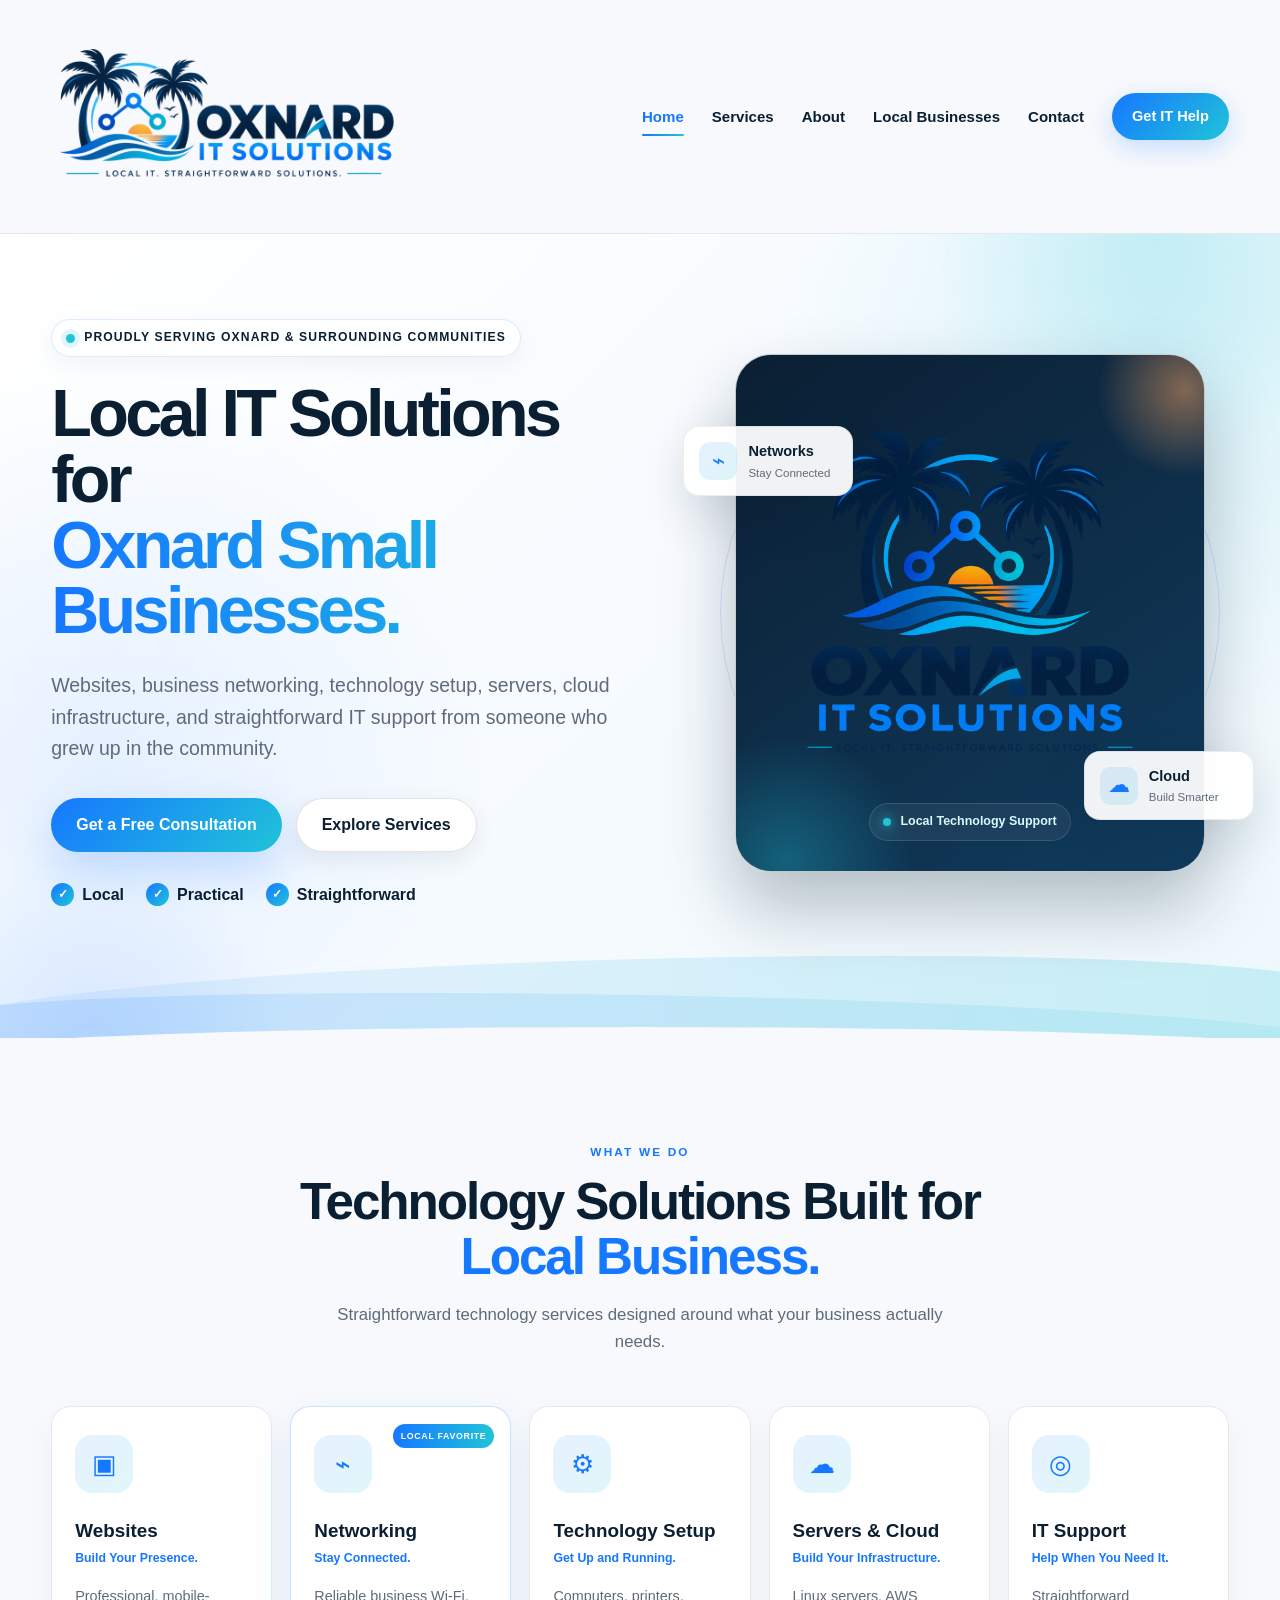
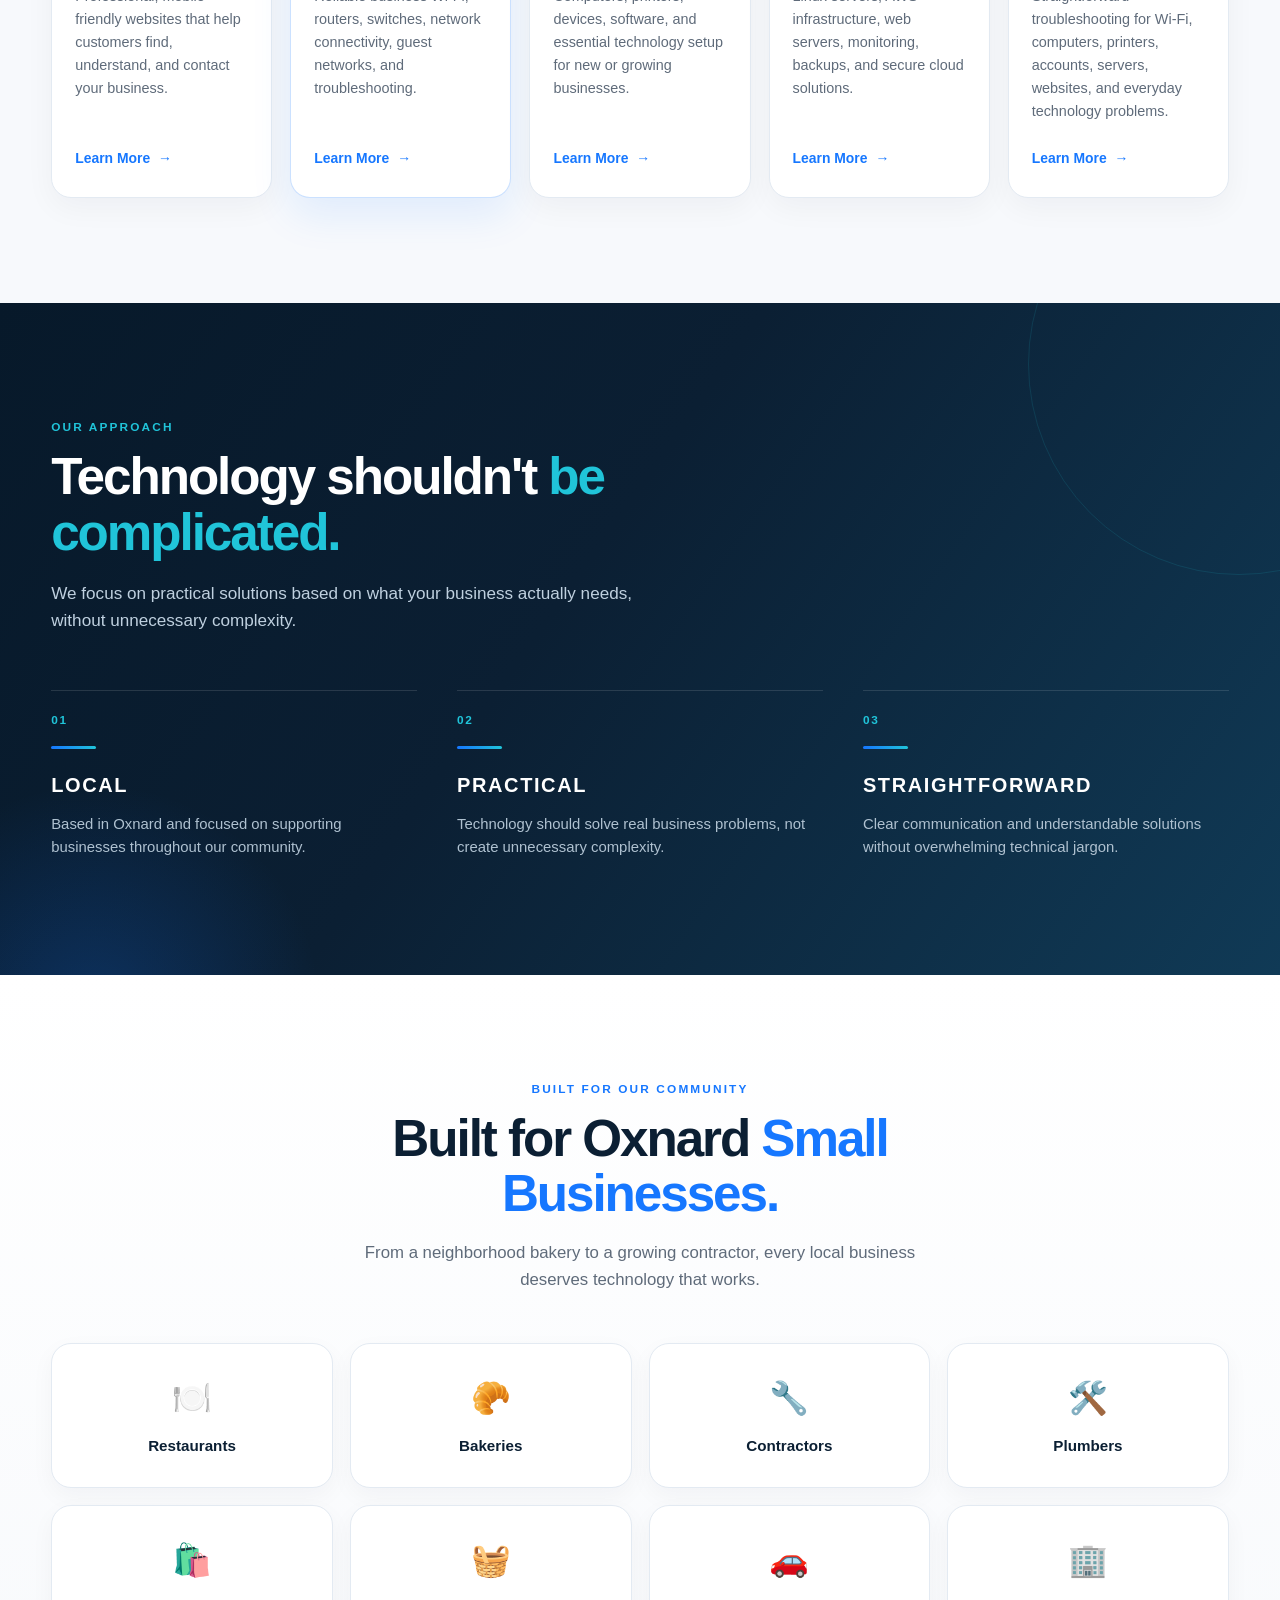
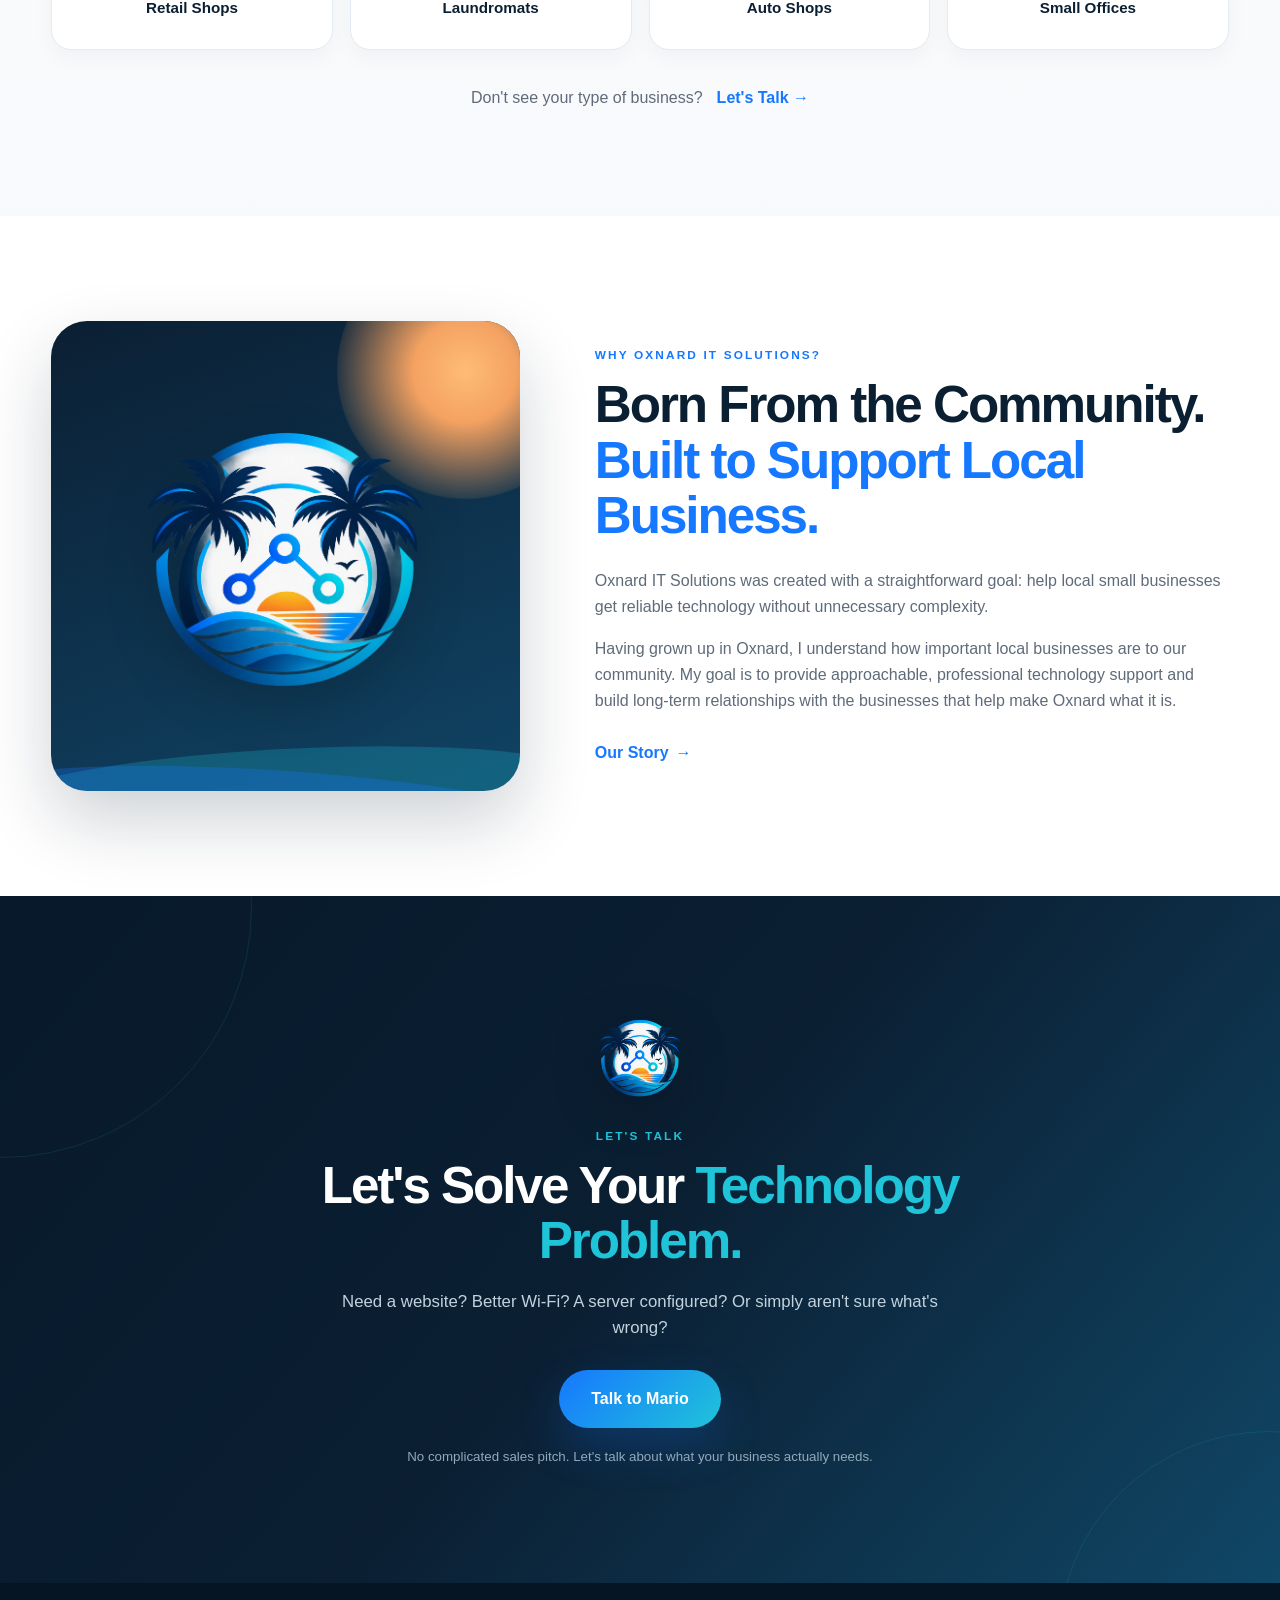
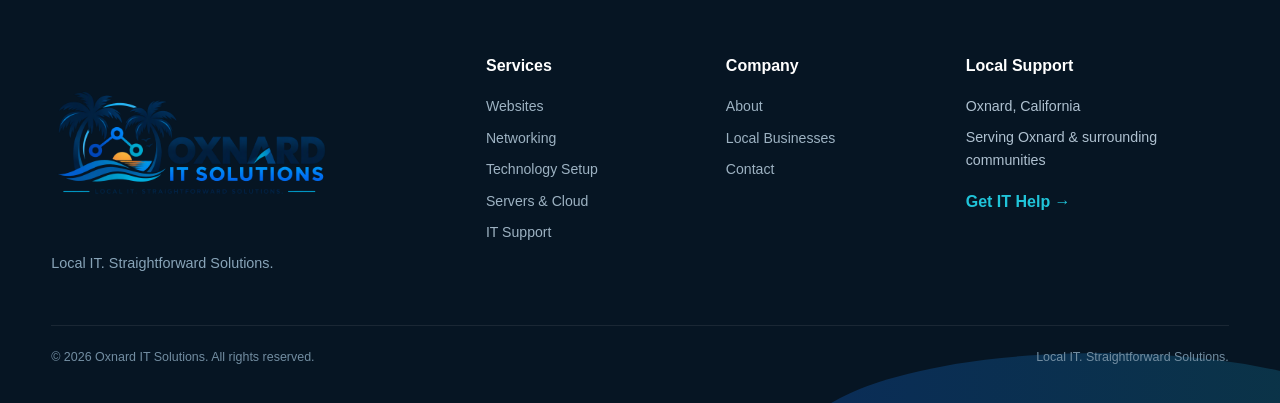
==== index.html @ f18c4129 "Prepare static site for Nginx deployment" ====
<!DOCTYPE html>
<html lang="en">
<head>
    <meta charset="UTF-8">
    <meta name="viewport" content="width=device-width, initial-scale=1.0">

    <title>Oxnard IT Solutions | Local IT for Oxnard Small Businesses</title>

    <meta
        name="description"
        content="Local IT solutions for Oxnard small businesses. Websites, business networking, technology setup, servers, cloud, and IT support."
    >

    <link rel="icon" type="image/png" href="/images/logo-icon.png">
    <link rel="stylesheet" href="css/style.css">
</head>

<body>

    <!-- =========================
         HEADER
    ========================== -->
    <header class="site-header">

        <div class="container nav-container">

            <a href="index.html" class="brand">
                <img
                    src="/images/logo-horizontal.png"
                    alt="Oxnard IT Solutions"
                    class="nav-logo"
                >
            </a>

            <button
                class="menu-toggle"
                id="menuToggle"
                type="button"
                aria-label="Open navigation menu"
                aria-expanded="false"
                aria-controls="mainNav"
            >
                <span></span>
                <span></span>
                <span></span>
            </button>

            <nav class="main-nav" id="mainNav">

                <a href="index.html" class="active">Home</a>
                <a href="services.html">Services</a>
                <a href="about.html">About</a>
                <a href="#local-businesses">Local Businesses</a>
                <a href="contact.html">Contact</a>

                <a href="contact.html" class="nav-cta">
                    Get IT Help
                </a>

            </nav>

        </div>

    </header>


    <main>

        <!-- =========================
             HERO
        ========================== -->
        <section class="hero">

            <div class="hero-glow hero-glow-one"></div>
            <div class="hero-glow hero-glow-two"></div>

            <div class="container hero-grid">

                <div class="hero-content">

                    <div class="eyebrow">
                        <span class="eyebrow-dot"></span>
                        Proudly serving Oxnard & surrounding communities
                    </div>

                    <h1>
                        Local IT Solutions for
                        <span>Oxnard Small Businesses.</span>
                    </h1>

                    <p class="hero-description">
                        Websites, business networking, technology setup,
                        servers, cloud infrastructure, and straightforward
                        IT support from someone who grew up in the community.
                    </p>

                    <div class="hero-buttons">

                        <a href="contact.html" class="btn btn-primary">
                            Get a Free Consultation
                        </a>

                        <a href="#services" class="btn btn-secondary">
                            Explore Services
                        </a>

                    </div>

                    <div class="hero-trust">

                        <div class="trust-item">
                            <span class="trust-check">✓</span>
                            Local
                        </div>

                        <div class="trust-item">
                            <span class="trust-check">✓</span>
                            Practical
                        </div>

                        <div class="trust-item">
                            <span class="trust-check">✓</span>
                            Straightforward
                        </div>

                    </div>

                </div>


                <!-- LOGO VISUAL -->
                <div class="hero-visual">

                    <div class="visual-ring visual-ring-one"></div>
                    <div class="visual-ring visual-ring-two"></div>

                    <div class="hero-logo-card">

                        <div class="logo-card-glow"></div>

                        <img
                            src="/images/logo-stacked.png"
                            alt="Oxnard IT Solutions connected palms logo"
                        >

                        <div class="visual-status">
                            <span class="status-dot"></span>
                            Local Technology Support
                        </div>

                    </div>

                    <div class="floating-card floating-card-network">

                        <div class="floating-icon">⌁</div>

                        <div>
                            <strong>Networks</strong>
                            <span>Stay Connected</span>
                        </div>

                    </div>


                    <div class="floating-card floating-card-cloud">

                        <div class="floating-icon">☁</div>

                        <div>
                            <strong>Cloud</strong>
                            <span>Build Smarter</span>
                        </div>

                    </div>

                </div>

            </div>


            <!-- Decorative waves -->
            <div class="hero-waves" aria-hidden="true">
                <div class="wave wave-back"></div>
                <div class="wave wave-middle"></div>
                <div class="wave wave-front"></div>
            </div>

        </section>


        <!-- =========================
             SERVICES
        ========================== -->
        <section class="services-section" id="services">

            <div class="container">

                <div class="section-heading">

                    <span class="section-label">
                        WHAT WE DO
                    </span>

                    <h2>
                        Technology Solutions Built for
                        <span>Local Business.</span>
                    </h2>

                    <p>
                        Straightforward technology services designed around
                        what your business actually needs.
                    </p>

                </div>


                <div class="services-grid">

                    <!-- WEBSITE -->
                    <article class="service-card">

                        <div class="service-icon">▣</div>

                        <h3>Websites</h3>

                        <span class="service-tagline">
                            Build Your Presence.
                        </span>

                        <p>
                            Professional, mobile-friendly websites that help
                            customers find, understand, and contact your business.
                        </p>

                        <a href="services.html">
                            Learn More <span>→</span>
                        </a>

                    </article>


                    <!-- NETWORKING -->
                    <article class="service-card featured-service">

                        <div class="popular-label">
                            LOCAL FAVORITE
                        </div>

                        <div class="service-icon">⌁</div>

                        <h3>Networking</h3>

                        <span class="service-tagline">
                            Stay Connected.
                        </span>

                        <p>
                            Reliable business Wi-Fi, routers, switches,
                            network connectivity, guest networks, and
                            troubleshooting.
                        </p>

                        <a href="services.html">
                            Learn More <span>→</span>
                        </a>

                    </article>


                    <!-- TECHNOLOGY SETUP -->
                    <article class="service-card">

                        <div class="service-icon">⚙</div>

                        <h3>Technology Setup</h3>

                        <span class="service-tagline">
                            Get Up and Running.
                        </span>

                        <p>
                            Computers, printers, devices, software, and
                            essential technology setup for new or growing
                            businesses.
                        </p>

                        <a href="services.html">
                            Learn More <span>→</span>
                        </a>

                    </article>


                    <!-- SERVERS -->
                    <article class="service-card">

                        <div class="service-icon">☁</div>

                        <h3>Servers & Cloud</h3>

                        <span class="service-tagline">
                            Build Your Infrastructure.
                        </span>

                        <p>
                            Linux servers, AWS infrastructure, web servers,
                            monitoring, backups, and secure cloud solutions.
                        </p>

                        <a href="services.html">
                            Learn More <span>→</span>
                        </a>

                    </article>


                    <!-- SUPPORT -->
                    <article class="service-card">

                        <div class="service-icon">◎</div>

                        <h3>IT Support</h3>

                        <span class="service-tagline">
                            Help When You Need It.
                        </span>

                        <p>
                            Straightforward troubleshooting for Wi-Fi,
                            computers, printers, accounts, servers,
                            websites, and everyday technology problems.
                        </p>

                        <a href="services.html">
                            Learn More <span>→</span>
                        </a>

                    </article>

                </div>

            </div>

        </section>


        <!-- =========================
             PHILOSOPHY
        ========================== -->
        <section class="philosophy-section">

            <div class="philosophy-glow"></div>

            <div class="container">

                <div class="philosophy-heading">

                    <span class="section-label light-label">
                        OUR APPROACH
                    </span>

                    <h2>
                        Technology shouldn't
                        <span>be complicated.</span>
                    </h2>

                    <p>
                        We focus on practical solutions based on what your
                        business actually needs, without unnecessary complexity.
                    </p>

                </div>


                <div class="principles-grid">

                    <div class="principle">

                        <div class="principle-number">01</div>
                        <div class="principle-line"></div>

                        <h3>LOCAL</h3>

                        <p>
                            Based in Oxnard and focused on supporting businesses
                            throughout our community.
                        </p>

                    </div>


                    <div class="principle">

                        <div class="principle-number">02</div>
                        <div class="principle-line"></div>

                        <h3>PRACTICAL</h3>

                        <p>
                            Technology should solve real business problems,
                            not create unnecessary complexity.
                        </p>

                    </div>


                    <div class="principle">

                        <div class="principle-number">03</div>
                        <div class="principle-line"></div>

                        <h3>STRAIGHTFORWARD</h3>

                        <p>
                            Clear communication and understandable solutions
                            without overwhelming technical jargon.
                        </p>

                    </div>

                </div>

            </div>

        </section>


        <!-- =========================
             LOCAL BUSINESSES
        ========================== -->
        <section class="business-section" id="local-businesses">

            <div class="container">

                <div class="section-heading">

                    <span class="section-label">
                        BUILT FOR OUR COMMUNITY
                    </span>

                    <h2>
                        Built for Oxnard
                        <span>Small Businesses.</span>
                    </h2>

                    <p>
                        From a neighborhood bakery to a growing contractor,
                        every local business deserves technology that works.
                    </p>

                </div>


                <div class="business-grid">

                    <div class="business-card">
                        <span>🍽️</span>
                        <h3>Restaurants</h3>
                    </div>

                    <div class="business-card">
                        <span>🥐</span>
                        <h3>Bakeries</h3>
                    </div>

                    <div class="business-card">
                        <span>🔧</span>
                        <h3>Contractors</h3>
                    </div>

                    <div class="business-card">
                        <span>🛠️</span>
                        <h3>Plumbers</h3>
                    </div>

                    <div class="business-card">
                        <span>🛍️</span>
                        <h3>Retail Shops</h3>
                    </div>

                    <div class="business-card">
                        <span>🧺</span>
                        <h3>Laundromats</h3>
                    </div>

                    <div class="business-card">
                        <span>🚗</span>
                        <h3>Auto Shops</h3>
                    </div>

                    <div class="business-card">
                        <span>🏢</span>
                        <h3>Small Offices</h3>
                    </div>

                </div>


                <div class="business-cta">

                    <p>
                        Don't see your type of business?
                    </p>

                    <a href="contact.html">
                        Let's Talk <span>→</span>
                    </a>

                </div>

            </div>

        </section>


        <!-- =========================
             LOCAL STORY
        ========================== -->
        <section class="story-section">

            <div class="container story-grid">

                <div class="story-visual">

                    <div class="sunset-circle"></div>

                    <div class="story-logo-wrap">

                        <img
                            src="/images/logo-icon.png"
                            alt="Oxnard IT Solutions"
                        >

                    </div>

                    <div class="story-wave story-wave-one"></div>
                    <div class="story-wave story-wave-two"></div>

                </div>


                <div class="story-content">

                    <span class="section-label">
                        WHY OXNARD IT SOLUTIONS?
                    </span>

                    <h2>
                        Born From the Community.
                        <span>Built to Support Local Business.</span>
                    </h2>

                    <p>
                        Oxnard IT Solutions was created with a straightforward
                        goal: help local small businesses get reliable
                        technology without unnecessary complexity.
                    </p>

                    <p>
                        Having grown up in Oxnard, I understand how important
                        local businesses are to our community. My goal is to
                        provide approachable, professional technology support
                        and build long-term relationships with the businesses
                        that help make Oxnard what it is.
                    </p>

                    <a href="about.html" class="text-link">
                        Our Story <span>→</span>
                    </a>

                </div>

            </div>

        </section>


        <!-- =========================
             FINAL CTA
        ========================== -->
        <section class="final-cta">

            <div class="container final-cta-content">

                <img
                    src="/images/logo-icon.png"
                    alt=""
                    class="cta-icon"
                >

                <span class="section-label light-label">
                    LET'S TALK
                </span>

                <h2>
                    Let's Solve Your
                    <span>Technology Problem.</span>
                </h2>

                <p>
                    Need a website? Better Wi-Fi? A server configured?
                    Or simply aren't sure what's wrong?
                </p>

                <a href="contact.html" class="btn btn-primary btn-large">
                    Talk to Mario
                </a>

                <small>
                    No complicated sales pitch. Let's talk about what your
                    business actually needs.
                </small>

            </div>

        </section>

    </main>


    <!-- =========================
         FOOTER
    ========================== -->
    <footer class="site-footer">

        <div class="container footer-grid">

            <div class="footer-brand">

                <img
                    src="/images/logo-horizontal.png"
                    alt="Oxnard IT Solutions"
                    class="footer-logo"
                >

                <p>
                    Local IT. Straightforward Solutions.
                </p>

            </div>


            <div class="footer-links">

                <h4>Services</h4>

                <a href="services.html">Websites</a>
                <a href="services.html">Networking</a>
                <a href="services.html">Technology Setup</a>
                <a href="services.html">Servers & Cloud</a>
                <a href="services.html">IT Support</a>

            </div>


            <div class="footer-links">

                <h4>Company</h4>

                <a href="about.html">About</a>
                <a href="#local-businesses">Local Businesses</a>
                <a href="contact.html">Contact</a>

            </div>


            <div class="footer-contact">

                <h4>Local Support</h4>

                <p>Oxnard, California</p>

                <p>
                    Serving Oxnard & surrounding communities
                </p>

                <a href="contact.html">
                    Get IT Help →
                </a>

            </div>

        </div>


        <div class="container footer-bottom">

            <p>
                © <span id="currentYear">2026</span>
                Oxnard IT Solutions. All rights reserved.
            </p>

            <span>
                Local IT. Straightforward Solutions.
            </span>

        </div>

        <div class="footer-wave"></div>

    </footer>


    <script src="/js/main.js"></script>

</body>
</html>
---- css/style.css ----
/* =========================================================
   OXNARD IT SOLUTIONS
   Homepage Styles
   ========================================================= */


/* =========================================================
   1. BRAND VARIABLES
   ========================================================= */

:root {
    --navy: #0B1F33;
    --navy-light: #113552;
    --navy-soft: #163E5C;

    --blue: #1677FF;
    --blue-deep: #075CD8;

    --cyan: #20C4D9;
    --cyan-soft: #73E4EF;

    --orange: #F4A261;
    --orange-light: #FFBC77;

    --off-white: #F7F9FC;
    --white: #FFFFFF;

    --text: #1F2937;
    --text-soft: #5F6B7A;
    --border: #E3EAF2;

    --shadow-sm:
        0 8px 25px rgba(11, 31, 51, 0.08);

    --shadow-md:
        0 18px 50px rgba(11, 31, 51, 0.12);

    --shadow-blue:
        0 18px 45px rgba(22, 119, 255, 0.22);

    --radius-sm: 12px;
    --radius-md: 20px;
    --radius-lg: 32px;

    --transition: 0.25s ease;

    --max-width: 1200px;
}


/* =========================================================
   2. RESET / BASE
   ========================================================= */

* {
    box-sizing: border-box;
    margin: 0;
    padding: 0;
}

html {
    scroll-behavior: smooth;
}

body {
    font-family:
        Inter,
        "Segoe UI",
        Roboto,
        Arial,
        sans-serif;

    background: var(--off-white);
    color: var(--text);

    line-height: 1.6;

    overflow-x: hidden;
}

img {
    max-width: 100%;
    display: block;
}

a {
    color: inherit;
    text-decoration: none;
}

button,
input,
textarea,
select {
    font: inherit;
}

.container {
    width: min(92%, var(--max-width));
    margin-inline: auto;
}


/* =========================================================
   3. HEADER / NAVIGATION
   ========================================================= */

.site-header {
    position: sticky;

    top: 0;

    z-index: 1000;

    background:
        rgba(247, 249, 252, 0.94);

    border-bottom:
        1px solid rgba(11, 31, 51, 0.08);

    backdrop-filter: blur(16px);
    -webkit-backdrop-filter: blur(16px);
}

.nav-container {
    min-height: 88px;

    display: flex;
    align-items: center;
    justify-content: space-between;

    gap: 30px;
}

.brand {
    display: flex;
    align-items: center;

    flex-shrink: 0;
}

.nav-logo {
    width: 350px;
    height: auto;
}

.main-nav {
    display: flex;
    align-items: center;

    gap: 28px;
}

.main-nav > a:not(.nav-cta) {
    position: relative;

    color: var(--navy);

    font-size: 0.94rem;
    font-weight: 700;

    transition:
        color var(--transition),
        transform var(--transition);
}

.main-nav > a:not(.nav-cta)::after {
    content: "";

    position: absolute;

    left: 0;
    bottom: -7px;

    width: 0;
    height: 2px;

    border-radius: 10px;

    background:
        linear-gradient(
            90deg,
            var(--blue),
            var(--cyan)
        );

    transition: width var(--transition);
}

.main-nav > a:not(.nav-cta):hover,
.main-nav > a.active {
    color: var(--blue);
}

.main-nav > a:not(.nav-cta):hover::after,
.main-nav > a.active::after {
    width: 100%;
}


/* GET IT HELP BUTTON */

.nav-cta {
    padding: 12px 20px;

    border-radius: 50px;

    color: var(--white);

    font-size: 0.91rem;
    font-weight: 800;

    background:
        linear-gradient(
            135deg,
            var(--blue),
            var(--cyan)
        );

    box-shadow:
        0 8px 25px rgba(22, 119, 255, 0.22);

    transition:
        transform var(--transition),
        box-shadow var(--transition);
}

.nav-cta:hover {
    transform: translateY(-2px);

    box-shadow:
        0 12px 30px rgba(22, 119, 255, 0.32);
}


/* MOBILE MENU BUTTON */

.menu-toggle {
    display: none;

    border: 0;
    background: transparent;

    cursor: pointer;

    padding: 8px;
}

.menu-toggle span {
    display: block;

    width: 27px;
    height: 3px;

    margin: 5px 0;

    border-radius: 10px;

    background: var(--navy);
}


/* =========================================================
   4. HERO
   ========================================================= */

.hero {
    min-height: 720px;

    position: relative;

    display: flex;
    align-items: center;

    overflow: hidden;

    padding:
        85px 0
        130px;

    background:
        radial-gradient(
            circle at 90% 15%,
            rgba(32, 196, 217, 0.13),
            transparent 28%
        ),

        radial-gradient(
            circle at 8% 65%,
            rgba(22, 119, 255, 0.09),
            transparent 30%
        ),

        linear-gradient(
            135deg,
            #FFFFFF 0%,
            #F7FBFF 48%,
            #EEF8FC 100%
        );
}


/* Background glow */

.hero-glow {
    position: absolute;

    pointer-events: none;

    border-radius: 50%;

    filter: blur(10px);
}

.hero-glow-one {
    width: 450px;
    height: 450px;

    top: -220px;
    right: -100px;

    background:
        radial-gradient(
            circle,
            rgba(32, 196, 217, 0.16),
            transparent 70%
        );
}

.hero-glow-two {
    width: 420px;
    height: 420px;

    bottom: -240px;
    left: -120px;

    background:
        radial-gradient(
            circle,
            rgba(22, 119, 255, 0.14),
            transparent 70%
        );
}


.hero-grid {
    position: relative;

    z-index: 10;

    display: grid;

    grid-template-columns:
        minmax(0, 1.07fr)
        minmax(390px, 0.93fr);

    align-items: center;

    gap: 65px;
}

.hero-content {
    position: relative;

    z-index: 5;
}


/* LOCATION LABEL */

.eyebrow {
    display: inline-flex;
    align-items: center;

    gap: 9px;

    padding: 8px 14px;

    margin-bottom: 24px;

    border:
        1px solid rgba(22, 119, 255, 0.15);

    border-radius: 50px;

    color: var(--navy);

    font-size: 0.76rem;
    font-weight: 800;

    letter-spacing: 0.09em;

    text-transform: uppercase;

    background:
        rgba(255, 255, 255, 0.72);

    box-shadow:
        0 8px 25px rgba(11, 31, 51, 0.05);
}

.eyebrow-dot {
    width: 9px;
    height: 9px;

    border-radius: 50%;

    background: var(--cyan);

    box-shadow:
        0 0 0 5px rgba(32, 196, 217, 0.14);
}


/* HERO TITLE */

.hero h1 {
    max-width: 720px;

    color: var(--navy);

    font-size:
        clamp(2.9rem, 5.2vw, 5.15rem);

    line-height: 0.99;

    letter-spacing: -0.055em;

    margin-bottom: 26px;
}

.hero h1 span {
    display: block;

    color: transparent;

    background:
        linear-gradient(
            90deg,
            var(--blue),
            var(--cyan)
        );

    background-clip: text;

    -webkit-background-clip: text;
}

.hero-description {
    max-width: 650px;

    color: var(--text-soft);

    font-size:
        clamp(1.04rem, 1.6vw, 1.22rem);

    margin-bottom: 34px;
}


/* HERO BUTTONS */

.hero-buttons {
    display: flex;
    flex-wrap: wrap;

    gap: 14px;

    margin-bottom: 30px;
}

.btn {
    min-height: 54px;

    display: inline-flex;
    justify-content: center;
    align-items: center;

    padding: 0 25px;

    border-radius: 50px;

    font-weight: 800;

    transition:
        transform var(--transition),
        box-shadow var(--transition),
        border-color var(--transition);
}

.btn:hover {
    transform: translateY(-3px);
}

.btn-primary {
    color: var(--white);

    background:
        linear-gradient(
            135deg,
            var(--blue),
            var(--cyan)
        );

    box-shadow: var(--shadow-blue);
}

.btn-primary:hover {
    box-shadow:
        0 22px 45px rgba(22, 119, 255, 0.30);
}

.btn-secondary {
    color: var(--navy);

    background: var(--white);

    border:
        1px solid rgba(11, 31, 51, 0.12);

    box-shadow: var(--shadow-sm);
}

.btn-secondary:hover {
    border-color: var(--cyan);
}


/* HERO TRUST POINTS */

.hero-trust {
    display: flex;
    flex-wrap: wrap;

    gap: 22px;

    color: var(--navy);

    font-weight: 700;
}

.trust-item {
    display: flex;
    align-items: center;

    gap: 8px;
}

.trust-check {
    width: 23px;
    height: 23px;

    display: inline-flex;
    align-items: center;
    justify-content: center;

    border-radius: 50%;

    color: var(--white);

    font-size: 0.73rem;

    background:
        linear-gradient(
            135deg,
            var(--blue),
            var(--cyan)
        );
}


/* =========================================================
   5. HERO LOGO VISUAL
   ========================================================= */

.hero-visual {
    min-height: 510px;

    position: relative;

    display: flex;
    align-items: center;
    justify-content: center;
}


/* MAIN NAVY LOGO CARD */

.hero-logo-card {
    width: min(100%, 470px);

    position: relative;

    z-index: 4;

    padding: 30px;

    border:
        1px solid rgba(255, 255, 255, 0.75);

    border-radius: 36px;

    background:
        linear-gradient(
            145deg,
            #0B1F33,
            #103B5D
        );

    box-shadow:
        0 35px 70px rgba(11, 31, 51, 0.28);

    overflow: hidden;
}


/* ORANGE SUNSET GLOW */

.hero-logo-card::before {
    content: "";

    position: absolute;

    width: 180px;
    height: 180px;

    right: -70px;
    top: -55px;

    border-radius: 50%;

    background:
        radial-gradient(
            circle,
            rgba(244, 162, 97, 0.50),
            transparent 68%
        );
}


/* CYAN GLOW */

.logo-card-glow {
    position: absolute;

    width: 260px;
    height: 260px;

    left: -80px;
    bottom: -120px;

    border-radius: 50%;

    background:
        radial-gradient(
            circle,
            rgba(32, 196, 217, 0.32),
            transparent 68%
        );
}

.hero-logo-card img {
    position: relative;

    z-index: 3;

    width: 100%;
}


/* STATUS PILL */

.visual-status {
    width: fit-content;

    position: relative;

    z-index: 4;

    display: flex;
    align-items: center;

    gap: 9px;

    margin:
        10px auto
        0;

    padding: 8px 13px;

    border:
        1px solid rgba(255, 255, 255, 0.12);

    border-radius: 50px;

    color: #D9F9FD;

    font-size: 0.78rem;
    font-weight: 700;

    background:
        rgba(255, 255, 255, 0.06);
}

.status-dot {
    width: 8px;
    height: 8px;

    border-radius: 50%;

    background: var(--cyan);

    box-shadow:
        0 0 12px var(--cyan);
}


/* NETWORK-LIKE RINGS */

.visual-ring {
    position: absolute;

    border-radius: 50%;

    border:
        1px solid rgba(22, 119, 255, 0.16);
}

.visual-ring-one {
    width: 500px;
    height: 500px;
}

.visual-ring-two {
    width: 390px;
    height: 390px;

    border-color:
        rgba(32, 196, 217, 0.18);
}


/* FLOATING SERVICE CARDS */

.floating-card {
    position: absolute;

    z-index: 8;

    min-width: 170px;

    display: flex;
    align-items: center;

    gap: 11px;

    padding: 13px 15px;

    border:
        1px solid rgba(11, 31, 51, 0.08);

    border-radius: 16px;

    background:
        rgba(255, 255, 255, 0.94);

    box-shadow: var(--shadow-md);
}

.floating-card strong,
.floating-card span {
    display: block;
}

.floating-card strong {
    color: var(--navy);

    font-size: 0.91rem;
}

.floating-card span {
    color: var(--text-soft);

    font-size: 0.72rem;
}

.floating-icon {
    width: 38px;
    height: 38px;

    display: flex;
    align-items: center;
    justify-content: center;

    border-radius: 11px;

    color: var(--blue);

    background:
        linear-gradient(
            135deg,
            rgba(22, 119, 255, 0.10),
            rgba(32, 196, 217, 0.15)
        );

    font-size: 1.35rem;
}

.floating-card-network {
    left: -28px;
    top: 72px;
}

.floating-card-cloud {
    right: -25px;
    bottom: 52px;
}


/* =========================================================
   6. HERO COASTAL WAVES
   ========================================================= */

.hero-waves {
    height: 100px;

    position: absolute;

    left: 0;
    right: 0;
    bottom: -35px;

    pointer-events: none;
}

.wave {
    position: absolute;

    left: -5%;

    width: 110%;

    border-radius:
        50% 50% 0 0;
}

.wave-back {
    height: 100px;

    bottom: 14px;

    background:
        linear-gradient(
            90deg,
            rgba(22, 119, 255, 0.07),
            rgba(32, 196, 217, 0.20)
        );

    transform: rotate(-1.5deg);
}

.wave-middle {
    height: 73px;

    bottom: 5px;

    background:
        linear-gradient(
            90deg,
            rgba(22, 119, 255, 0.13),
            rgba(32, 196, 217, 0.10)
        );

    transform: rotate(1deg);
}

.wave-front {
    height: 54px;

    bottom: -8px;

    background: var(--off-white);
}


/* =========================================================
   7. SHARED SECTION STYLES
   ========================================================= */

.services-section,
.business-section,
.story-section {
    padding: 105px 0;
}

.section-heading {
    max-width: 730px;

    margin:
        0 auto
        50px;

    text-align: center;
}

.section-label {
    display: block;

    margin-bottom: 12px;

    color: var(--blue);

    font-size: 0.74rem;
    font-weight: 900;

    letter-spacing: 0.18em;
}

.section-heading h2,
.story-content h2,
.philosophy-heading h2,
.final-cta h2 {
    color: var(--navy);

    font-size:
        clamp(2rem, 4vw, 3.5rem);

    line-height: 1.08;

    letter-spacing: -0.04em;
}

.section-heading h2 span,
.story-content h2 span,
.philosophy-heading h2 span,
.final-cta h2 span {
    color: var(--blue);
}

.section-heading p {
    max-width: 610px;

    margin:
        18px auto
        0;

    color: var(--text-soft);

    font-size: 1.05rem;
}


/* =========================================================
   8. SERVICES
   ========================================================= */

.services-section {
    position: relative;

    background: var(--off-white);
}

.services-grid {
    display: grid;

    grid-template-columns:
        repeat(5, 1fr);

    gap: 18px;
}

.service-card {
    min-height: 355px;

    position: relative;

    display: flex;
    flex-direction: column;

    padding: 28px 23px;

    border:
        1px solid var(--border);

    border-radius: var(--radius-md);

    background: var(--white);

    box-shadow:
        0 10px 30px rgba(11, 31, 51, 0.045);

    transition:
        transform var(--transition),
        box-shadow var(--transition),
        border-color var(--transition);
}

.service-card:hover {
    transform: translateY(-8px);

    border-color:
        rgba(32, 196, 217, 0.48);

    box-shadow: var(--shadow-md);
}

.service-icon {
    width: 58px;
    height: 58px;

    display: flex;
    align-items: center;
    justify-content: center;

    margin-bottom: 23px;

    border-radius: 17px;

    color: var(--blue);

    font-size: 1.65rem;

    background:
        linear-gradient(
            135deg,
            rgba(22, 119, 255, 0.10),
            rgba(32, 196, 217, 0.14)
        );
}

.service-card h3 {
    color: var(--navy);

    font-size: 1.18rem;

    margin-bottom: 3px;
}

.service-tagline {
    color: var(--blue);

    font-size: 0.77rem;
    font-weight: 800;

    margin-bottom: 16px;
}

.service-card p {
    color: var(--text-soft);

    font-size: 0.90rem;

    margin-bottom: 24px;
}

.service-card a {
    margin-top: auto;

    color: var(--blue);

    font-size: 0.87rem;
    font-weight: 800;
}

.service-card a span {
    display: inline-block;

    margin-left: 4px;

    transition:
        transform var(--transition);
}

.service-card a:hover span {
    transform: translateX(5px);
}


/* FEATURED NETWORKING CARD */

.featured-service {
    border-color:
        rgba(22, 119, 255, 0.22);

    box-shadow:
        0 17px 40px rgba(22, 119, 255, 0.10);
}

.popular-label {
    position: absolute;

    right: 16px;
    top: 17px;

    padding: 5px 8px;

    border-radius: 50px;

    color: var(--white);

    font-size: 0.55rem;
    font-weight: 900;

    letter-spacing: 0.08em;

    background:
        linear-gradient(
            90deg,
            var(--blue),
            var(--cyan)
        );
}


/* =========================================================
   9. PHILOSOPHY SECTION
   ========================================================= */

.philosophy-section {
    position: relative;

    padding: 115px 0;

    color: var(--white);

    overflow: hidden;

    background:
        linear-gradient(
            125deg,
            #07192A,
            #0B1F33 44%,
            #103A56
        );
}

.philosophy-section::before {
    content: "";

    position: absolute;

    width: 420px;
    height: 420px;

    right: -170px;
    top: -150px;

    border-radius: 50%;

    border:
        1px solid rgba(32, 196, 217, 0.13);
}

.philosophy-glow {
    width: 470px;
    height: 470px;

    position: absolute;

    left: -140px;
    bottom: -270px;

    border-radius: 50%;

    background:
        radial-gradient(
            circle,
            rgba(22, 119, 255, 0.22),
            transparent 68%
        );
}

.philosophy-heading {
    max-width: 700px;

    margin-bottom: 55px;
}

.light-label {
    color: var(--cyan);
}

.philosophy-heading h2 {
    color: var(--white);
}

.philosophy-heading h2 span {
    color: var(--cyan);
}

.philosophy-heading p {
    max-width: 600px;

    margin-top: 20px;

    color: #BFD0DF;

    font-size: 1.07rem;
}

.principles-grid {
    position: relative;

    z-index: 3;

    display: grid;

    grid-template-columns:
        repeat(3, 1fr);

    gap: 40px;
}

.principle {
    padding-top: 20px;

    border-top:
        1px solid rgba(255, 255, 255, 0.12);
}

.principle-number {
    color: var(--cyan);

    font-size: 0.74rem;
    font-weight: 900;

    letter-spacing: 0.14em;
}

.principle-line {
    width: 45px;
    height: 3px;

    margin:
        16px 0
        20px;

    border-radius: 10px;

    background:
        linear-gradient(
            90deg,
            var(--blue),
            var(--cyan)
        );
}

.principle h3 {
    margin-bottom: 12px;

    font-size: 1.25rem;

    letter-spacing: 0.08em;
}

.principle p {
    color: #AFC1D0;

    font-size: 0.93rem;
}


/* =========================================================
   10. LOCAL BUSINESSES
   ========================================================= */

.business-section {
    background:
        linear-gradient(
            180deg,
            #FFFFFF,
            var(--off-white)
        );
}

.business-grid {
    display: grid;

    grid-template-columns:
        repeat(4, 1fr);

    gap: 17px;
}

.business-card {
    min-height: 145px;

    display: flex;
    flex-direction: column;

    align-items: center;
    justify-content: center;

    padding: 22px;

    border:
        1px solid var(--border);

    border-radius: var(--radius-md);

    background: var(--white);

    box-shadow:
        0 8px 23px rgba(11, 31, 51, 0.04);

    transition:
        transform var(--transition),
        border-color var(--transition),
        box-shadow var(--transition);
}

.business-card:hover {
    transform: translateY(-5px);

    border-color:
        rgba(22, 119, 255, 0.30);

    box-shadow: var(--shadow-sm);
}

.business-card span {
    font-size: 2rem;

    margin-bottom: 10px;
}

.business-card h3 {
    color: var(--navy);

    font-size: 0.95rem;
}

.business-cta {
    display: flex;
    justify-content: center;
    align-items: center;

    gap: 14px;

    margin-top: 35px;

    color: var(--text-soft);
}

.business-cta a {
    color: var(--blue);

    font-weight: 800;
}


/* =========================================================
   11. COMMUNITY STORY
   ========================================================= */

.story-section {
    background: var(--white);
}

.story-grid {
    display: grid;

    grid-template-columns:
        minmax(330px, 0.85fr)
        minmax(0, 1.15fr);

    align-items: center;

    gap: 75px;
}


/* VISUAL CARD */

.story-visual {
    min-height: 470px;

    position: relative;

    display: flex;
    align-items: center;
    justify-content: center;

    border-radius: 36px;

    background:
        linear-gradient(
            160deg,
            #0B1F33,
            #104364
        );

    overflow: hidden;

    box-shadow:
        0 30px 70px rgba(11, 31, 51, 0.20);
}


/* OXNARD SUNSET ACCENT */

.sunset-circle {
    width: 260px;
    height: 260px;

    position: absolute;

    right: -75px;
    top: -80px;

    border-radius: 50%;

    background:
        radial-gradient(
            circle,
            var(--orange-light) 0%,
            var(--orange) 28%,
            rgba(244, 162, 97, 0.12) 69%,
            transparent 70%
        );
}

.story-logo-wrap {
    position: relative;

    z-index: 5;

    width: 65%;
}

.story-logo-wrap img {
    width: 100%;

    filter:
        drop-shadow(
            0 20px 25px rgba(0, 0, 0, 0.19)
        );
}


/* STORY WAVES */

.story-wave {
    position: absolute;

    left: -15%;

    width: 130%;

    border-radius: 50%;
}

.story-wave-one {
    height: 90px;

    bottom: -48px;

    background:
        rgba(32, 196, 217, 0.24);

    transform: rotate(-3deg);
}

.story-wave-two {
    height: 80px;

    bottom: -60px;

    background:
        rgba(22, 119, 255, 0.28);

    transform: rotate(4deg);
}


.story-content h2 {
    margin-bottom: 25px;
}

.story-content h2 span {
    display: block;
}

.story-content p {
    color: var(--text-soft);

    margin-bottom: 17px;

    font-size: 1rem;
}

.text-link {
    display: inline-flex;

    margin-top: 10px;

    color: var(--blue);

    font-weight: 900;
}

.text-link span {
    margin-left: 7px;

    transition:
        transform var(--transition);
}

.text-link:hover span {
    transform: translateX(5px);
}


/* =========================================================
   12. FINAL CTA
   ========================================================= */

.final-cta {
    position: relative;

    padding: 115px 0;

    color: var(--white);

    text-align: center;

    overflow: hidden;

    background:
        linear-gradient(
            130deg,
            #07192A,
            var(--navy),
            #104766
        );
}

.final-cta::before,
.final-cta::after {
    content: "";

    position: absolute;

    border-radius: 50%;

    border:
        1px solid rgba(32, 196, 217, 0.12);
}

.final-cta::before {
    width: 500px;
    height: 500px;

    left: -250px;
    top: -240px;
}

.final-cta::after {
    width: 420px;
    height: 420px;

    right: -200px;
    bottom: -270px;
}

.final-cta-content {
    position: relative;

    z-index: 5;

    max-width: 780px;
}

.cta-icon {
    width: 92px;
    height: 92px;

    object-fit: contain;

    margin:
        0 auto
        24px;

    filter:
        drop-shadow(
            0 12px 24px rgba(0, 0, 0, 0.25)
        );
}

.final-cta h2 {
    color: var(--white);

    margin-bottom: 20px;
}

.final-cta h2 span {
    color: var(--cyan);
}

.final-cta p {
    max-width: 610px;

    margin:
        0 auto
        28px;

    color: #C2D2DE;

    font-size: 1.05rem;
}

.btn-large {
    min-height: 58px;

    padding: 0 32px;
}

.final-cta small {
    display: block;

    margin-top: 18px;

    color: #91A9BA;
}


/* =========================================================
   13. FOOTER
   ========================================================= */

.site-footer {
    position: relative;

    padding:
        70px 0
        35px;

    overflow: hidden;

    color: #AFC1D0;

    background: #061523;
}

.footer-grid {
    position: relative;

    z-index: 4;

    display: grid;

    grid-template-columns:
        2fr 1fr 1fr 1.35fr;

    gap: 45px;
}

.footer-logo {
    width: 280px;

    margin-bottom: 13px;
}

.footer-brand p {
    color: #88A4B8;

    font-size: 0.90rem;
}

.footer-grid h4 {
    color: var(--white);

    margin-bottom: 17px;
}

.footer-links {
    display: flex;
    flex-direction: column;

    align-items: flex-start;
}

.footer-links a {
    margin-bottom: 9px;

    color: #9DB2C2;

    font-size: 0.88rem;

    transition:
        color var(--transition);
}

.footer-links a:hover,
.footer-contact a:hover {
    color: var(--cyan);
}

.footer-contact p {
    margin-bottom: 8px;

    font-size: 0.89rem;
}

.footer-contact a {
    display: inline-block;

    margin-top: 10px;

    color: var(--cyan);

    font-weight: 800;
}


/* FOOTER BOTTOM */

.footer-bottom {
    position: relative;

    z-index: 4;

    display: flex;
    justify-content: space-between;

    gap: 25px;

    margin-top: 50px;

    padding-top: 22px;

    border-top:
        1px solid rgba(255, 255, 255, 0.08);

    color: #728DA1;

    font-size: 0.78rem;
}


/* SUBTLE WAVE IN FOOTER */

.footer-wave {
    position: absolute;

    width: 600px;
    height: 180px;

    right: -120px;
    bottom: -130px;

    border-radius: 50%;

    background:
        linear-gradient(
            90deg,
            rgba(22, 119, 255, 0.24),
            rgba(32, 196, 217, 0.18)
        );
}


/* =========================================================
   14. RESPONSIVE - SMALL LAPTOP / TABLET
   ========================================================= */

@media (max-width: 1100px) {

    .nav-logo {
        width: 230px;
    }

    .main-nav {
        gap: 18px;
    }

    .hero-grid {
        grid-template-columns:
            1fr 0.9fr;

        gap: 35px;
    }

    .services-grid {
        grid-template-columns:
            repeat(3, 1fr);
    }

}


/* =========================================================
   15. RESPONSIVE - TABLET
   ========================================================= */

@media (max-width: 900px) {

    .nav-container {
        min-height: 78px;
    }


    /* MOBILE NAV */

    .menu-toggle {
        display: block;
    }

    .main-nav {
        position: absolute;

        top: 78px;
        left: 4%;
        right: 4%;

        display: none;

        flex-direction: column;
        align-items: stretch;

        padding: 24px;

        border:
            1px solid var(--border);

        border-radius: 20px;

        background:
            rgba(255, 255, 255, 0.98);

        box-shadow: var(--shadow-md);
    }

    .main-nav.open {
        display: flex;
    }

    .nav-cta {
        text-align: center;
    }


    /* HERO */

    .hero {
        padding-top: 65px;
    }

    .hero-grid {
        grid-template-columns: 1fr;

        text-align: center;
    }

    .hero-description {
        margin-inline: auto;
    }

    .hero-buttons,
    .hero-trust {
        justify-content: center;
    }

    .hero-visual {
        min-height: 480px;

        max-width: 600px;

        width: 100%;

        margin-inline: auto;
    }


    /* SERVICES */

    .services-grid {
        grid-template-columns:
            repeat(2, 1fr);
    }


    /* BUSINESSES */

    .business-grid {
        grid-template-columns:
            repeat(2, 1fr);
    }


    /* STORY */

    .story-grid {
        grid-template-columns: 1fr;
    }

    .story-visual {
        max-width: 620px;

        width: 100%;

        margin-inline: auto;
    }

    .story-content {
        text-align: center;
    }


    /* FOOTER */

    .footer-grid {
        grid-template-columns:
            repeat(2, 1fr);
    }

}


/* =========================================================
   16. RESPONSIVE - MOBILE
   ========================================================= */

@media (max-width: 680px) {

    .container {
        width: min(90%, var(--max-width));
    }

    .nav-logo {
        width: 195px;
    }


    /* HERO */

    .hero {
        min-height: auto;

        padding:
            58px 0
            110px;
    }

    .eyebrow {
        font-size: 0.66rem;
    }

    .hero h1 {
        font-size:
            clamp(2.65rem, 13vw, 4rem);
    }

    .hero-description {
        font-size: 0.98rem;
    }

    .hero-buttons {
        flex-direction: column;
    }

    .btn {
        width: 100%;
    }

    .hero-trust {
        gap: 13px;
    }

    .hero-visual {
        min-height: 390px;
    }

    .hero-logo-card {
        width: 90%;

        padding: 20px;

        border-radius: 27px;
    }


    /* NETWORK RINGS */

    .visual-ring-one {
        width: 360px;
        height: 360px;
    }

    .visual-ring-two {
        width: 290px;
        height: 290px;
    }


    /* FLOATING CARDS */

    .floating-card {
        min-width: 145px;

        padding: 10px 12px;
    }

    .floating-card-network {
        left: 0;
        top: 20px;
    }

    .floating-card-cloud {
        right: 0;
        bottom: 16px;
    }


    /* SECTIONS */

    .services-section,
    .business-section,
    .story-section {
        padding: 78px 0;
    }


    /* SERVICES */

    .services-grid {
        grid-template-columns: 1fr;
    }

    .service-card {
        min-height: auto;
    }


    /* PHILOSOPHY */

    .philosophy-section {
        padding: 85px 0;
    }

    .principles-grid {
        grid-template-columns: 1fr;
    }


    /* BUSINESSES */

    .business-grid {
        grid-template-columns:
            repeat(2, 1fr);
    }

    .business-cta {
        flex-direction: column;
    }


    /* STORY */

    .story-grid {
        gap: 50px;
    }

    .story-visual {
        min-height: 350px;
    }


    /* CTA */

    .final-cta {
        padding: 85px 0;
    }


    /* FOOTER */

    .footer-grid {
        grid-template-columns: 1fr;

        text-align: center;
    }

    .footer-logo {
        margin-inline: auto;
    }

    .footer-links {
        align-items: center;
    }

    .footer-bottom {
        flex-direction: column;

        text-align: center;
    }

}


/* =========================================================
   17. RESPONSIVE - SMALL PHONE
   ========================================================= */

@media (max-width: 420px) {

    .business-grid {
        grid-template-columns: 1fr;
    }

    .nav-logo {
        width: 175px;
    }

    .floating-card {
        display: none;
    }

}





/* =========================================================
   SERVICES PAGE
   Add below existing homepage styles
   ========================================================= */


/* =========================================================
   18. SERVICES HERO
   ========================================================= */

.services-hero {
    min-height: 690px;
    position: relative;
    display: flex;
    align-items: center;
    overflow: hidden;

    padding: 90px 0 140px;

    background:
        radial-gradient(
            circle at 88% 18%,
            rgba(32, 196, 217, 0.15),
            transparent 27%
        ),
        radial-gradient(
            circle at 12% 82%,
            rgba(22, 119, 255, 0.10),
            transparent 30%
        ),
        linear-gradient(
            135deg,
            #FFFFFF 0%,
            #F7FBFF 48%,
            #EDF8FC 100%
        );
}

.services-hero-grid {
    position: relative;
    z-index: 5;

    display: grid;
    grid-template-columns: minmax(0, 1.05fr) minmax(380px, 0.95fr);
    align-items: center;
    gap: 70px;
}

.services-hero-content h1 {
    max-width: 730px;

    margin-bottom: 27px;

    color: var(--navy);

    font-size: clamp(3rem, 5vw, 5rem);
    line-height: 1;
    letter-spacing: -0.055em;
}

.services-hero-content h1 span {
    display: block;

    color: transparent;

    background:
        linear-gradient(
            90deg,
            var(--blue),
            var(--cyan)
        );

    background-clip: text;
    -webkit-background-clip: text;
}

.services-hero-content > p {
    max-width: 650px;

    margin-bottom: 34px;

    color: var(--text-soft);

    font-size: clamp(1.02rem, 1.5vw, 1.18rem);
}

.services-hero-note {
    display: flex;
    align-items: center;
    gap: 10px;

    margin-top: 5px;

    color: var(--navy);

    font-size: 0.88rem;
    font-weight: 700;
}

.services-hero-note > span {
    width: 25px;
    height: 25px;

    display: inline-flex;
    align-items: center;
    justify-content: center;

    flex-shrink: 0;

    border-radius: 50%;

    color: var(--white);
    font-size: 0.72rem;

    background:
        linear-gradient(
            135deg,
            var(--blue),
            var(--cyan)
        );
}


/* BACKGROUND GLOWS */

.services-hero-glow {
    position: absolute;

    border-radius: 50%;

    pointer-events: none;
}

.services-glow-one {
    width: 480px;
    height: 480px;

    right: -210px;
    top: -220px;

    background:
        radial-gradient(
            circle,
            rgba(32, 196, 217, 0.15),
            transparent 68%
        );
}

.services-glow-two {
    width: 420px;
    height: 420px;

    left: -200px;
    bottom: -260px;

    background:
        radial-gradient(
            circle,
            rgba(22, 119, 255, 0.13),
            transparent 68%
        );
}


/* =========================================================
   19. SERVICES HERO VISUAL
   ========================================================= */

.services-hero-visual {
    min-height: 500px;

    position: relative;

    display: flex;
    align-items: center;
    justify-content: center;
}

.services-logo-panel {
    width: min(100%, 460px);

    position: relative;
    z-index: 5;

    padding: 34px;

    overflow: hidden;

    border:
        1px solid rgba(255, 255, 255, 0.8);

    border-radius: 38px;

    background:
        linear-gradient(
            145deg,
            #0B1F33,
            #103B5D
        );

    box-shadow:
        0 35px 75px rgba(11, 31, 51, 0.26);
}

.services-logo-panel img {
    width: 100%;

    position: relative;
    z-index: 4;
}

.services-sunset {
    width: 190px;
    height: 190px;

    position: absolute;

    right: -65px;
    top: -70px;

    border-radius: 50%;

    background:
        radial-gradient(
            circle,
            rgba(255, 188, 119, 0.72),
            rgba(244, 162, 97, 0.32) 40%,
            transparent 70%
        );
}

.services-cyan-glow {
    width: 300px;
    height: 300px;

    position: absolute;

    left: -130px;
    bottom: -160px;

    border-radius: 50%;

    background:
        radial-gradient(
            circle,
            rgba(32, 196, 217, 0.32),
            transparent 68%
        );
}

.services-panel-label {
    width: fit-content;

    position: relative;
    z-index: 5;

    display: flex;
    align-items: center;
    gap: 8px;

    margin: 12px auto 0;

    padding: 8px 13px;

    border:
        1px solid rgba(255, 255, 255, 0.11);

    border-radius: 50px;

    color: #D7F7FB;

    font-size: 0.75rem;
    font-weight: 700;

    background:
        rgba(255, 255, 255, 0.06);
}

.services-panel-label span {
    width: 8px;
    height: 8px;

    border-radius: 50%;

    background: var(--cyan);

    box-shadow:
        0 0 12px var(--cyan);
}


/* NETWORK RINGS */

.services-visual-ring {
    position: absolute;

    border-radius: 50%;

    border:
        1px solid rgba(22, 119, 255, 0.18);
}

.services-ring-large {
    width: 510px;
    height: 510px;
}

.services-ring-small {
    width: 385px;
    height: 385px;

    border-color:
        rgba(32, 196, 217, 0.20);
}


/* FLOATING NETWORK NODES */

.services-floating-node {
    position: absolute;
    z-index: 8;

    border-radius: 50%;

    background:
        linear-gradient(
            135deg,
            var(--blue),
            var(--cyan)
        );

    box-shadow:
        0 0 0 8px rgba(32, 196, 217, 0.07),
        0 8px 20px rgba(22, 119, 255, 0.25);
}

.node-one {
    width: 18px;
    height: 18px;

    left: 10px;
    top: 88px;
}

.node-two {
    width: 12px;
    height: 12px;

    right: 6px;
    top: 125px;
}

.node-three {
    width: 15px;
    height: 15px;

    right: 65px;
    bottom: 32px;

    background: var(--orange);
}


/* SERVICES COASTAL WAVES */

.services-hero-wave {
    height: 110px;

    position: absolute;

    left: 0;
    right: 0;
    bottom: -35px;

    pointer-events: none;
}

.services-wave {
    position: absolute;

    left: -5%;

    width: 110%;

    border-radius: 50% 50% 0 0;
}

.services-wave-one {
    height: 100px;
    bottom: 20px;

    transform: rotate(-1deg);

    background:
        linear-gradient(
            90deg,
            rgba(22, 119, 255, 0.08),
            rgba(32, 196, 217, 0.21)
        );
}

.services-wave-two {
    height: 76px;
    bottom: 7px;

    transform: rotate(1.2deg);

    background:
        linear-gradient(
            90deg,
            rgba(32, 196, 217, 0.11),
            rgba(22, 119, 255, 0.12)
        );
}

.services-wave-three {
    height: 52px;
    bottom: -5px;

    background: var(--white);
}


/* =========================================================
   20. SERVICES INTRO
   ========================================================= */

.services-intro {
    padding: 90px 0 80px;

    background: var(--white);
}

.service-philosophy-strip {
    display: grid;

    grid-template-columns:
        1fr auto
        1fr auto
        1fr auto
        1fr;

    align-items: center;

    gap: 20px;

    padding: 28px 30px;

    border:
        1px solid var(--border);

    border-radius: 24px;

    background:
        linear-gradient(
            135deg,
            #FFFFFF,
            #F5FAFF
        );

    box-shadow: var(--shadow-sm);
}

.service-philosophy-strip > div:not(.strip-arrow) {
    display: flex;
    flex-direction: column;
    gap: 4px;
}

.service-philosophy-strip strong {
    color: var(--blue);

    font-size: 0.69rem;

    letter-spacing: 0.12em;
}

.service-philosophy-strip span {
    color: var(--navy);

    font-size: 0.89rem;
    font-weight: 800;
}

.strip-arrow {
    color: var(--cyan);

    font-size: 1.35rem;
}


/* =========================================================
   21. SERVICE DETAIL SECTIONS
   ========================================================= */

.service-detail-section {
    position: relative;

    padding: 110px 0;
}

.service-light {
    background: var(--white);
}

.service-blue-soft {
    background:
        linear-gradient(
            135deg,
            #EDF8FC,
            #F7FBFF 48%,
            #EFF7FF
        );
}

.service-detail-grid {
    display: grid;

    grid-template-columns:
        minmax(0, 1fr)
        minmax(380px, 0.9fr);

    align-items: center;

    gap: 80px;
}

.reverse-layout {
    grid-template-columns:
        minmax(380px, 0.9fr)
        minmax(0, 1fr);
}

.service-number {
    display: inline-block;

    margin-bottom: 19px;

    color: var(--blue);

    font-size: 0.69rem;
    font-weight: 900;

    letter-spacing: 0.16em;
}

.service-title-row {
    display: flex;
    align-items: center;

    gap: 17px;

    margin-bottom: 26px;
}

.detail-service-icon {
    width: 66px;
    height: 66px;

    display: flex;
    align-items: center;
    justify-content: center;

    flex-shrink: 0;

    border-radius: 19px;

    color: var(--blue);

    font-size: 1.85rem;

    background:
        linear-gradient(
            135deg,
            rgba(22, 119, 255, 0.10),
            rgba(32, 196, 217, 0.17)
        );
}

.service-title-row h2 {
    color: var(--navy);

    font-size:
        clamp(1.8rem, 3vw, 2.7rem);

    line-height: 1.06;

    letter-spacing: -0.035em;
}

.detail-tagline {
    margin-top: 4px;

    color: var(--blue);

    font-size: 0.88rem;
    font-weight: 800;
}

.service-lead {
    max-width: 650px;

    margin-bottom: 28px;

    color: var(--text-soft);

    font-size: 1.05rem;
}


/* FEATURE LIST */

.service-feature-list {
    display: grid;

    grid-template-columns:
        repeat(2, minmax(0, 1fr));

    gap: 13px 24px;

    margin-bottom: 35px;

    list-style: none;
}

.service-feature-list li {
    display: flex;
    align-items: flex-start;

    gap: 10px;

    color: var(--text);

    font-size: 0.92rem;
}

.service-feature-list li > span {
    width: 21px;
    height: 21px;

    display: inline-flex;
    align-items: center;
    justify-content: center;

    flex-shrink: 0;

    margin-top: 1px;

    border-radius: 50%;

    color: var(--white);

    font-size: 0.63rem;

    background:
        linear-gradient(
            135deg,
            var(--blue),
            var(--cyan)
        );
}


/* =========================================================
   22. SERVICE PRICING ROW
   ========================================================= */

.service-price-row {
    display: flex;
    align-items: center;
    justify-content: space-between;

    gap: 25px;

    padding-top: 27px;

    border-top:
        1px solid var(--border);
}

.service-price-row > div {
    display: flex;
    align-items: baseline;
    flex-wrap: wrap;

    gap: 7px;
}

.service-price-row > div > span {
    color: var(--text-soft);

    font-size: 0.78rem;
    font-weight: 700;
}

.service-price-row strong {
    color: var(--navy);

    font-size: 2rem;

    line-height: 1;
}

.service-price-row small {
    color: var(--text-soft);

    font-size: 0.78rem;
}

.service-quote-link {
    color: var(--blue);

    font-size: 0.88rem;
    font-weight: 900;

    transition:
        transform var(--transition),
        color var(--transition);
}

.service-quote-link:hover {
    color: var(--cyan);

    transform: translateX(3px);
}


/* =========================================================
   23. SERVICE VISUAL CONTAINERS
   ========================================================= */

.service-detail-visual {
    min-height: 430px;

    position: relative;

    display: flex;
    align-items: center;
    justify-content: center;

    padding: 35px;

    overflow: hidden;

    border-radius: 32px;

    background:
        linear-gradient(
            145deg,
            #0B1F33,
            #10405F
        );

    box-shadow:
        0 30px 65px rgba(11, 31, 51, 0.18);
}

.service-detail-visual::before {
    content: "";

    width: 220px;
    height: 220px;

    position: absolute;

    right: -80px;
    top: -90px;

    border-radius: 50%;

    background:
        radial-gradient(
            circle,
            rgba(244, 162, 97, 0.48),
            transparent 68%
        );
}

.service-detail-visual::after {
    content: "";

    width: 280px;
    height: 280px;

    position: absolute;

    left: -120px;
    bottom: -150px;

    border-radius: 50%;

    background:
        radial-gradient(
            circle,
            rgba(32, 196, 217, 0.28),
            transparent 70%
        );
}

.visual-caption {
    position: absolute;
    z-index: 10;

    bottom: 20px;

    padding: 7px 13px;

    border:
        1px solid rgba(255, 255, 255, 0.12);

    border-radius: 50px;

    color: #D4F6FA;

    background:
        rgba(255, 255, 255, 0.07);

    font-size: 0.70rem;
    font-weight: 700;

    letter-spacing: 0.04em;
}


/* =========================================================
   24. WEBSITE BROWSER VISUAL
   ========================================================= */

.browser-demo {
    width: 92%;

    position: relative;
    z-index: 5;

    overflow: hidden;

    border:
        1px solid rgba(255, 255, 255, 0.20);

    border-radius: 17px;

    background: #FFFFFF;

    box-shadow:
        0 22px 45px rgba(0, 0, 0, 0.22);
}

.browser-top {
    height: 43px;

    display: flex;
    align-items: center;

    gap: 15px;

    padding: 0 13px;

    background: #EAF0F5;
}

.browser-dots {
    display: flex;
    gap: 5px;
}

.browser-dots span {
    width: 8px;
    height: 8px;

    border-radius: 50%;
}

.browser-dots span:nth-child(1) {
    background: #F4A261;
}

.browser-dots span:nth-child(2) {
    background: #FFD166;
}

.browser-dots span:nth-child(3) {
    background: #20C4D9;
}

.browser-address {
    flex: 1;

    padding: 4px 10px;

    border-radius: 7px;

    color: #748394;

    background: #FFFFFF;

    font-size: 0.63rem;
}

.browser-content {
    min-height: 275px;

    padding: 32px 28px;

    background:
        linear-gradient(
            145deg,
            #FBFEFF,
            #EFF8FC
        );
}

.browser-brand-line {
    width: 32%;
    height: 7px;

    margin-bottom: 28px;

    border-radius: 20px;

    background:
        linear-gradient(
            90deg,
            var(--blue),
            var(--cyan)
        );
}

.browser-copy {
    width: 72%;
    height: 9px;

    margin-bottom: 9px;

    border-radius: 20px;

    background: #D7E2EC;
}

.browser-copy-large {
    width: 88%;
    height: 20px;

    background: var(--navy);
}

.browser-copy-short {
    width: 50%;
}

.browser-button {
    width: 100px;
    height: 28px;

    margin-top: 22px;

    border-radius: 40px;

    background:
        linear-gradient(
            90deg,
            var(--blue),
            var(--cyan)
        );
}

.browser-cards {
    display: grid;

    grid-template-columns:
        repeat(3, 1fr);

    gap: 9px;

    margin-top: 30px;
}

.browser-cards div {
    height: 55px;

    border:
        1px solid #E3EAF2;

    border-radius: 9px;

    background: #FFFFFF;
}


/* =========================================================
   25. NETWORK VISUAL
   ========================================================= */

.network-diagram {
    width: 330px;
    height: 330px;

    position: relative;
    z-index: 5;
}

.network-center {
    width: 92px;
    height: 92px;

    position: absolute;

    left: 50%;
    top: 50%;

    display: flex;
    align-items: center;
    justify-content: center;

    transform: translate(-50%, -50%);

    border:
        1px solid rgba(255, 255, 255, 0.18);

    border-radius: 50%;

    color: var(--white);

    font-weight: 900;

    background:
        linear-gradient(
            135deg,
            var(--blue),
            var(--cyan)
        );

    box-shadow:
        0 0 0 14px rgba(32, 196, 217, 0.07),
        0 15px 40px rgba(22, 119, 255, 0.32);
}

.network-device {
    width: 67px;
    height: 67px;

    position: absolute;
    z-index: 5;

    display: flex;
    align-items: center;
    justify-content: center;

    border:
        1px solid rgba(255, 255, 255, 0.16);

    border-radius: 18px;

    color: #D9F9FD;

    background:
        rgba(255, 255, 255, 0.09);

    box-shadow:
        0 12px 25px rgba(0, 0, 0, 0.15);

    font-size: 0.65rem;
    font-weight: 900;
}

.network-device-one {
    left: 10px;
    top: 29px;
}

.network-device-two {
    right: 8px;
    top: 40px;
}

.network-device-three {
    left: 20px;
    bottom: 21px;
}

.network-device-four {
    right: 5px;
    bottom: 28px;
}

.network-line {
    position: absolute;

    width: 110px;
    height: 2px;

    left: 50%;
    top: 50%;

    transform-origin: left center;

    background:
        linear-gradient(
            90deg,
            var(--cyan),
            rgba(32, 196, 217, 0.15)
        );
}

.line-one {
    transform:
        rotate(220deg);
}

.line-two {
    transform:
        rotate(320deg);
}

.line-three {
    transform:
        rotate(140deg);
}

.line-four {
    transform:
        rotate(40deg);
}


/* =========================================================
   26. TECHNOLOGY SETUP VISUAL
   ========================================================= */

.setup-workspace {
    width: 90%;
    height: 300px;

    position: relative;
    z-index: 5;
}

.setup-monitor {
    width: 220px;

    position: absolute;

    left: 50%;
    top: 45px;

    transform: translateX(-50%);
}

.setup-screen {
    height: 135px;

    display: flex;
    align-items: center;
    justify-content: center;

    padding: 20px;

    overflow: hidden;

    border:
        4px solid #DDE7EE;

    border-radius: 12px;

    background:
        linear-gradient(
            145deg,
            #081B2C,
            #10415D
        );

    box-shadow:
        0 20px 30px rgba(0, 0, 0, 0.24);
}

.setup-screen img {
    width: 82px;
    height: 82px;

    object-fit: contain;
}

.monitor-stand {
    width: 60px;
    height: 35px;

    position: relative;

    margin-inline: auto;

    border-bottom:
        7px solid #DDE7EE;
}

.monitor-stand::before {
    content: "";

    width: 6px;
    height: 29px;

    position: absolute;

    left: 50%;

    transform: translateX(-50%);

    background: #DDE7EE;
}

.setup-device {
    position: absolute;

    display: flex;
    align-items: center;
    justify-content: center;

    border:
        1px solid rgba(255, 255, 255, 0.14);

    color: #CFF8FC;

    background:
        rgba(255, 255, 255, 0.08);

    font-size: 0.58rem;
    font-weight: 900;
}

.setup-printer {
    width: 100px;
    height: 80px;

    left: 7px;
    bottom: 20px;

    border-radius: 15px;
}

.setup-router {
    width: 115px;
    height: 55px;

    right: 0;
    bottom: 35px;

    border-radius: 13px;
}

.setup-router i {
    width: 6px;
    height: 6px;

    margin-right: 5px;

    border-radius: 50%;

    background: var(--cyan);

    box-shadow:
        0 0 8px var(--cyan);
}

.setup-router span {
    margin-left: 8px;
}


/* =========================================================
   27. SERVERS & CLOUD DARK SECTION
   ========================================================= */

.cloud-service-section {
    position: relative;

    padding: 120px 0;

    overflow: hidden;

    color: var(--white);

    background:
        linear-gradient(
            125deg,
            #061725,
            #0B1F33 45%,
            #104762
        );
}

.cloud-service-grid {
    position: relative;
    z-index: 5;

    display: grid;

    grid-template-columns:
        minmax(0, 1.1fr)
        minmax(350px, 0.9fr);

    align-items: center;

    gap: 80px;
}

.cloud-service-glow {
    position: absolute;

    border-radius: 50%;
}

.cloud-glow-one {
    width: 500px;
    height: 500px;

    left: -250px;
    bottom: -280px;

    background:
        radial-gradient(
            circle,
            rgba(22, 119, 255, 0.24),
            transparent 68%
        );
}

.cloud-glow-two {
    width: 390px;
    height: 390px;

    right: -180px;
    top: -180px;

    background:
        radial-gradient(
            circle,
            rgba(32, 196, 217, 0.17),
            transparent 68%
        );
}

.service-number-dark {
    color: var(--cyan);
}

.dark-title-row h2 {
    color: var(--white);
}

.dark-service-icon {
    color: var(--cyan);

    border:
        1px solid rgba(255, 255, 255, 0.09);

    background:
        linear-gradient(
            135deg,
            rgba(22, 119, 255, 0.22),
            rgba(32, 196, 217, 0.14)
        );
}

.cyan-tagline {
    color: var(--cyan);
}

.cloud-lead {
    max-width: 650px;

    margin-bottom: 30px;

    color: #BFD0DE;

    font-size: 1.04rem;
}

.cloud-features {
    display: grid;

    grid-template-columns:
        repeat(2, minmax(0, 1fr));

    gap: 13px 22px;

    margin-bottom: 37px;
}

.cloud-features > div {
    display: flex;
    align-items: center;

    gap: 10px;

    color: #D2DEE7;

    font-size: 0.91rem;
}

.cloud-features > div > span {
    width: 21px;
    height: 21px;

    display: inline-flex;
    align-items: center;
    justify-content: center;

    flex-shrink: 0;

    border-radius: 50%;

    color: #062232;
    font-size: 0.63rem;
    font-weight: 900;

    background: var(--cyan);
}

.cloud-price-row {
    border-top-color:
        rgba(255, 255, 255, 0.12);
}

.cloud-price-row > div > span {
    color: #9CB3C4;
}

.cloud-price-row strong {
    color: var(--white);
}

.cloud-quote-link {
    color: var(--cyan);

    font-size: 0.88rem;
    font-weight: 900;
}

.cloud-quote-link:hover {
    color: var(--white);
}


/* =========================================================
   28. CLOUD SERVER VISUAL
   ========================================================= */

.cloud-visual {
    min-height: 460px;

    display: flex;
    align-items: center;
    justify-content: center;

    position: relative;
}

.cloud-network {
    width: 350px;
    height: 400px;

    position: relative;

    border:
        1px solid rgba(255, 255, 255, 0.09);

    border-radius: 34px;

    background:
        linear-gradient(
            145deg,
            rgba(255, 255, 255, 0.07),
            rgba(255, 255, 255, 0.025)
        );

    box-shadow:
        0 25px 70px rgba(0, 0, 0, 0.24);

    backdrop-filter: blur(10px);
}

.cloud-symbol {
    width: 92px;
    height: 92px;

    position: absolute;

    left: 50%;
    top: 37px;

    display: flex;
    align-items: center;
    justify-content: center;

    transform: translateX(-50%);

    border-radius: 50%;

    color: var(--white);

    font-size: 2.4rem;

    background:
        linear-gradient(
            135deg,
            var(--blue),
            var(--cyan)
        );

    box-shadow:
        0 0 0 14px rgba(32, 196, 217, 0.06),
        0 20px 40px rgba(22, 119, 255, 0.27);
}

.server-rack {
    width: 220px;

    position: absolute;

    left: 50%;
    top: 175px;

    transform: translateX(-50%);

    padding: 12px;

    border:
        1px solid rgba(255, 255, 255, 0.10);

    border-radius: 18px;

    background:
        rgba(4, 17, 28, 0.45);
}

.server-unit {
    height: 45px;

    display: flex;
    align-items: center;

    gap: 6px;

    margin-bottom: 8px;

    padding: 0 13px;

    border:
        1px solid rgba(255, 255, 255, 0.08);

    border-radius: 9px;

    background:
        rgba(255, 255, 255, 0.06);
}

.server-unit:last-child {
    margin-bottom: 0;
}

.server-unit span {
    width: 7px;
    height: 7px;

    border-radius: 50%;

    background: var(--cyan);

    box-shadow:
        0 0 7px var(--cyan);
}

.server-unit i {
    width: 70px;
    height: 5px;

    margin-left: auto;

    border-radius: 20px;

    background:
        rgba(255, 255, 255, 0.12);
}

.cloud-node {
    position: absolute;

    border-radius: 50%;

    background: var(--cyan);

    box-shadow:
        0 0 12px var(--cyan);
}

.cloud-node-one {
    width: 10px;
    height: 10px;

    left: 35px;
    top: 105px;
}

.cloud-node-two {
    width: 8px;
    height: 8px;

    right: 34px;
    top: 150px;

    background: var(--blue);
}

.cloud-node-three {
    width: 11px;
    height: 11px;

    right: 55px;
    bottom: 52px;

    background: var(--orange);

    box-shadow:
        0 0 12px rgba(244, 162, 97, 0.55);
}

.cloud-network-label {
    position: absolute;

    left: 50%;
    bottom: 17px;

    transform: translateX(-50%);

    color: #87A5B9;

    font-size: 0.68rem;
    font-weight: 800;

    letter-spacing: 0.08em;

    white-space: nowrap;
}


/* =========================================================
   29. IT SUPPORT SECTION
   ========================================================= */

.support-service-section {
    background:
        linear-gradient(
            180deg,
            #FFFFFF,
            #F7FBFF
        );
}

.support-pricing-card {
    overflow: hidden;

    border:
        1px solid rgba(22, 119, 255, 0.15);

    border-radius: 30px;

    background: var(--white);

    box-shadow:
        0 28px 65px rgba(11, 31, 51, 0.13);
}

.support-card-header {
    padding: 34px 35px 29px;

    text-align: center;

    color: var(--white);

    background:
        radial-gradient(
            circle at 85% 0%,
            rgba(244, 162, 97, 0.24),
            transparent 29%
        ),
        linear-gradient(
            140deg,
            #0B1F33,
            #104461
        );
}

.support-card-header img {
    width: 75px;
    height: 75px;

    margin:
        0 auto
        14px;

    object-fit: contain;
}

.support-card-header > span {
    display: block;

    margin-bottom: 5px;

    color: var(--cyan);

    font-size: 0.64rem;
    font-weight: 900;

    letter-spacing: 0.15em;
}

.support-card-header h3 {
    margin-bottom: 7px;

    font-size: 2rem;

    letter-spacing: -0.03em;
}

.support-card-header p {
    color: #BFD2DE;

    font-size: 0.88rem;
}

.support-rate {
    display: flex;
    align-items: center;
    justify-content: space-between;

    gap: 20px;

    padding: 22px 30px;

    border-bottom:
        1px solid var(--border);
}

.support-rate > span {
    color: var(--navy);

    font-size: 0.92rem;
    font-weight: 800;
}

.support-rate > div {
    display: flex;
    align-items: baseline;
}

.support-rate strong {
    color: var(--blue);

    font-size: 1.8rem;
}

.support-rate small {
    margin-left: 3px;

    color: var(--text-soft);

    font-size: 0.72rem;
}

.support-minimum {
    padding: 15px 30px;

    color: var(--text-soft);

    text-align: center;

    font-size: 0.73rem;

    background: #F8FAFC;
}

.support-pricing-card > .btn {
    width: calc(100% - 60px);

    margin: 25px 30px 30px;
}


/* =========================================================
   30. PRICING NOTE
   ========================================================= */

.pricing-note-section {
    padding: 45px 0 90px;

    background: #F7FBFF;
}

.pricing-note {
    display: grid;

    grid-template-columns: auto 1fr;

    gap: 22px;

    padding: 30px 34px;

    border:
        1px solid rgba(22, 119, 255, 0.14);

    border-radius: 22px;

    background:
        linear-gradient(
            135deg,
            rgba(22, 119, 255, 0.045),
            rgba(32, 196, 217, 0.07)
        );
}

.pricing-note-icon {
    width: 42px;
    height: 42px;

    display: flex;
    align-items: center;
    justify-content: center;

    border-radius: 50%;

    color: var(--white);

    font-family: Georgia, serif;
    font-size: 1.1rem;
    font-weight: 700;

    background:
        linear-gradient(
            135deg,
            var(--blue),
            var(--cyan)
        );
}

.pricing-note h3 {
    margin-bottom: 6px;

    color: var(--navy);
}

.pricing-note p {
    max-width: 900px;

    color: var(--text-soft);

    font-size: 0.91rem;
}

.pricing-note .pricing-small {
    margin-top: 10px;

    font-size: 0.78rem;

    color: #778493;
}


/* =========================================================
   31. SERVICES FINAL CTA
   ========================================================= */

.services-final-cta {
    background:
        radial-gradient(
            circle at 82% 12%,
            rgba(244, 162, 97, 0.13),
            transparent 26%
        ),
        linear-gradient(
            130deg,
            #061725,
            #0B1F33,
            #104660
        );
}


/* =========================================================
   32. SERVICES RESPONSIVE
   ========================================================= */

@media (max-width: 1050px) {

    .services-hero-grid {
        grid-template-columns:
            1fr 0.85fr;

        gap: 40px;
    }

    .service-detail-grid,
    .reverse-layout {
        grid-template-columns:
            1fr 0.85fr;

        gap: 50px;
    }

    .cloud-service-grid {
        gap: 45px;
    }

}


/* =========================================================
   33. SERVICES TABLET
   ========================================================= */

@media (max-width: 900px) {

    .services-hero {
        padding-top: 70px;
    }

    .services-hero-grid {
        grid-template-columns: 1fr;

        text-align: center;
    }

    .services-hero-content > p {
        margin-inline: auto;
    }

    .services-hero-content .hero-buttons {
        justify-content: center;
    }

    .services-hero-note {
        justify-content: center;
    }

    .services-hero-visual {
        width: 100%;
        max-width: 600px;

        min-height: 480px;

        margin-inline: auto;
    }


    /* PROCESS STRIP */

    .service-philosophy-strip {
        grid-template-columns:
            1fr 1fr;

        gap: 20px;
    }

    .strip-arrow {
        display: none;
    }

    .service-philosophy-strip > div:not(.strip-arrow) {
        padding: 10px;
    }


    /* SERVICE SECTIONS */

    .service-detail-grid,
    .reverse-layout {
        grid-template-columns: 1fr;

        gap: 50px;
    }

    .reverse-layout .service-detail-visual {
        order: 2;
    }

    .reverse-layout .service-detail-content {
        order: 1;
    }

    .service-detail-visual {
        width: 100%;
        max-width: 650px;

        margin-inline: auto;
    }


    /* CLOUD */

    .cloud-service-grid {
        grid-template-columns: 1fr;
    }

    .cloud-visual {
        min-height: 430px;
    }

}


/* =========================================================
   34. SERVICES MOBILE
   ========================================================= */

@media (max-width: 680px) {

    .services-hero {
        min-height: auto;

        padding:
            58px 0
            120px;
    }

    .services-hero-content h1 {
        font-size:
            clamp(2.6rem, 12vw, 3.8rem);
    }

    .services-hero-visual {
        min-height: 390px;
    }

    .services-logo-panel {
        width: 90%;

        padding: 22px;

        border-radius: 28px;
    }

    .services-ring-large {
        width: 360px;
        height: 360px;
    }

    .services-ring-small {
        width: 285px;
        height: 285px;
    }

    .services-floating-node {
        display: none;
    }


    /* INTRO */

    .services-intro {
        padding: 75px 0 65px;
    }

    .service-philosophy-strip {
        grid-template-columns: 1fr;

        text-align: center;

        padding: 22px;
    }


    /* SERVICE DETAILS */

    .service-detail-section {
        padding: 80px 0;
    }

    .service-title-row {
        align-items: flex-start;
    }

    .detail-service-icon {
        width: 55px;
        height: 55px;

        border-radius: 16px;

        font-size: 1.45rem;
    }

    .service-feature-list {
        grid-template-columns: 1fr;
    }

    .service-price-row {
        flex-direction: column;

        align-items: flex-start;
    }

    .service-detail-visual {
        min-height: 350px;

        padding: 22px;
    }


    /* WEBSITE VISUAL */

    .browser-demo {
        width: 100%;
    }

    .browser-content {
        min-height: 235px;

        padding: 25px 20px;
    }


    /* NETWORK VISUAL */

    .network-diagram {
        width: 280px;
        height: 280px;

        transform: scale(0.9);
    }


    /* SETUP VISUAL */

    .setup-workspace {
        width: 100%;
    }

    .setup-monitor {
        width: 190px;
    }

    .setup-screen {
        height: 120px;
    }

    .setup-printer {
        width: 78px;
        height: 68px;
    }

    .setup-router {
        width: 95px;
    }


    /* CLOUD */

    .cloud-service-section {
        padding: 85px 0;
    }

    .cloud-features {
        grid-template-columns: 1fr;
    }

    .cloud-price-row {
        align-items: flex-start;
    }

    .cloud-network {
        width: 300px;
        height: 380px;
    }


    /* SUPPORT */

    .support-rate {
        padding:
            20px
            22px;
    }

    .support-card-header {
        padding:
            30px
            24px;
    }


    /* PRICING NOTE */

    .pricing-note-section {
        padding-bottom: 70px;
    }

    .pricing-note {
        grid-template-columns: 1fr;

        text-align: center;

        padding: 25px;
    }

    .pricing-note-icon {
        margin-inline: auto;
    }

}


/* =========================================================
   35. SERVICES SMALL PHONE
   ========================================================= */

@media (max-width: 420px) {

    .services-hero-content h1 {
        font-size: 2.55rem;
    }

    .service-title-row h2 {
        font-size: 1.65rem;
    }

    .service-detail-visual {
        min-height: 315px;
    }

    .visual-caption {
        font-size: 0.61rem;
    }

    .network-diagram {
        transform: scale(0.78);
    }

    .cloud-network {
        width: 270px;
    }

    .server-rack {
        width: 195px;
    }

    .support-rate {
        flex-direction: column;

        align-items: flex-start;

        gap: 5px;
    }

}



/* =========================================================
   ABOUT PAGE
   Add below existing Homepage + Services styles
   ========================================================= */


/* =========================================================
   36. ABOUT HERO
   ========================================================= */

.about-hero {
    min-height: 700px;

    position: relative;

    display: flex;
    align-items: center;

    overflow: hidden;

    padding:
        90px 0
        140px;

    background:
        radial-gradient(
            circle at 88% 18%,
            rgba(32, 196, 217, 0.14),
            transparent 28%
        ),
        radial-gradient(
            circle at 10% 80%,
            rgba(22, 119, 255, 0.09),
            transparent 30%
        ),
        linear-gradient(
            135deg,
            #FFFFFF 0%,
            #F7FBFF 48%,
            #EDF8FC 100%
        );
}

.about-hero-grid {
    position: relative;
    z-index: 5;

    display: grid;

    grid-template-columns:
        minmax(0, 1.05fr)
        minmax(380px, 0.95fr);

    align-items: center;

    gap: 70px;
}


/* HERO COPY */

.about-hero-content h1 {
    max-width: 720px;

    margin-bottom: 27px;

    color: var(--navy);

    font-size:
        clamp(3rem, 5vw, 5rem);

    line-height: 1;

    letter-spacing: -0.055em;
}

.about-hero-content h1 span {
    display: block;

    color: transparent;

    background:
        linear-gradient(
            90deg,
            var(--blue),
            var(--cyan)
        );

    background-clip: text;
    -webkit-background-clip: text;
}

.about-hero-lead {
    max-width: 650px;

    margin-bottom: 34px;

    color: var(--text-soft);

    font-size:
        clamp(1.03rem, 1.5vw, 1.2rem);
}


/* HERO VALUES */

.about-hero-values {
    display: flex;
    align-items: center;
    flex-wrap: wrap;

    gap: 12px;

    margin-top: 5px;

    color: var(--navy);

    font-size: 0.82rem;
    font-weight: 800;

    letter-spacing: 0.04em;
}

.about-hero-values i {
    width: 6px;
    height: 6px;

    border-radius: 50%;

    background: var(--cyan);

    box-shadow:
        0 0 8px rgba(32, 196, 217, 0.6);
}


/* HERO GLOWS */

.about-hero-glow {
    position: absolute;

    border-radius: 50%;

    pointer-events: none;
}

.about-glow-one {
    width: 480px;
    height: 480px;

    right: -210px;
    top: -230px;

    background:
        radial-gradient(
            circle,
            rgba(32, 196, 217, 0.16),
            transparent 68%
        );
}

.about-glow-two {
    width: 400px;
    height: 400px;

    left: -180px;
    bottom: -230px;

    background:
        radial-gradient(
            circle,
            rgba(22, 119, 255, 0.14),
            transparent 68%
        );
}


/* =========================================================
   37. ABOUT HERO VISUAL
   ========================================================= */

.about-hero-visual {
    min-height: 510px;

    position: relative;

    display: flex;
    align-items: center;
    justify-content: center;
}

.about-logo-scene {
    width: min(100%, 460px);

    position: relative;
    z-index: 5;

    padding: 34px;

    overflow: hidden;

    border:
        1px solid rgba(255, 255, 255, 0.75);

    border-radius: 38px;

    background:
        linear-gradient(
            145deg,
            #0B1F33,
            #10415F
        );

    box-shadow:
        0 35px 75px rgba(11, 31, 51, 0.27);
}

.about-logo-scene img {
    width: 100%;

    position: relative;
    z-index: 4;
}


/* SUNSET */

.about-sunset {
    width: 210px;
    height: 210px;

    position: absolute;

    right: -76px;
    top: -80px;

    border-radius: 50%;

    background:
        radial-gradient(
            circle,
            rgba(255, 188, 119, 0.82) 0%,
            rgba(244, 162, 97, 0.42) 33%,
            rgba(244, 162, 97, 0.12) 59%,
            transparent 70%
        );
}


/* OCEAN GLOW */

.about-ocean-glow {
    width: 300px;
    height: 300px;

    position: absolute;

    left: -120px;
    bottom: -170px;

    border-radius: 50%;

    background:
        radial-gradient(
            circle,
            rgba(32, 196, 217, 0.35),
            transparent 68%
        );
}


/* PROUDLY LOCAL BADGE */

.community-badge {
    width: fit-content;

    position: relative;
    z-index: 5;

    display: flex;
    align-items: center;

    gap: 8px;

    margin:
        13px auto
        0;

    padding: 8px 14px;

    border:
        1px solid rgba(255, 255, 255, 0.12);

    border-radius: 50px;

    color: #D9F8FB;

    font-size: 0.76rem;
    font-weight: 800;

    background:
        rgba(255, 255, 255, 0.06);
}

.community-dot {
    width: 8px;
    height: 8px;

    border-radius: 50%;

    background: var(--orange);

    box-shadow:
        0 0 10px rgba(244, 162, 97, 0.7);
}


/* NETWORK RINGS */

.about-visual-ring {
    position: absolute;

    border-radius: 50%;

    border:
        1px solid rgba(22, 119, 255, 0.17);
}

.ring-outer {
    width: 510px;
    height: 510px;
}

.ring-inner {
    width: 390px;
    height: 390px;

    border-color:
        rgba(32, 196, 217, 0.20);
}


/* FLOATING NODES */

.about-node {
    position: absolute;

    z-index: 8;

    border-radius: 50%;

    background:
        linear-gradient(
            135deg,
            var(--blue),
            var(--cyan)
        );

    box-shadow:
        0 0 0 8px rgba(32, 196, 217, 0.07),
        0 9px 20px rgba(22, 119, 255, 0.24);
}

.node-local {
    width: 17px;
    height: 17px;

    left: 7px;
    top: 105px;
}

.node-tech {
    width: 12px;
    height: 12px;

    right: 5px;
    top: 145px;
}

.node-community {
    width: 15px;
    height: 15px;

    right: 62px;
    bottom: 36px;

    background: var(--orange);

    box-shadow:
        0 0 0 8px rgba(244, 162, 97, 0.06),
        0 8px 18px rgba(244, 162, 97, 0.28);
}


/* =========================================================
   38. ABOUT HERO WAVES
   ========================================================= */

.about-hero-waves {
    height: 110px;

    position: absolute;

    left: 0;
    right: 0;
    bottom: -35px;

    pointer-events: none;
}

.about-wave {
    position: absolute;

    left: -5%;

    width: 110%;

    border-radius:
        50% 50% 0 0;
}

.about-wave-back {
    height: 100px;

    bottom: 19px;

    transform: rotate(-1.1deg);

    background:
        linear-gradient(
            90deg,
            rgba(22, 119, 255, 0.08),
            rgba(32, 196, 217, 0.21)
        );
}

.about-wave-middle {
    height: 76px;

    bottom: 7px;

    transform: rotate(1deg);

    background:
        linear-gradient(
            90deg,
            rgba(32, 196, 217, 0.11),
            rgba(22, 119, 255, 0.12)
        );
}

.about-wave-front {
    height: 52px;

    bottom: -5px;

    background: var(--white);
}


/* =========================================================
   39. OUR STORY
   ========================================================= */

.about-story-section {
    padding: 115px 0;

    background: var(--white);
}

.about-story-grid {
    display: grid;

    grid-template-columns:
        minmax(350px, 0.9fr)
        minmax(0, 1.1fr);

    align-items: center;

    gap: 85px;
}

.about-story-copy h2 {
    margin-bottom: 27px;

    color: var(--navy);

    font-size:
        clamp(2.2rem, 4vw, 3.6rem);

    line-height: 1.06;

    letter-spacing: -0.045em;
}

.about-story-copy h2 span {
    display: block;

    color: var(--blue);
}

.about-story-copy p {
    margin-bottom: 17px;

    color: var(--text-soft);

    font-size: 1rem;
}

.about-story-copy .about-story-lead {
    color: var(--navy);

    font-size: 1.15rem;
    font-weight: 700;

    line-height: 1.55;
}


/* =========================================================
   40. STORY ART
   ========================================================= */

.about-story-art {
    min-height: 500px;

    position: relative;

    display: flex;
    align-items: center;
    justify-content: center;

    overflow: hidden;

    border-radius: 38px;

    background:
        linear-gradient(
            155deg,
            #091B2C,
            #0B1F33 43%,
            #104B67
        );

    box-shadow:
        0 32px 70px rgba(11, 31, 51, 0.22);
}

.story-art-sun {
    width: 270px;
    height: 270px;

    position: absolute;

    right: -90px;
    top: -95px;

    border-radius: 50%;

    background:
        radial-gradient(
            circle,
            rgba(255, 188, 119, 0.88),
            rgba(244, 162, 97, 0.40) 35%,
            rgba(244, 162, 97, 0.08) 63%,
            transparent 70%
        );
}

.story-art-logo {
    width: 210px;
    height: 210px;

    position: relative;
    z-index: 7;

    display: flex;
    align-items: center;
    justify-content: center;

    padding: 28px;

    border:
        1px solid rgba(255, 255, 255, 0.12);

    border-radius: 50%;

    background:
        rgba(255, 255, 255, 0.05);

    box-shadow:
        0 0 0 18px rgba(32, 196, 217, 0.025),
        0 22px 50px rgba(0, 0, 0, 0.2);
}

.story-art-logo img {
    width: 100%;
    height: 100%;

    object-fit: contain;

    filter:
        drop-shadow(
            0 15px 20px rgba(0, 0, 0, 0.2)
        );
}


/* NETWORK LINES */

.story-art-line {
    height: 2px;

    position: absolute;
    z-index: 2;

    transform-origin: left center;

    background:
        linear-gradient(
            90deg,
            rgba(32, 196, 217, 0.05),
            rgba(32, 196, 217, 0.55),
            rgba(22, 119, 255, 0.05)
        );
}

.line-a {
    width: 250px;

    left: 10%;
    top: 35%;

    transform: rotate(22deg);
}

.line-b {
    width: 285px;

    right: 2%;
    top: 52%;

    transform: rotate(-21deg);
}

.line-c {
    width: 250px;

    left: 15%;
    bottom: 25%;

    transform: rotate(-10deg);
}


/* ART NODES */

.story-art-node {
    position: absolute;
    z-index: 6;

    border-radius: 50%;

    background: var(--cyan);

    box-shadow:
        0 0 15px rgba(32, 196, 217, 0.8);
}

.art-node-one {
    width: 14px;
    height: 14px;

    left: 13%;
    top: 27%;
}

.art-node-two {
    width: 11px;
    height: 11px;

    right: 13%;
    top: 45%;

    background: var(--blue);
}

.art-node-three {
    width: 14px;
    height: 14px;

    right: 20%;
    bottom: 19%;

    background: var(--orange);

    box-shadow:
        0 0 15px rgba(244, 162, 97, 0.6);
}


/* ART WAVES */

.art-wave {
    position: absolute;

    left: -15%;

    width: 130%;

    border-radius: 50%;
}

.art-wave-one {
    height: 100px;

    bottom: -53px;

    transform: rotate(-3deg);

    background:
        rgba(32, 196, 217, 0.20);
}

.art-wave-two {
    height: 84px;

    bottom: -62px;

    transform: rotate(4deg);

    background:
        rgba(22, 119, 255, 0.25);
}


/* =========================================================
   41. ABOUT MISSION
   ========================================================= */

.about-mission {
    position: relative;

    padding: 120px 0;

    overflow: hidden;

    color: var(--white);

    background:
        linear-gradient(
            125deg,
            #061725,
            #0B1F33 45%,
            #10435F
        );
}

.about-mission::before {
    content: "";

    width: 450px;
    height: 450px;

    position: absolute;

    right: -210px;
    top: -220px;

    border:
        1px solid rgba(32, 196, 217, 0.12);

    border-radius: 50%;
}

.about-mission-glow {
    width: 540px;
    height: 540px;

    position: absolute;

    left: -250px;
    bottom: -310px;

    border-radius: 50%;

    background:
        radial-gradient(
            circle,
            rgba(22, 119, 255, 0.23),
            transparent 68%
        );
}

.about-mission-inner {
    position: relative;
    z-index: 5;
}

.about-mission-inner > h2 {
    max-width: 820px;

    color: var(--white);

    font-size:
        clamp(2.3rem, 4vw, 3.8rem);

    line-height: 1.07;

    letter-spacing: -0.045em;
}

.about-mission-inner > h2 span {
    display: block;

    color: var(--cyan);
}

.about-mission-inner > p {
    max-width: 720px;

    margin-top: 21px;

    color: #B9CDDA;

    font-size: 1.05rem;
}


/* MISSION CARDS */

.mission-pillars {
    display: grid;

    grid-template-columns:
        repeat(3, 1fr);

    gap: 22px;

    margin-top: 58px;
}

.mission-pillar {
    position: relative;

    padding: 33px 29px;

    overflow: hidden;

    border:
        1px solid rgba(255, 255, 255, 0.09);

    border-radius: 23px;

    background:
        linear-gradient(
            145deg,
            rgba(255, 255, 255, 0.065),
            rgba(255, 255, 255, 0.025)
        );

    transition:
        transform var(--transition),
        border-color var(--transition),
        background var(--transition);
}

.mission-pillar:hover {
    transform: translateY(-7px);

    border-color:
        rgba(32, 196, 217, 0.28);

    background:
        linear-gradient(
            145deg,
            rgba(22, 119, 255, 0.11),
            rgba(32, 196, 217, 0.045)
        );
}

.pillar-number {
    display: block;

    margin-bottom: 22px;

    color: var(--cyan);

    font-size: 0.68rem;
    font-weight: 900;

    letter-spacing: 0.15em;
}

.pillar-icon {
    width: 55px;
    height: 55px;

    display: flex;
    align-items: center;
    justify-content: center;

    margin-bottom: 20px;

    border-radius: 16px;

    color: var(--cyan);

    font-size: 1.4rem;

    background:
        rgba(32, 196, 217, 0.09);
}

.mission-pillar h3 {
    margin-bottom: 10px;

    color: var(--white);

    font-size: 1.1rem;

    letter-spacing: 0.07em;
}

.mission-pillar p {
    color: #AFC4D2;

    font-size: 0.91rem;
}


/* =========================================================
   42. PROJECT TO RELATIONSHIP
   ========================================================= */

.about-approach {
    padding: 115px 0;

    background:
        linear-gradient(
            180deg,
            #FFFFFF,
            #F7FBFF
        );
}

.relationship-path {
    display: grid;

    grid-template-columns:
        1fr auto
        1fr auto
        1fr auto
        1fr;

    align-items: center;

    gap: 15px;

    margin-top: 65px;
}

.relationship-step {
    min-height: 295px;

    position: relative;

    padding: 29px 24px;

    border:
        1px solid var(--border);

    border-radius: 22px;

    background: var(--white);

    box-shadow:
        0 10px 30px rgba(11, 31, 51, 0.05);

    transition:
        transform var(--transition),
        box-shadow var(--transition),
        border-color var(--transition);
}

.relationship-step:hover {
    transform: translateY(-7px);

    border-color:
        rgba(32, 196, 217, 0.4);

    box-shadow: var(--shadow-md);
}

.relationship-number {
    margin-bottom: 20px;

    color: var(--blue);

    font-size: 0.68rem;
    font-weight: 900;

    letter-spacing: 0.14em;
}

.relationship-icon {
    width: 56px;
    height: 56px;

    display: flex;
    align-items: center;
    justify-content: center;

    margin-bottom: 22px;

    border-radius: 17px;

    color: var(--blue);

    font-size: 1.45rem;
    font-weight: 800;

    background:
        linear-gradient(
            135deg,
            rgba(22, 119, 255, 0.10),
            rgba(32, 196, 217, 0.15)
        );
}

.relationship-step h3 {
    margin-bottom: 11px;

    color: var(--navy);

    font-size: 1.05rem;
}

.relationship-step p {
    color: var(--text-soft);

    font-size: 0.89rem;
}

.relationship-line {
    width: 40px;
    height: 2px;

    background:
        linear-gradient(
            90deg,
            rgba(22, 119, 255, 0.2),
            var(--cyan),
            rgba(22, 119, 255, 0.2)
        );
}


/* =========================================================
   43. TECHNICAL FOUNDATION
   ========================================================= */

.technical-foundation {
    position: relative;

    padding: 120px 0;

    overflow: hidden;

    color: var(--white);

    background:
        radial-gradient(
            circle at 85% 15%,
            rgba(244, 162, 97, 0.10),
            transparent 24%
        ),
        linear-gradient(
            130deg,
            #061522,
            #0A2034,
            #10435F
        );
}

.technical-grid {
    display: grid;

    grid-template-columns:
        minmax(0, 1.05fr)
        minmax(380px, 0.95fr);

    align-items: center;

    gap: 80px;
}

.technical-content h2 {
    max-width: 680px;

    color: var(--white);

    font-size:
        clamp(2.2rem, 4vw, 3.7rem);

    line-height: 1.07;

    letter-spacing: -0.045em;
}

.technical-content h2 span {
    display: block;

    color: var(--cyan);
}

.technical-content > p {
    max-width: 650px;

    margin:
        21px 0
        30px;

    color: #B8CBD8;

    font-size: 1.02rem;
}


/* TECH TAGS */

.technical-tags {
    display: flex;
    flex-wrap: wrap;

    gap: 9px;

    max-width: 650px;
}

.technical-tags span {
    padding: 8px 13px;

    border:
        1px solid rgba(255, 255, 255, 0.10);

    border-radius: 50px;

    color: #CDE0EA;

    font-size: 0.73rem;
    font-weight: 700;

    background:
        rgba(255, 255, 255, 0.04);

    transition:
        color var(--transition),
        border-color var(--transition),
        background var(--transition);
}

.technical-tags span:hover {
    color: var(--white);

    border-color:
        rgba(32, 196, 217, 0.35);

    background:
        rgba(32, 196, 217, 0.08);
}

.technical-link {
    display: inline-block;

    margin-top: 30px;

    color: var(--cyan);

    font-weight: 900;
}


/* =========================================================
   44. TECH ORBIT VISUAL
   ========================================================= */

.technical-visual {
    min-height: 470px;

    position: relative;

    display: flex;
    align-items: center;
    justify-content: center;
}

.tech-center {
    width: 145px;
    height: 145px;

    position: relative;
    z-index: 8;

    display: flex;
    align-items: center;
    justify-content: center;

    padding: 22px;

    border:
        1px solid rgba(255, 255, 255, 0.13);

    border-radius: 50%;

    background:
        linear-gradient(
            145deg,
            rgba(22, 119, 255, 0.18),
            rgba(32, 196, 217, 0.12)
        );

    box-shadow:
        0 0 0 17px rgba(32, 196, 217, 0.025),
        0 25px 55px rgba(0, 0, 0, 0.24);
}

.tech-center img {
    width: 100%;
    height: 100%;

    object-fit: contain;
}


/* ORBITS */

.tech-orbit {
    position: absolute;

    border-radius: 50%;

    border:
        1px solid rgba(32, 196, 217, 0.14);
}

.orbit-one {
    width: 240px;
    height: 240px;
}

.orbit-two {
    width: 350px;
    height: 350px;

    border-color:
        rgba(22, 119, 255, 0.16);
}

.orbit-three {
    width: 440px;
    height: 440px;

    border-color:
        rgba(255, 255, 255, 0.07);
}


/* TECH NODES */

.tech-node {
    position: absolute;
    z-index: 9;

    min-width: 94px;

    padding: 9px 14px;

    text-align: center;

    border:
        1px solid rgba(255, 255, 255, 0.11);

    border-radius: 50px;

    color: #D7F7FA;

    background:
        rgba(255, 255, 255, 0.06);

    box-shadow:
        0 10px 25px rgba(0, 0, 0, 0.13);

    font-size: 0.64rem;
    font-weight: 900;

    letter-spacing: 0.09em;
}

.tech-node::before {
    content: "";

    width: 7px;
    height: 7px;

    display: inline-block;

    margin-right: 7px;

    border-radius: 50%;

    vertical-align: 1px;

    background: var(--cyan);

    box-shadow:
        0 0 8px var(--cyan);
}

.tech-node-network {
    left: 10px;
    top: 80px;
}

.tech-node-linux {
    right: 3px;
    top: 125px;
}

.tech-node-cloud {
    left: 35px;
    bottom: 78px;
}

.tech-node-web {
    right: 40px;
    bottom: 45px;
}

.tech-node-web::before {
    background: var(--orange);

    box-shadow:
        0 0 8px rgba(244, 162, 97, 0.7);
}


/* =========================================================
   45. COMMUNITY / WHO WE HELP
   ========================================================= */

.about-community {
    padding: 115px 0;

    background:
        linear-gradient(
            180deg,
            #FFFFFF,
            var(--off-white)
        );
}

.about-community-grid {
    display: grid;

    grid-template-columns:
        repeat(4, 1fr);

    gap: 17px;
}

.about-community-grid article {
    min-height: 150px;

    display: flex;
    flex-direction: column;
    align-items: center;
    justify-content: center;

    padding: 22px;

    border:
        1px solid var(--border);

    border-radius: 20px;

    background: var(--white);

    box-shadow:
        0 8px 23px rgba(11, 31, 51, 0.04);

    transition:
        transform var(--transition),
        border-color var(--transition),
        box-shadow var(--transition);
}

.about-community-grid article:hover {
    transform: translateY(-6px);

    border-color:
        rgba(22, 119, 255, 0.3);

    box-shadow: var(--shadow-sm);
}

.about-community-grid article > span {
    margin-bottom: 10px;

    font-size: 2rem;
}

.about-community-grid h3 {
    color: var(--navy);

    font-size: 0.95rem;
}


/* =========================================================
   46. WHY LOCAL MATTERS
   ========================================================= */

.about-closing {
    padding: 105px 0;

    background: var(--white);
}

.about-closing-grid {
    display: grid;

    grid-template-columns:
        0.9fr 1.1fr;

    align-items: start;

    gap: 80px;
}

.about-closing h2 {
    color: var(--navy);

    font-size:
        clamp(2.1rem, 4vw, 3.4rem);

    line-height: 1.08;

    letter-spacing: -0.04em;
}

.about-closing h2 span {
    display: block;

    color: var(--blue);
}

.about-closing-copy {
    padding-left: 35px;

    border-left:
        3px solid var(--cyan);
}

.about-closing-copy p {
    margin-bottom: 15px;

    color: var(--text-soft);

    font-size: 1.02rem;
}

.about-closing-copy strong {
    display: block;

    margin-top: 25px;

    color: var(--navy);

    font-size:
        clamp(1.2rem, 2vw, 1.5rem);
}


/* =========================================================
   47. ABOUT FINAL CTA
   ========================================================= */

.about-final-cta {
    background:
        radial-gradient(
            circle at 84% 12%,
            rgba(244, 162, 97, 0.14),
            transparent 25%
        ),
        radial-gradient(
            circle at 10% 90%,
            rgba(32, 196, 217, 0.10),
            transparent 28%
        ),
        linear-gradient(
            130deg,
            #061725,
            #0B1F33,
            #104660
        );
}


/* =========================================================
   48. ABOUT RESPONSIVE - TABLET
   ========================================================= */

@media (max-width: 1050px) {

    .about-hero-grid {
        gap: 40px;
    }

    .about-story-grid {
        gap: 55px;
    }

    .technical-grid {
        gap: 45px;
    }

    .relationship-path {
        grid-template-columns:
            1fr 1fr;

        gap: 20px;
    }

    .relationship-line {
        display: none;
    }

}


/* =========================================================
   49. ABOUT RESPONSIVE - 900PX
   ========================================================= */

@media (max-width: 900px) {

    /* HERO */

    .about-hero {
        padding-top: 70px;
    }

    .about-hero-grid {
        grid-template-columns: 1fr;

        text-align: center;
    }

    .about-hero-lead {
        margin-inline: auto;
    }

    .about-hero-content .hero-buttons {
        justify-content: center;
    }

    .about-hero-values {
        justify-content: center;
    }

    .about-hero-visual {
        width: 100%;
        max-width: 600px;

        min-height: 480px;

        margin-inline: auto;
    }


    /* STORY */

    .about-story-grid {
        grid-template-columns: 1fr;
    }

    .about-story-art {
        width: 100%;
        max-width: 620px;

        margin-inline: auto;
    }

    .about-story-copy {
        text-align: center;
    }


    /* MISSION */

    .mission-pillars {
        grid-template-columns: 1fr;
    }


    /* TECH */

    .technical-grid {
        grid-template-columns: 1fr;
    }

    .technical-content {
        text-align: center;
    }

    .technical-content h2,
    .technical-content > p,
    .technical-tags {
        margin-left: auto;
        margin-right: auto;
    }

    .technical-tags {
        justify-content: center;
    }

    .technical-visual {
        width: 100%;
        max-width: 600px;

        margin-inline: auto;
    }


    /* COMMUNITY */

    .about-community-grid {
        grid-template-columns:
            repeat(2, 1fr);
    }


    /* CLOSING */

    .about-closing-grid {
        grid-template-columns: 1fr;

        gap: 40px;
    }

}


/* =========================================================
   50. ABOUT RESPONSIVE - MOBILE
   ========================================================= */

@media (max-width: 680px) {

    /* HERO */

    .about-hero {
        min-height: auto;

        padding:
            58px 0
            120px;
    }

    .about-hero-content h1 {
        font-size:
            clamp(2.6rem, 12vw, 3.8rem);
    }

    .about-hero-values {
        gap: 9px;

        font-size: 0.74rem;
    }

    .about-hero-visual {
        min-height: 390px;
    }

    .about-logo-scene {
        width: 90%;

        padding: 22px;

        border-radius: 28px;
    }

    .ring-outer {
        width: 360px;
        height: 360px;
    }

    .ring-inner {
        width: 285px;
        height: 285px;
    }

    .about-node {
        display: none;
    }


    /* STORY */

    .about-story-section {
        padding: 80px 0;
    }

    .about-story-art {
        min-height: 380px;

        border-radius: 28px;
    }

    .story-art-logo {
        width: 165px;
        height: 165px;

        padding: 22px;
    }

    .about-story-copy h2 {
        font-size:
            clamp(2rem, 9vw, 2.8rem);
    }


    /* MISSION */

    .about-mission {
        padding: 85px 0;
    }

    .mission-pillars {
        margin-top: 42px;
    }


    /* RELATIONSHIP */

    .about-approach {
        padding: 80px 0;
    }

    .relationship-path {
        grid-template-columns: 1fr;

        margin-top: 45px;
    }

    .relationship-step {
        min-height: auto;
    }


    /* TECH */

    .technical-foundation {
        padding: 85px 0;
    }

    .technical-visual {
        min-height: 390px;
    }

    .orbit-one {
        width: 190px;
        height: 190px;
    }

    .orbit-two {
        width: 285px;
        height: 285px;
    }

    .orbit-three {
        width: 365px;
        height: 365px;
    }

    .tech-center {
        width: 125px;
        height: 125px;
    }

    .tech-node {
        min-width: 80px;

        padding: 8px 10px;

        font-size: 0.56rem;
    }

    .tech-node-network {
        left: 0;
        top: 68px;
    }

    .tech-node-linux {
        right: 0;
        top: 115px;
    }

    .tech-node-cloud {
        left: 8px;
        bottom: 68px;
    }

    .tech-node-web {
        right: 12px;
        bottom: 48px;
    }


    /* COMMUNITY */

    .about-community {
        padding: 80px 0;
    }

    .about-community-grid {
        grid-template-columns:
            repeat(2, 1fr);
    }


    /* CLOSING */

    .about-closing {
        padding: 80px 0;
    }

    .about-closing-copy {
        padding-left: 23px;
    }

}


/* =========================================================
   51. ABOUT RESPONSIVE - SMALL PHONE
   ========================================================= */

@media (max-width: 420px) {

    .about-hero-content h1 {
        font-size: 2.5rem;
    }

    .about-hero-values i {
        display: none;
    }

    .about-hero-values {
        flex-direction: column;
    }

    .about-story-art {
        min-height: 330px;
    }

    .story-art-logo {
        width: 145px;
        height: 145px;
    }

    .about-community-grid {
        grid-template-columns: 1fr;
    }

    .technical-visual {
        min-height: 340px;
    }

    .orbit-one {
        width: 175px;
        height: 175px;
    }

    .orbit-two {
        width: 250px;
        height: 250px;
    }

    .orbit-three {
        width: 315px;
        height: 315px;
    }

    .tech-node-network {
        left: -5px;
    }

    .tech-node-linux {
        right: -5px;
    }

}



/* =========================================================
   CONTACT PAGE
   Add below existing Homepage + Services + About styles
   ========================================================= */


/* =========================================================
   52. CONTACT HERO
   ========================================================= */

.contact-hero {
    min-height: 700px;

    position: relative;

    display: flex;
    align-items: center;

    overflow: hidden;

    padding: 90px 0 140px;

    background:
        radial-gradient(
            circle at 88% 18%,
            rgba(32, 196, 217, 0.14),
            transparent 28%
        ),
        radial-gradient(
            circle at 9% 78%,
            rgba(22, 119, 255, 0.10),
            transparent 30%
        ),
        linear-gradient(
            135deg,
            #FFFFFF 0%,
            #F7FBFF 48%,
            #EDF8FC 100%
        );
}

.contact-hero-grid {
    position: relative;
    z-index: 5;

    display: grid;

    grid-template-columns:
        minmax(0, 1.05fr)
        minmax(380px, 0.95fr);

    align-items: center;

    gap: 70px;
}


/* HERO COPY */

.contact-hero-content h1 {
    max-width: 750px;

    margin-bottom: 26px;

    color: var(--navy);

    font-size:
        clamp(3rem, 5vw, 5rem);

    line-height: 1;

    letter-spacing: -0.055em;
}

.contact-hero-content h1 span {
    display: block;

    color: transparent;

    background:
        linear-gradient(
            90deg,
            var(--blue),
            var(--cyan)
        );

    background-clip: text;
    -webkit-background-clip: text;
}

.contact-hero-lead {
    max-width: 650px;

    margin-bottom: 16px;

    color: var(--text-soft);

    font-size:
        clamp(1.03rem, 1.5vw, 1.2rem);
}

.contact-hero-message {
    max-width: 600px;

    margin-bottom: 32px;

    color: var(--navy);

    font-size: 0.97rem;
    font-weight: 700;
}


/* TRUST ITEMS */

.contact-trust-row {
    display: flex;
    flex-wrap: wrap;

    gap: 20px;

    margin-top: 28px;
}

.contact-trust-row > div {
    display: flex;
    align-items: center;

    gap: 8px;

    color: var(--navy);

    font-size: 0.80rem;
    font-weight: 700;
}

.contact-trust-row > div > span {
    width: 22px;
    height: 22px;

    display: inline-flex;
    align-items: center;
    justify-content: center;

    flex-shrink: 0;

    border-radius: 50%;

    color: var(--white);

    font-size: 0.63rem;

    background:
        linear-gradient(
            135deg,
            var(--blue),
            var(--cyan)
        );
}


/* HERO GLOWS */

.contact-glow {
    position: absolute;

    border-radius: 50%;

    pointer-events: none;
}

.contact-glow-one {
    width: 500px;
    height: 500px;

    right: -225px;
    top: -240px;

    background:
        radial-gradient(
            circle,
            rgba(32, 196, 217, 0.17),
            transparent 68%
        );
}

.contact-glow-two {
    width: 420px;
    height: 420px;

    left: -200px;
    bottom: -250px;

    background:
        radial-gradient(
            circle,
            rgba(22, 119, 255, 0.14),
            transparent 68%
        );
}


/* =========================================================
   53. CONTACT HERO VISUAL
   ========================================================= */

.contact-hero-visual {
    min-height: 510px;

    position: relative;

    display: flex;
    align-items: center;
    justify-content: center;
}

.contact-logo-panel {
    width: min(100%, 460px);

    position: relative;
    z-index: 5;

    padding: 34px;

    overflow: hidden;

    border:
        1px solid rgba(255, 255, 255, 0.75);

    border-radius: 38px;

    background:
        linear-gradient(
            145deg,
            #0B1F33,
            #10415F
        );

    box-shadow:
        0 35px 75px rgba(11, 31, 51, 0.27);
}

.contact-logo-panel img {
    width: 100%;

    position: relative;
    z-index: 4;
}


/* SUNSET */

.contact-sunset {
    width: 210px;
    height: 210px;

    position: absolute;

    right: -75px;
    top: -85px;

    border-radius: 50%;

    background:
        radial-gradient(
            circle,
            rgba(255, 188, 119, 0.82),
            rgba(244, 162, 97, 0.42) 34%,
            rgba(244, 162, 97, 0.10) 61%,
            transparent 70%
        );
}


/* CYAN GLOW */

.contact-ocean-glow {
    width: 310px;
    height: 310px;

    position: absolute;

    left: -130px;
    bottom: -175px;

    border-radius: 50%;

    background:
        radial-gradient(
            circle,
            rgba(32, 196, 217, 0.35),
            transparent 68%
        );
}


/* AVAILABILITY PILL */

.contact-availability {
    width: fit-content;

    position: relative;
    z-index: 5;

    display: flex;
    align-items: center;

    gap: 8px;

    margin: 13px auto 0;

    padding: 8px 14px;

    border:
        1px solid rgba(255, 255, 255, 0.12);

    border-radius: 50px;

    color: #D9F8FB;

    font-size: 0.75rem;
    font-weight: 800;

    background:
        rgba(255, 255, 255, 0.06);
}

.contact-availability span {
    width: 8px;
    height: 8px;

    border-radius: 50%;

    background: var(--cyan);

    box-shadow:
        0 0 11px var(--cyan);
}


/* NETWORK RINGS */

.contact-ring {
    position: absolute;

    border-radius: 50%;

    border:
        1px solid rgba(22, 119, 255, 0.17);
}

.contact-ring-one {
    width: 510px;
    height: 510px;
}

.contact-ring-two {
    width: 390px;
    height: 390px;

    border-color:
        rgba(32, 196, 217, 0.20);
}


/* NETWORK NODES */

.contact-node {
    position: absolute;

    z-index: 8;

    border-radius: 50%;

    background:
        linear-gradient(
            135deg,
            var(--blue),
            var(--cyan)
        );

    box-shadow:
        0 0 0 8px rgba(32, 196, 217, 0.07),
        0 8px 20px rgba(22, 119, 255, 0.25);
}

.contact-node-one {
    width: 17px;
    height: 17px;

    left: 8px;
    top: 105px;
}

.contact-node-two {
    width: 12px;
    height: 12px;

    right: 5px;
    top: 145px;
}

.contact-node-three {
    width: 15px;
    height: 15px;

    right: 62px;
    bottom: 37px;

    background: var(--orange);

    box-shadow:
        0 0 0 8px rgba(244, 162, 97, 0.06),
        0 8px 20px rgba(244, 162, 97, 0.28);
}


/* =========================================================
   54. CONTACT HERO WAVES
   ========================================================= */

.contact-hero-waves {
    height: 110px;

    position: absolute;

    left: 0;
    right: 0;
    bottom: -35px;

    pointer-events: none;
}

.contact-wave {
    position: absolute;

    left: -5%;

    width: 110%;

    border-radius:
        50% 50% 0 0;
}

.contact-wave-one {
    height: 100px;

    bottom: 19px;

    transform: rotate(-1.1deg);

    background:
        linear-gradient(
            90deg,
            rgba(22, 119, 255, 0.08),
            rgba(32, 196, 217, 0.21)
        );
}

.contact-wave-two {
    height: 76px;

    bottom: 7px;

    transform: rotate(1deg);

    background:
        linear-gradient(
            90deg,
            rgba(32, 196, 217, 0.11),
            rgba(22, 119, 255, 0.12)
        );
}

.contact-wave-three {
    height: 52px;

    bottom: -5px;

    background: var(--white);
}


/* =========================================================
   55. CONTACT INTRO
   ========================================================= */

.contact-intro {
    padding:
        90px 0
        45px;

    background: var(--white);
}


/* =========================================================
   56. MAIN CONTACT AREA
   ========================================================= */

.contact-main-section {
    padding:
        40px 0
        115px;

    background:
        linear-gradient(
            180deg,
            #FFFFFF,
            #F5FAFD
        );
}

.contact-main-grid {
    display: grid;

    grid-template-columns:
        minmax(0, 0.85fr)
        minmax(500px, 1.15fr);

    align-items: start;

    gap: 70px;
}


/* =========================================================
   57. CONTACT INFO COLUMN
   ========================================================= */

.contact-info-column {
    padding-top: 15px;
}

.contact-info-column > h2 {
    max-width: 540px;

    margin-bottom: 20px;

    color: var(--navy);

    font-size:
        clamp(2rem, 3.5vw, 3rem);

    line-height: 1.07;

    letter-spacing: -0.04em;
}

.contact-info-column > p {
    max-width: 560px;

    margin-bottom: 15px;

    color: var(--text-soft);

    font-size: 0.98rem;
}


/* SERVICE QUICK LIST */

.contact-service-list {
    display: flex;
    flex-direction: column;

    gap: 12px;

    margin-top: 35px;
}

.contact-service-list > div {
    display: flex;
    align-items: center;

    gap: 15px;

    padding: 15px 16px;

    border:
        1px solid var(--border);

    border-radius: 15px;

    background:
        rgba(255, 255, 255, 0.72);

    transition:
        transform var(--transition),
        border-color var(--transition),
        box-shadow var(--transition);
}

.contact-service-list > div:hover {
    transform: translateX(5px);

    border-color:
        rgba(32, 196, 217, 0.38);

    box-shadow: var(--shadow-sm);
}

.contact-service-icon {
    width: 43px;
    height: 43px;

    display: flex;
    align-items: center;
    justify-content: center;

    flex-shrink: 0;

    border-radius: 13px;

    color: var(--blue);

    font-size: 1.15rem;

    background:
        linear-gradient(
            135deg,
            rgba(22, 119, 255, 0.10),
            rgba(32, 196, 217, 0.15)
        );
}

.contact-service-list strong,
.contact-service-list small {
    display: block;
}

.contact-service-list strong {
    margin-bottom: 2px;

    color: var(--navy);

    font-size: 0.90rem;
}

.contact-service-list small {
    color: var(--text-soft);

    font-size: 0.74rem;
    line-height: 1.4;
}


/* LOCAL CARD */

.contact-local-card {
    display: flex;
    align-items: center;

    gap: 18px;

    margin-top: 28px;

    padding: 22px;

    overflow: hidden;

    border-radius: 20px;

    color: var(--white);

    background:
        radial-gradient(
            circle at 100% 0%,
            rgba(244, 162, 97, 0.20),
            transparent 35%
        ),
        linear-gradient(
            135deg,
            #0B1F33,
            #10425E
        );

    box-shadow:
        0 18px 40px rgba(11, 31, 51, 0.15);
}

.contact-local-card img {
    width: 70px;
    height: 70px;

    flex-shrink: 0;

    object-fit: contain;
}

.contact-local-card span {
    color: var(--cyan);

    font-size: 0.62rem;
    font-weight: 900;

    letter-spacing: 0.13em;
}

.contact-local-card h3 {
    margin:
        2px 0
        2px;

    font-size: 1.15rem;
}

.contact-local-card p {
    color: #BBD0DD;

    font-size: 0.78rem;
}


/* =========================================================
   58. CONTACT FORM CARD
   ========================================================= */

.contact-form-card {
    border:
        1px solid rgba(22, 119, 255, 0.13);

    border-radius: 30px;

    overflow: hidden;

    background: var(--white);

    box-shadow:
        0 30px 70px rgba(11, 31, 51, 0.13);
}


/* FORM HEADER */

.contact-form-heading {
    padding:
        35px 38px
        30px;

    color: var(--white);

    background:
        radial-gradient(
            circle at 88% 0%,
            rgba(244, 162, 97, 0.21),
            transparent 33%
        ),
        linear-gradient(
            135deg,
            var(--navy),
            #104662
        );
}

.contact-form-heading > span {
    display: block;

    margin-bottom: 7px;

    color: var(--cyan);

    font-size: 0.64rem;
    font-weight: 900;

    letter-spacing: 0.15em;
}

.contact-form-heading h2 {
    margin-bottom: 8px;

    font-size:
        clamp(1.6rem, 3vw, 2.2rem);

    line-height: 1.12;

    letter-spacing: -0.035em;
}

.contact-form-heading p {
    max-width: 580px;

    color: #BED1DD;

    font-size: 0.88rem;
}


/* =========================================================
   59. CONTACT FORM
   ========================================================= */

.contact-form {
    display: grid;

    grid-template-columns:
        repeat(2, minmax(0, 1fr));

    gap: 21px;

    padding: 35px 38px 40px;
}

.form-group {
    display: flex;
    flex-direction: column;

    gap: 7px;
}

.form-group-full {
    grid-column:
        1 / -1;
}

.form-group label {
    color: var(--navy);

    font-size: 0.78rem;
    font-weight: 800;
}

.form-group label > span {
    color: var(--orange);
}

.form-group input,
.form-group textarea,
.form-group select {
    width: 100%;

    border:
        1px solid #D9E3EB;

    border-radius: 12px;

    outline: none;

    color: var(--navy);

    background: #FAFCFE;

    transition:
        border-color var(--transition),
        box-shadow var(--transition),
        background var(--transition);
}

.form-group input,
.form-group select {
    min-height: 50px;

    padding:
        0 14px;
}

.form-group textarea {
    min-height: 155px;

    padding: 14px;

    resize: vertical;

    line-height: 1.55;
}

.form-group input::placeholder,
.form-group textarea::placeholder {
    color: #9AA7B4;
}

.form-group input:hover,
.form-group textarea:hover,
.form-group select:hover {
    border-color:
        rgba(22, 119, 255, 0.30);
}

.form-group input:focus,
.form-group textarea:focus,
.form-group select:focus {
    border-color: var(--cyan);

    background: var(--white);

    box-shadow:
        0 0 0 4px rgba(32, 196, 217, 0.10);
}


/* SELECT ARROW */

.form-group select {
    cursor: pointer;
}


/* SUBMIT */

.form-submit-area {
    padding-top: 6px;
}

.contact-submit {
    width: 100%;

    border: none;

    cursor: pointer;
}

.contact-submit span {
    margin-left: 8px;

    transition:
        transform var(--transition);
}

.contact-submit:hover span {
    transform:
        translateX(4px);
}

.form-submit-area > p {
    margin-top: 11px;

    color: var(--text-soft);

    text-align: center;

    font-size: 0.72rem;
}


/* =========================================================
   60. WHAT HAPPENS NEXT
   ========================================================= */

.contact-process {
    padding: 115px 0;

    background: var(--white);
}

.contact-process-grid {
    display: grid;

    grid-template-columns:
        1fr auto
        1fr auto
        1fr;

    align-items: center;

    gap: 24px;

    margin-top: 55px;
}

.contact-process-card {
    min-height: 285px;

    padding: 30px 27px;

    border:
        1px solid var(--border);

    border-radius: 22px;

    background:
        linear-gradient(
            145deg,
            #FFFFFF,
            #FBFDFF
        );

    box-shadow:
        0 10px 30px rgba(11, 31, 51, 0.05);

    transition:
        transform var(--transition),
        border-color var(--transition),
        box-shadow var(--transition);
}

.contact-process-card:hover {
    transform:
        translateY(-7px);

    border-color:
        rgba(32, 196, 217, 0.38);

    box-shadow: var(--shadow-md);
}

.process-number {
    margin-bottom: 18px;

    color: var(--blue);

    font-size: 0.68rem;
    font-weight: 900;

    letter-spacing: 0.15em;
}

.process-icon {
    width: 58px;
    height: 58px;

    display: flex;
    align-items: center;
    justify-content: center;

    margin-bottom: 21px;

    border-radius: 17px;

    color: var(--blue);

    font-size: 1.4rem;

    background:
        linear-gradient(
            135deg,
            rgba(22, 119, 255, 0.10),
            rgba(32, 196, 217, 0.16)
        );
}

.contact-process-card h3 {
    margin-bottom: 10px;

    color: var(--navy);

    font-size: 1.08rem;
}

.contact-process-card p {
    color: var(--text-soft);

    font-size: 0.88rem;
}

.process-arrow {
    color: var(--cyan);

    font-size: 1.7rem;
}


/* =========================================================
   61. LOCAL COMMUNITY MESSAGE
   ========================================================= */

.contact-community-message {
    position: relative;

    padding: 120px 0;

    overflow: hidden;

    color: var(--white);

    background:
        linear-gradient(
            125deg,
            #061725,
            #0B1F33 45%,
            #10445F
        );
}

.contact-community-glow {
    width: 540px;
    height: 540px;

    position: absolute;

    right: -280px;
    bottom: -300px;

    border-radius: 50%;

    background:
        radial-gradient(
            circle,
            rgba(32, 196, 217, 0.18),
            transparent 68%
        );
}

.contact-community-grid {
    position: relative;
    z-index: 5;

    display: grid;

    grid-template-columns:
        minmax(350px, 0.85fr)
        minmax(0, 1.15fr);

    align-items: center;

    gap: 80px;
}


/* COMMUNITY ART */

.contact-community-visual {
    min-height: 420px;

    position: relative;

    display: flex;
    align-items: center;
    justify-content: center;

    overflow: hidden;

    border:
        1px solid rgba(255, 255, 255, 0.08);

    border-radius: 34px;

    background:
        linear-gradient(
            150deg,
            rgba(255, 255, 255, 0.06),
            rgba(255, 255, 255, 0.025)
        );

    box-shadow:
        0 28px 65px rgba(0, 0, 0, 0.20);
}

.contact-community-visual img {
    width: 48%;

    position: relative;
    z-index: 6;

    filter:
        drop-shadow(
            0 18px 25px rgba(0, 0, 0, 0.22)
        );
}

.community-sun {
    width: 230px;
    height: 230px;

    position: absolute;

    right: -80px;
    top: -90px;

    border-radius: 50%;

    background:
        radial-gradient(
            circle,
            rgba(255, 188, 119, 0.85),
            rgba(244, 162, 97, 0.36) 35%,
            transparent 69%
        );
}

.community-wave {
    position: absolute;

    left: -15%;

    width: 130%;

    border-radius: 50%;
}

.community-wave-one {
    height: 100px;

    bottom: -50px;

    transform:
        rotate(-3deg);

    background:
        rgba(32, 196, 217, 0.23);
}

.community-wave-two {
    height: 82px;

    bottom: -61px;

    transform:
        rotate(4deg);

    background:
        rgba(22, 119, 255, 0.28);
}


/* COPY */

.contact-community-copy h2 {
    max-width: 700px;

    color: var(--white);

    font-size:
        clamp(2.2rem, 4vw, 3.6rem);

    line-height: 1.07;

    letter-spacing: -0.045em;
}

.contact-community-copy h2 span {
    display: block;

    color: var(--cyan);
}

.contact-community-copy > p {
    max-width: 640px;

    margin-top: 18px;

    color: #B8CCD9;

    font-size: 1rem;
}

.contact-community-copy > strong {
    display: block;

    margin-top: 28px;

    color: var(--white);

    font-size: 1.15rem;
}


/* =========================================================
   62. CONTACT FINAL CTA
   ========================================================= */

.contact-final-cta {
    background:
        radial-gradient(
            circle at 84% 12%,
            rgba(244, 162, 97, 0.14),
            transparent 25%
        ),
        radial-gradient(
            circle at 10% 90%,
            rgba(32, 196, 217, 0.10),
            transparent 28%
        ),
        linear-gradient(
            130deg,
            #061725,
            #0B1F33,
            #104660
        );
}


/* =========================================================
   63. CONTACT RESPONSIVE - TABLET/LAPTOP
   ========================================================= */

@media (max-width: 1050px) {

    .contact-hero-grid {
        gap: 40px;
    }

    .contact-main-grid {
        grid-template-columns:
            minmax(0, 0.9fr)
            minmax(450px, 1.1fr);

        gap: 45px;
    }

    .contact-community-grid {
        gap: 50px;
    }

}


/* =========================================================
   64. CONTACT RESPONSIVE - 900PX
   ========================================================= */

@media (max-width: 900px) {

    /* HERO */

    .contact-hero {
        padding-top: 70px;
    }

    .contact-hero-grid {
        grid-template-columns: 1fr;

        text-align: center;
    }

    .contact-hero-lead,
    .contact-hero-message {
        margin-left: auto;
        margin-right: auto;
    }

    .contact-trust-row {
        justify-content: center;
    }

    .contact-hero-visual {
        width: 100%;
        max-width: 600px;

        min-height: 480px;

        margin-inline: auto;
    }


    /* CONTACT AREA */

    .contact-main-grid {
        grid-template-columns: 1fr;

        gap: 55px;
    }

    .contact-info-column {
        width: 100%;
        max-width: 690px;

        margin-inline: auto;

        text-align: center;
    }

    .contact-info-column > h2,
    .contact-info-column > p {
        margin-left: auto;
        margin-right: auto;
    }

    .contact-service-list {
        text-align: left;
    }

    .contact-local-card {
        max-width: 600px;

        margin-left: auto;
        margin-right: auto;

        text-align: left;
    }


    /* FORM */

    .contact-form-card {
        width: 100%;
        max-width: 730px;

        margin-inline: auto;
    }


    /* PROCESS */

    .contact-process-grid {
        grid-template-columns:
            repeat(3, 1fr);

        align-items: stretch;
    }

    .process-arrow {
        display: none;
    }


    /* COMMUNITY */

    .contact-community-grid {
        grid-template-columns: 1fr;
    }

    .contact-community-visual {
        width: 100%;
        max-width: 620px;

        margin-inline: auto;
    }

    .contact-community-copy {
        text-align: center;
    }

    .contact-community-copy h2,
    .contact-community-copy > p {
        margin-left: auto;
        margin-right: auto;
    }

}


/* =========================================================
   65. CONTACT RESPONSIVE - MOBILE
   ========================================================= */

@media (max-width: 680px) {

    /* HERO */

    .contact-hero {
        min-height: auto;

        padding:
            58px 0
            120px;
    }

    .contact-hero-content h1 {
        font-size:
            clamp(2.6rem, 12vw, 3.8rem);
    }

    .contact-hero-visual {
        min-height: 390px;
    }

    .contact-logo-panel {
        width: 90%;

        padding: 22px;

        border-radius: 28px;
    }

    .contact-ring-one {
        width: 360px;
        height: 360px;
    }

    .contact-ring-two {
        width: 285px;
        height: 285px;
    }

    .contact-node {
        display: none;
    }

    .contact-trust-row {
        flex-direction: column;

        align-items: center;
    }


    /* INTRO */

    .contact-intro {
        padding:
            75px 0
            30px;
    }


    /* MAIN CONTACT */

    .contact-main-section {
        padding:
            30px 0
            80px;
    }

    .contact-local-card {
        flex-direction: column;

        text-align: center;
    }


    /* FORM */

    .contact-form-heading {
        padding:
            30px
            24px
            27px;

        text-align: center;
    }

    .contact-form {
        grid-template-columns: 1fr;

        padding:
            28px
            24px
            32px;
    }

    .form-group-full {
        grid-column: auto;
    }

    .contact-form-card {
        border-radius: 24px;
    }


    /* PROCESS */

    .contact-process {
        padding: 80px 0;
    }

    .contact-process-grid {
        grid-template-columns: 1fr;

        gap: 18px;

        margin-top: 45px;
    }

    .contact-process-card {
        min-height: auto;
    }


    /* COMMUNITY */

    .contact-community-message {
        padding: 85px 0;
    }

    .contact-community-visual {
        min-height: 350px;

        border-radius: 27px;
    }

    .contact-community-visual img {
        width: 52%;
    }

}


/* =========================================================
   66. CONTACT RESPONSIVE - SMALL PHONE
   ========================================================= */

@media (max-width: 420px) {

    .contact-hero-content h1 {
        font-size: 2.5rem;
    }

    .contact-service-list > div {
        align-items: flex-start;
    }

    .contact-form-heading h2 {
        font-size: 1.65rem;
    }

    .contact-form {
        padding:
            25px
            18px
            28px;
    }

    .contact-community-visual {
        min-height: 310px;
    }

    .contact-community-visual img {
        width: 58%;
    }

}




/* =========================================================
   SHARED MOBILE MENU POLISH
   ========================================================= */

.menu-toggle span {
    transition:
        transform 0.25s ease,
        opacity 0.25s ease;
}

.menu-toggle.active span:nth-child(1) {
    transform:
        translateY(8px)
        rotate(45deg);
}

.menu-toggle.active span:nth-child(2) {
    opacity: 0;
}

.menu-toggle.active span:nth-child(3) {
    transform:
        translateY(-8px)
        rotate(-45deg);
}
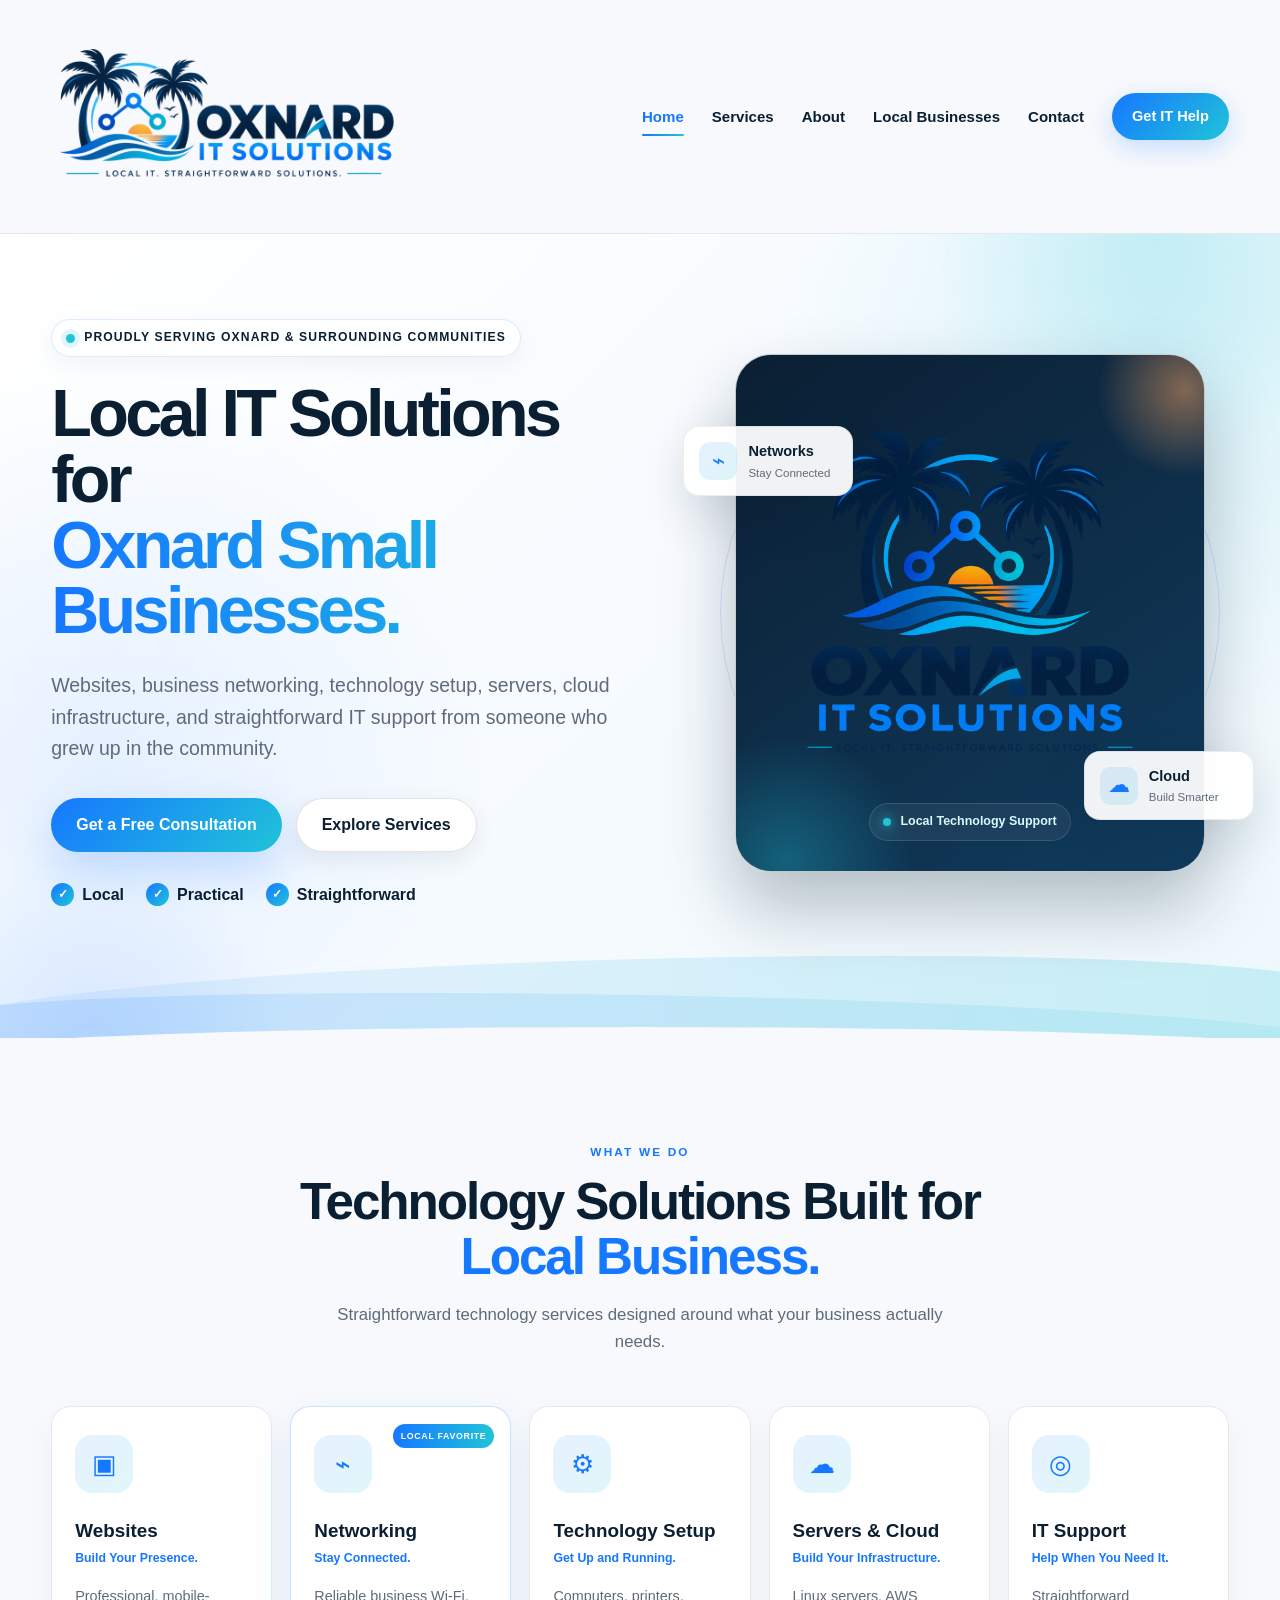
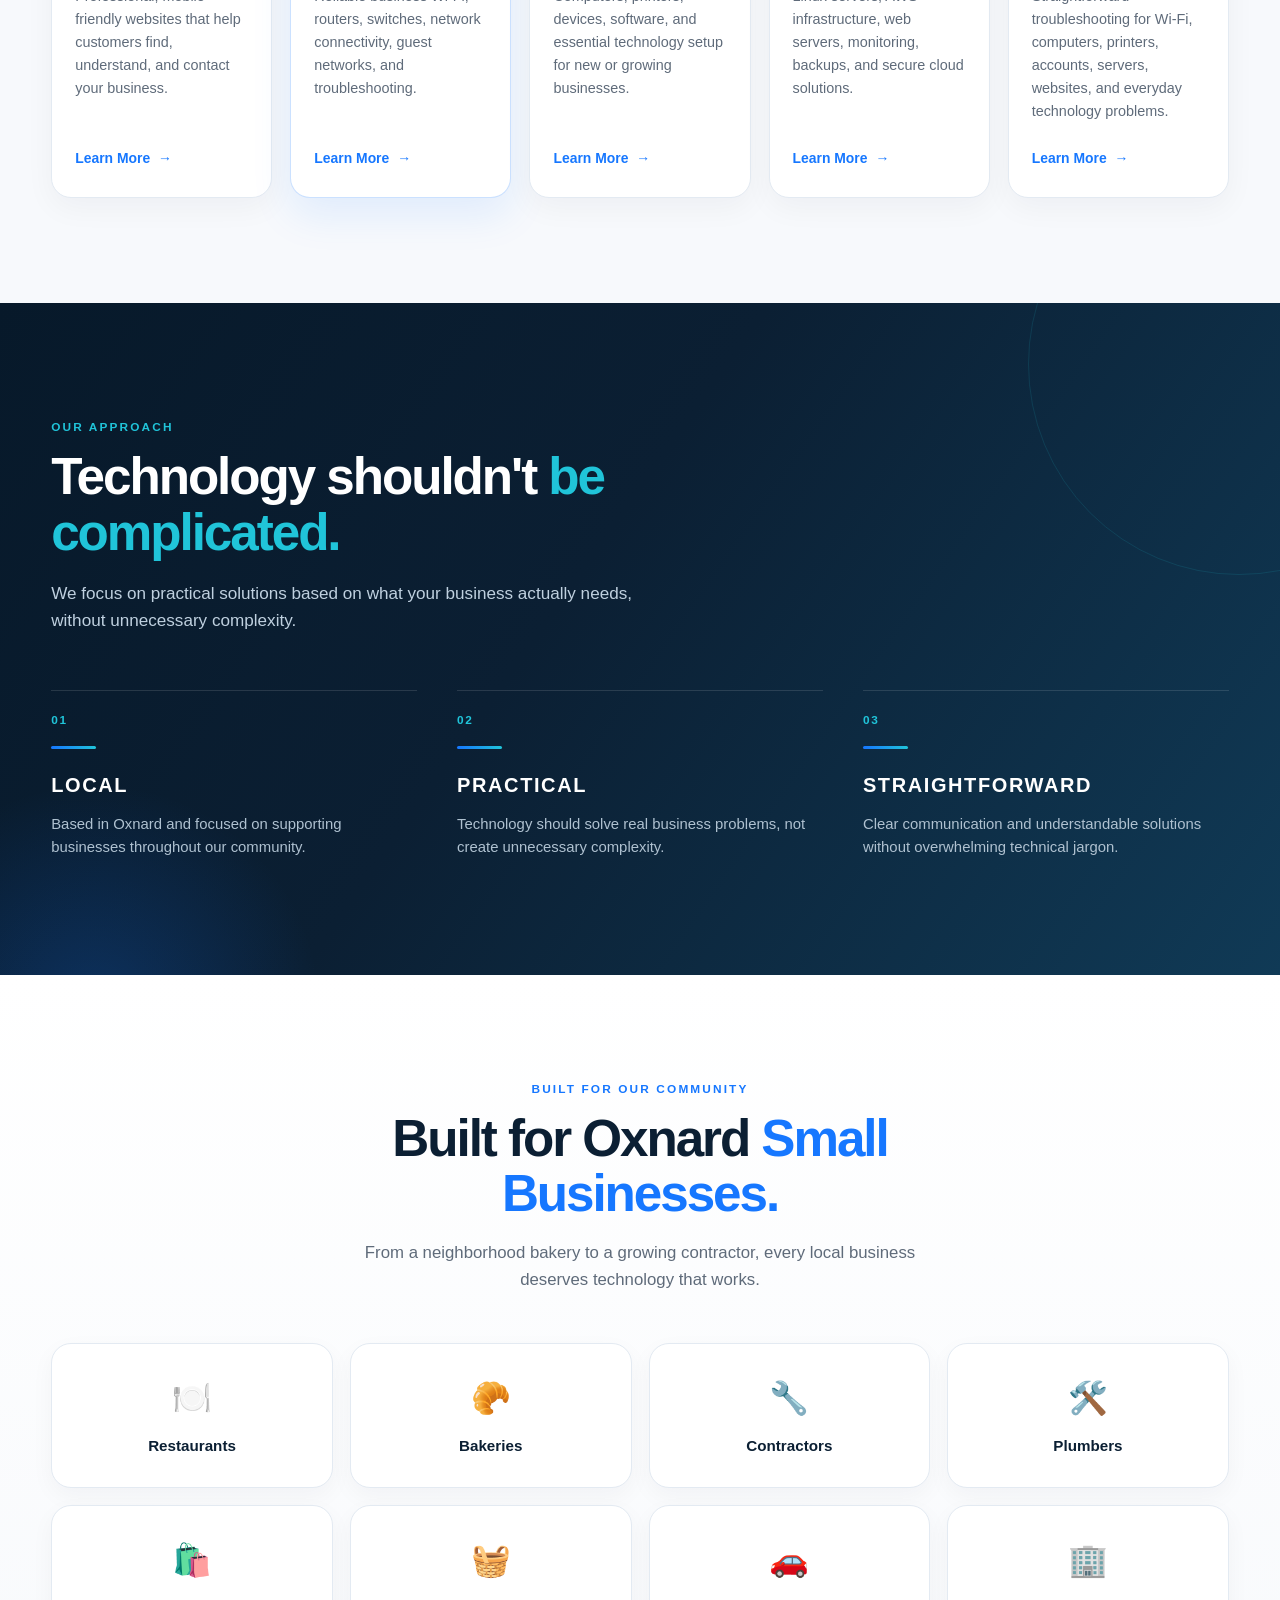
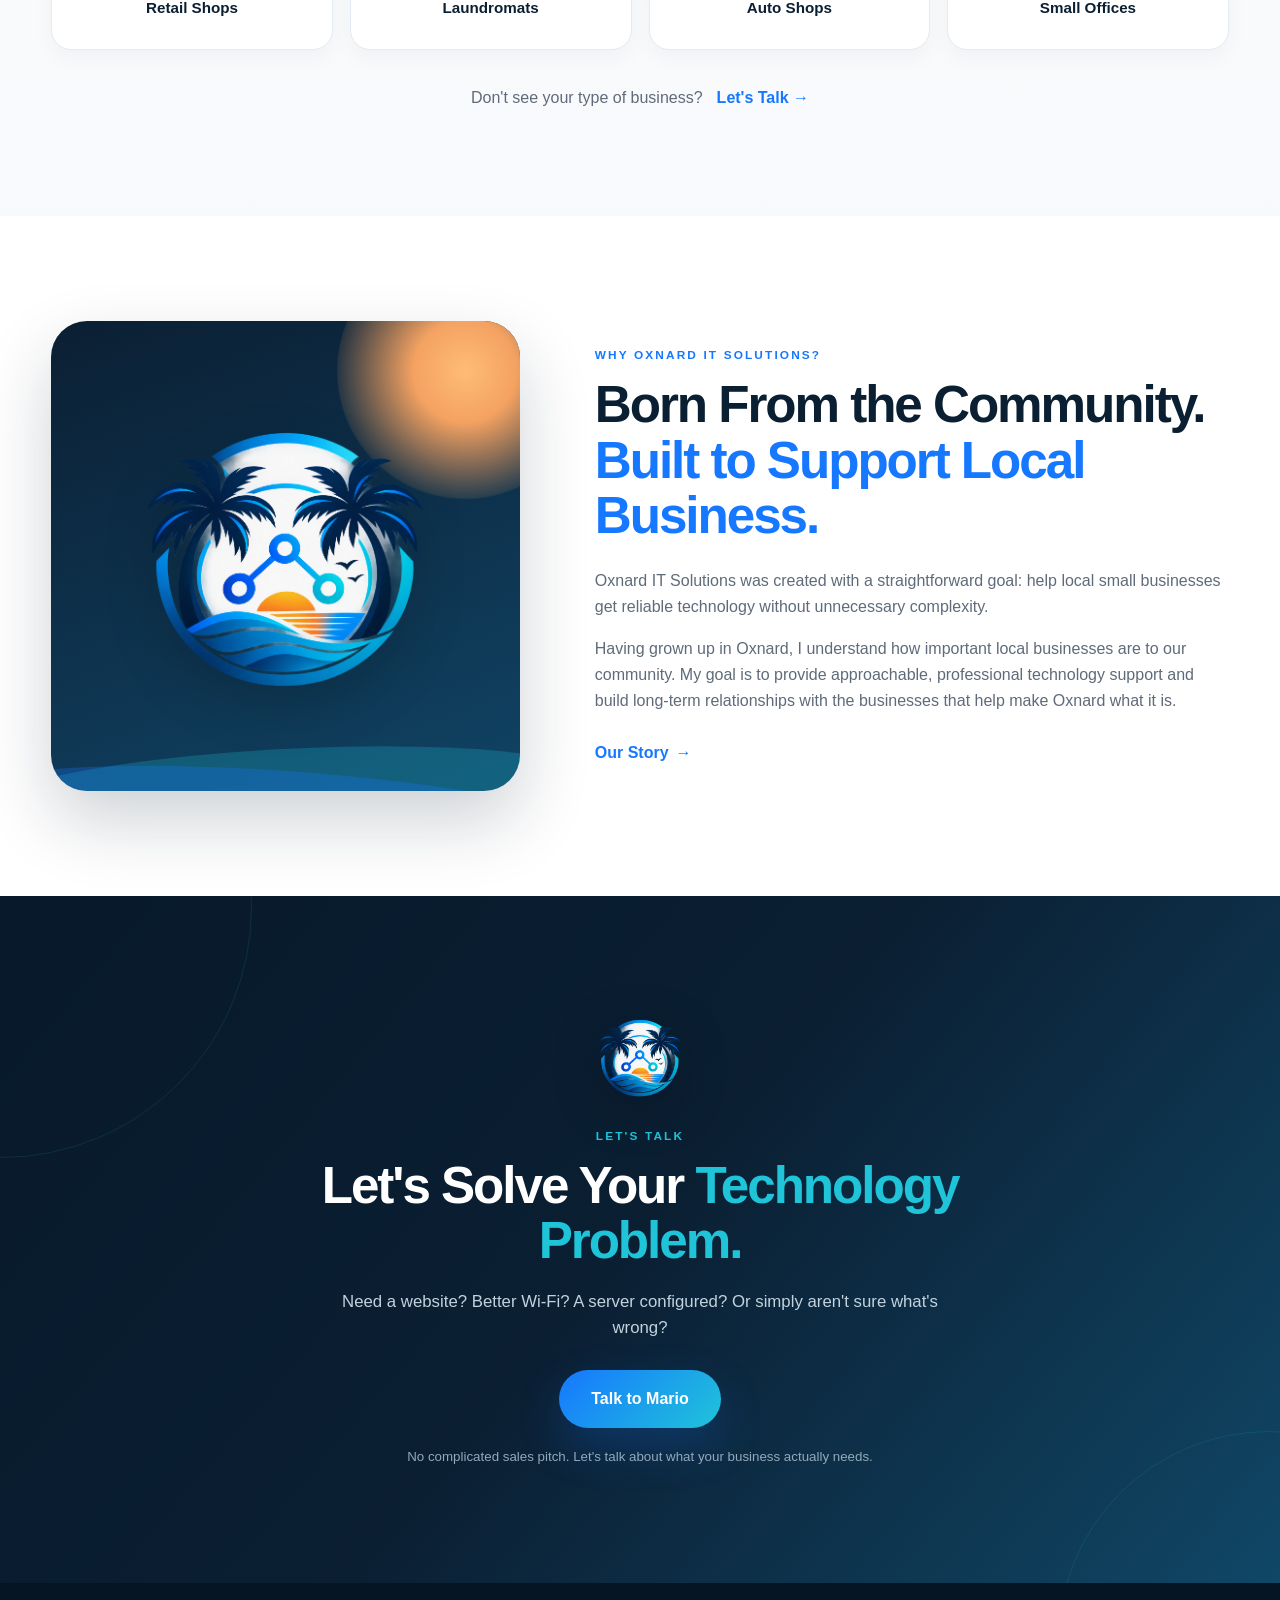
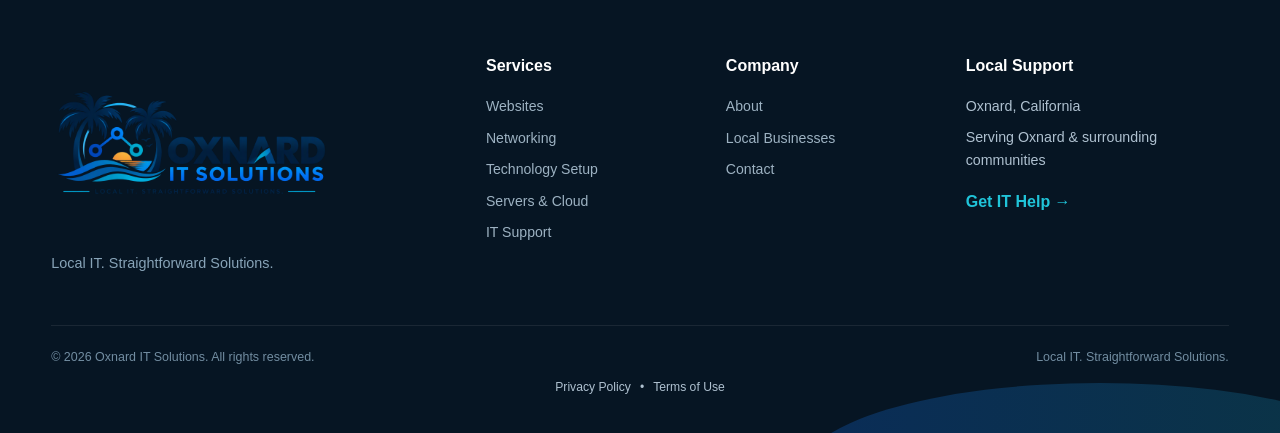
==== commit 96ad0806: "Add Privacy Policy and Terms of use" ====
--- a/index.html
+++ b/index.html
@@ -695,6 +695,19 @@
             </span>
 
         </div>
+        <div class="footer-legal">
+
+            <a href="privacy.html">
+                Privacy Policy
+            </a>
+
+            <span aria-hidden="true">•</span>
+
+            <a href="terms.html">
+                Terms of Use
+            </a>
+
+        </div>
 
         <div class="footer-wave"></div>
 
--- a/css/style.css
+++ b/css/style.css
@@ -7910,4 +7910,493 @@
     transform:
         translateY(-8px)
         rotate(-45deg);
-}+}
+
+
+
+/* =========================================================
+   CONTACT FORM INTERACTION STATES
+   ========================================================= */
+
+.contact-submit:disabled {
+    cursor: not-allowed;
+
+    opacity: 0.78;
+
+    transform: none;
+}
+
+
+/* SENDING SPINNER */
+
+.submit-spinner {
+    width: 17px;
+    height: 17px;
+
+    display: inline-block;
+
+    margin-left: 9px;
+
+    border:
+        2px solid rgba(255, 255, 255, 0.35);
+
+    border-top-color: var(--white);
+
+    border-radius: 50%;
+
+    animation:
+        contact-spinner
+        0.75s linear
+        infinite;
+}
+
+@keyframes contact-spinner {
+
+    to {
+        transform: rotate(360deg);
+    }
+
+}
+
+
+/* STATUS MESSAGE */
+
+.form-status {
+    display: none;
+
+    margin-top: 18px;
+
+    padding: 16px 18px;
+
+    border-radius: 14px;
+
+    text-align: left;
+}
+
+.form-status strong,
+.form-status span {
+    display: block;
+}
+
+.form-status strong {
+    margin-bottom: 4px;
+
+    font-size: 0.88rem;
+}
+
+.form-status span {
+    font-size: 0.78rem;
+
+    line-height: 1.5;
+}
+
+
+/* SUCCESS */
+
+.form-status-success {
+    display: block;
+
+    border:
+        1px solid rgba(32, 196, 217, 0.28);
+
+    color: #0B5260;
+
+    background:
+        linear-gradient(
+            135deg,
+            rgba(32, 196, 217, 0.10),
+            rgba(22, 119, 255, 0.06)
+        );
+}
+
+.form-status-success strong {
+    color: #087687;
+}
+
+
+/* ERROR */
+
+.form-status-error {
+    display: block;
+
+    border:
+        1px solid rgba(210, 68, 68, 0.20);
+
+    color: #8A3030;
+
+    background:
+        rgba(210, 68, 68, 0.07);
+}
+
+.form-status-error strong {
+    color: #A52D2D;
+}
+
+
+/* =========================================================
+   CONTACT FORM HONEYPOT
+   Anti-spam field hidden from normal visitors
+   ========================================================= */
+
+.form-honeypot {
+    position: absolute;
+
+    left: -10000px;
+    top: auto;
+
+    width: 1px;
+    height: 1px;
+
+    overflow: hidden;
+}
+
+.form-honeypot input {
+    width: 1px;
+    height: 1px;
+}
+
+
+
+/* =========================================================
+   CLOUDFLARE TURNSTILE
+   ========================================================= */
+
+.form-security {
+    margin-top: 4px;
+}
+
+.security-description {
+    margin:
+        -1px 0
+        10px;
+
+    color: var(--text-soft);
+
+    font-size: 0.76rem;
+}
+
+.turnstile-wrapper {
+    min-height: 70px;
+
+    display: flex;
+    align-items: center;
+
+    padding: 13px 15px;
+
+    border:
+        1px solid var(--border);
+
+    border-radius: 14px;
+
+    background:
+        linear-gradient(
+            135deg,
+            #FAFCFE,
+            #F5FAFD
+        );
+}
+
+
+/* MOBILE */
+
+@media (max-width: 420px) {
+
+    .turnstile-wrapper {
+        padding:
+            12px
+            10px;
+    }
+
+    .cf-turnstile {
+        max-width: 100%;
+    }
+
+}
+
+
+/* =========================================================
+   LEGAL PAGES
+   Privacy Policy / Terms of Use
+   ========================================================= */
+
+.legal-hero {
+    padding: 150px 0 65px;
+
+    background:
+        linear-gradient(
+            135deg,
+            rgba(32, 196, 217, 0.08),
+            rgba(22, 119, 255, 0.04)
+        );
+}
+
+.legal-hero-content {
+    max-width: 780px;
+}
+
+.legal-hero h1 {
+    margin: 8px 0 16px;
+
+    color: var(--text-dark);
+
+    font-size:
+        clamp(2.4rem, 6vw, 4.2rem);
+
+    line-height: 1.04;
+}
+
+.legal-hero-text {
+    max-width: 650px;
+
+    color: var(--text-soft);
+
+    font-size: 1.05rem;
+    line-height: 1.7;
+}
+
+.legal-updated {
+    margin-top: 18px;
+
+    color: var(--text-soft);
+
+    font-size: 0.8rem;
+}
+
+
+/* CONTENT */
+
+.legal-section {
+    padding: 70px 0 95px;
+
+    background: #F8FBFD;
+}
+
+.legal-content {
+    max-width: 900px;
+
+    margin: 0 auto;
+}
+
+.legal-intro {
+    margin-bottom: 30px;
+
+    padding: 25px 28px;
+
+    border-left:
+        4px solid var(--accent);
+
+    border-radius: 0 16px 16px 0;
+
+    background: var(--white);
+}
+
+.legal-intro p {
+    margin: 0;
+
+    color: var(--text-soft);
+
+    line-height: 1.8;
+}
+
+
+/* POLICY CARDS */
+
+.legal-card {
+    margin-bottom: 18px;
+
+    padding: 30px;
+
+    border:
+        1px solid var(--border);
+
+    border-radius: 18px;
+
+    background: var(--white);
+
+    box-shadow:
+        0 8px 26px rgba(13, 55, 74, 0.04);
+}
+
+.legal-card h2 {
+    margin:
+        0 0
+        15px;
+
+    color: #087687;
+
+    font-size: 1.25rem;
+}
+
+.legal-card p {
+    margin:
+        0 0
+        14px;
+
+    color: var(--text-soft);
+
+    line-height: 1.75;
+}
+
+.legal-card p:last-child {
+    margin-bottom: 0;
+}
+
+.legal-card ul {
+    margin:
+        12px 0
+        18px;
+
+    padding-left: 21px;
+
+    color: var(--text-soft);
+}
+
+.legal-card li {
+    margin-bottom: 8px;
+
+    line-height: 1.6;
+}
+
+
+/* CALLOUT */
+
+.legal-callout {
+    margin-top: 22px;
+
+    padding: 18px 20px;
+
+    border:
+        1px solid rgba(32, 196, 217, 0.22);
+
+    border-radius: 14px;
+
+    background:
+        rgba(32, 196, 217, 0.06);
+}
+
+.legal-callout strong {
+    display: block;
+
+    margin-bottom: 6px;
+
+    color: #087687;
+}
+
+.legal-callout p {
+    margin: 0;
+}
+
+
+/* CONTACT */
+
+.legal-contact-card address {
+    display: flex;
+    flex-direction: column;
+    gap: 6px;
+
+    color: var(--text-soft);
+
+    font-style: normal;
+}
+
+.legal-contact-card address strong {
+    color: var(--text-dark);
+}
+
+.legal-contact-card address a {
+    width: fit-content;
+
+    color: #087687;
+
+    text-decoration: none;
+}
+
+.legal-contact-card address a:hover {
+    text-decoration: underline;
+}
+
+
+/* CROSS LINK */
+
+.legal-cross-link {
+    display: flex;
+    align-items: center;
+    justify-content: space-between;
+    gap: 20px;
+
+    margin-top: 32px;
+
+    padding:
+        22px 25px;
+
+    border-radius: 16px;
+
+    color: var(--text-soft);
+
+    background:
+        rgba(32, 196, 217, 0.07);
+}
+
+.legal-cross-link a {
+    color: #087687;
+
+    font-weight: 700;
+    text-decoration: none;
+}
+
+.legal-cross-link a:hover {
+    text-decoration: underline;
+}
+
+
+/* MOBILE */
+
+@media (max-width: 700px) {
+
+    .legal-hero {
+        padding:
+            125px 0
+            48px;
+    }
+
+    .legal-section {
+        padding:
+            45px 0
+            70px;
+    }
+
+    .legal-card {
+        padding:
+            23px 20px;
+    }
+
+    .legal-intro {
+        padding:
+            21px 19px;
+    }
+
+    .legal-cross-link {
+        align-items: flex-start;
+        flex-direction: column;
+
+        gap: 7px;
+    }
+
+}
+
+
+/* =========================================================
+   FOOTER LEGAL LINKS
+   ========================================================= */
+
+.footer-legal {
+    display: flex;
+    align-items: center;
+    justify-content: center;
+    gap: 9px;
+
+    margin-top: 10px;
+
+    font-size: 0.76rem;
+}
+
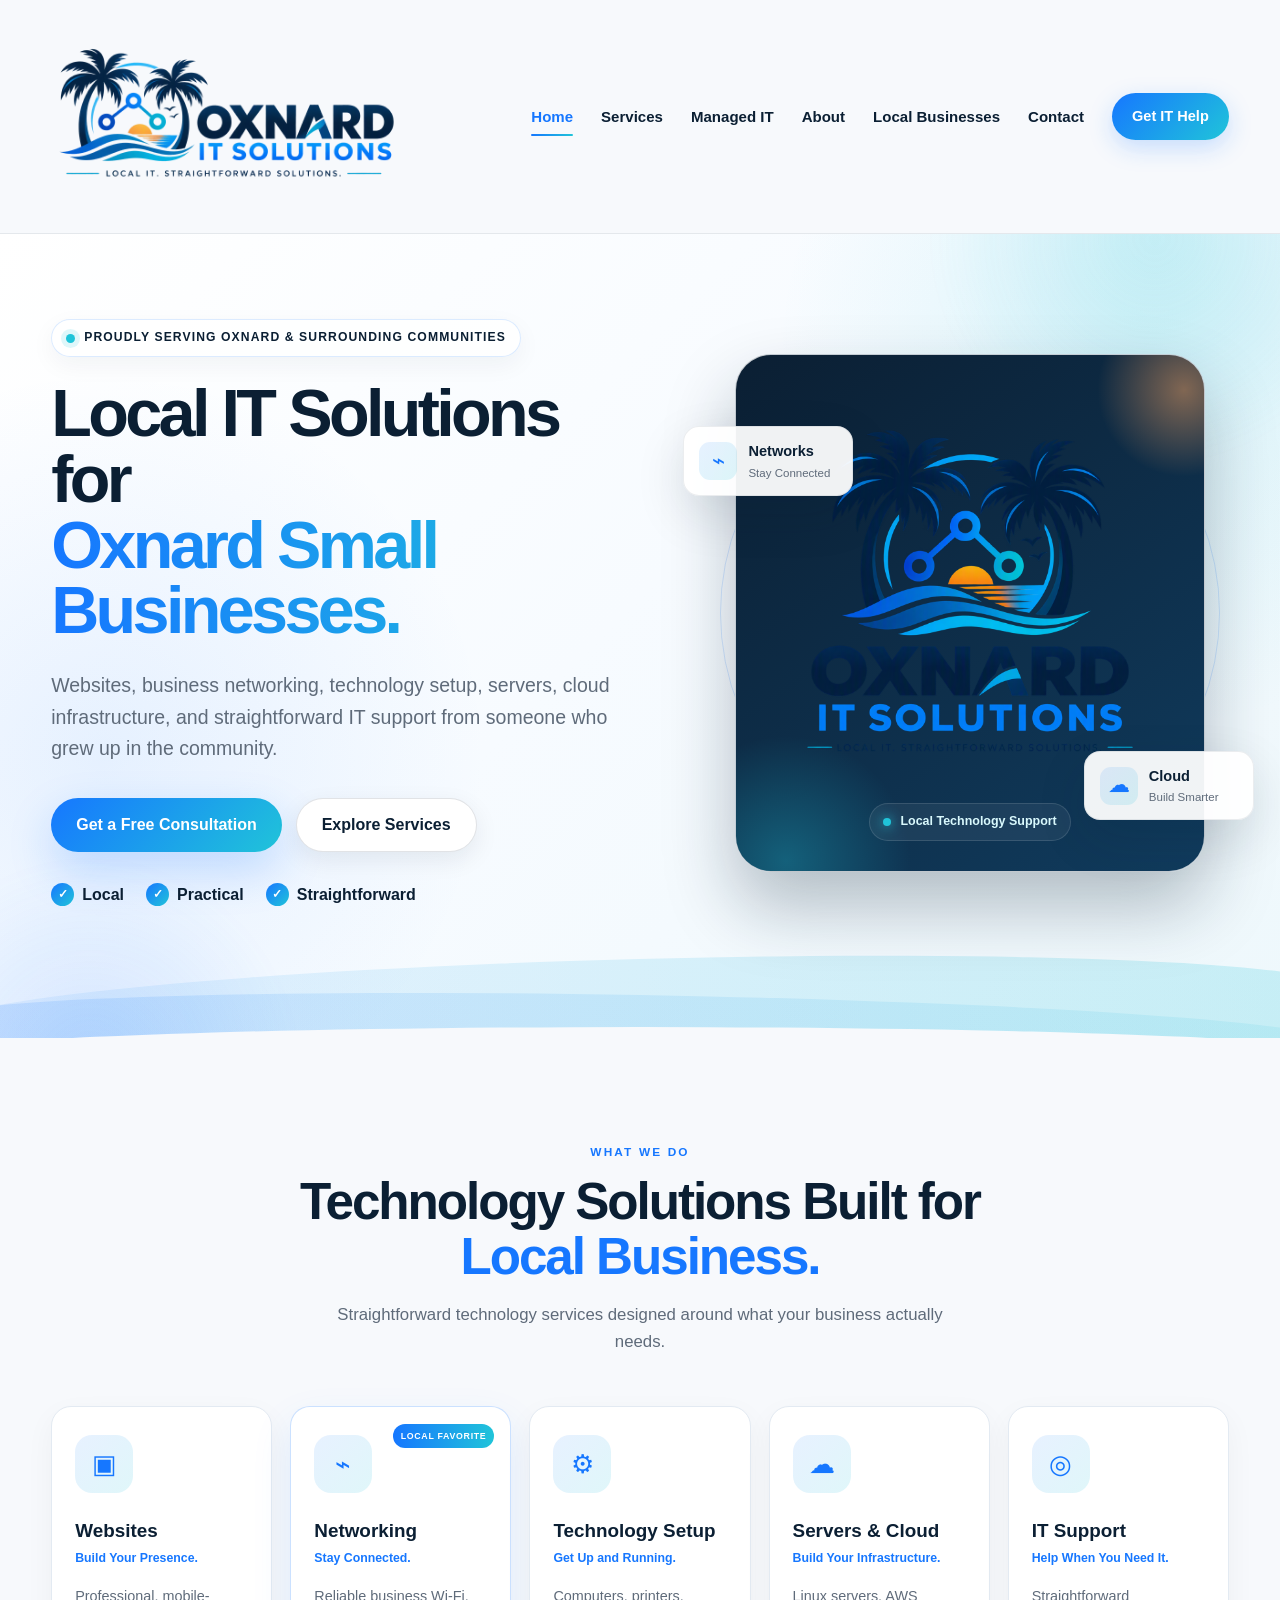
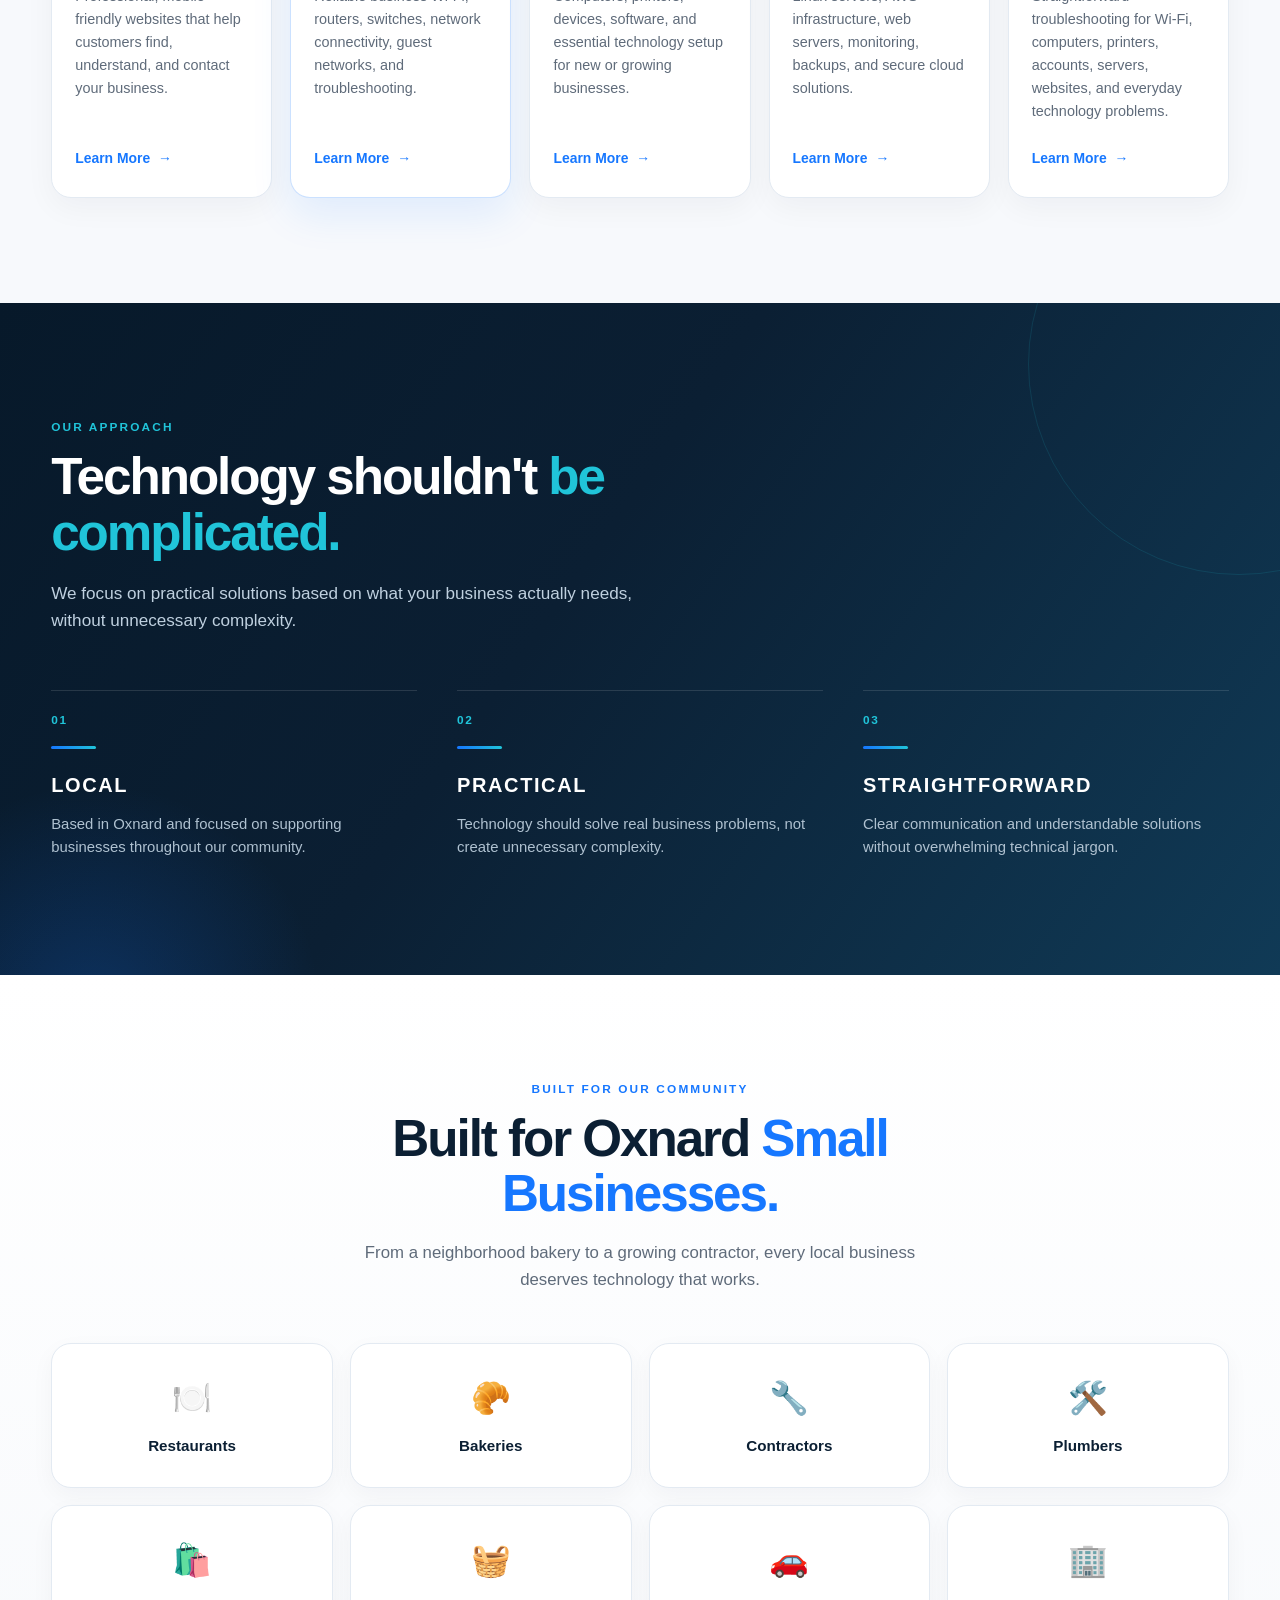
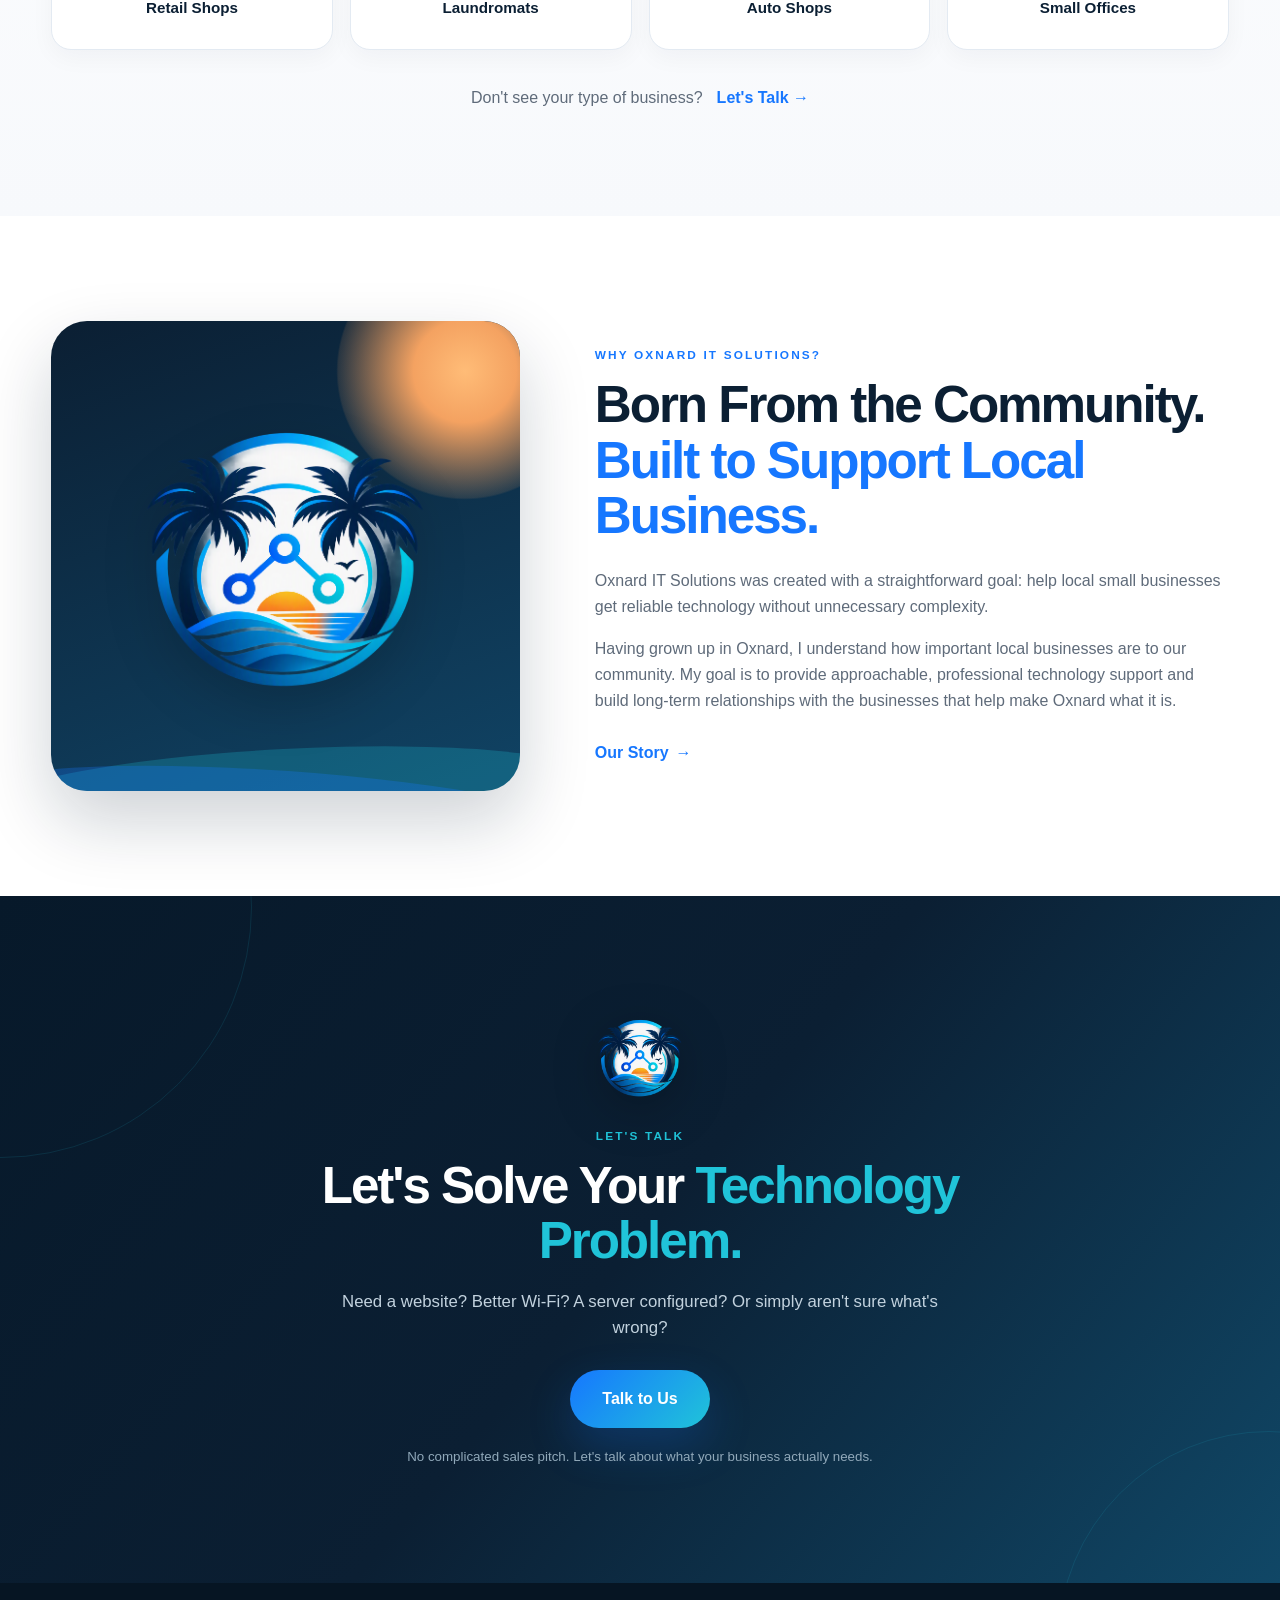
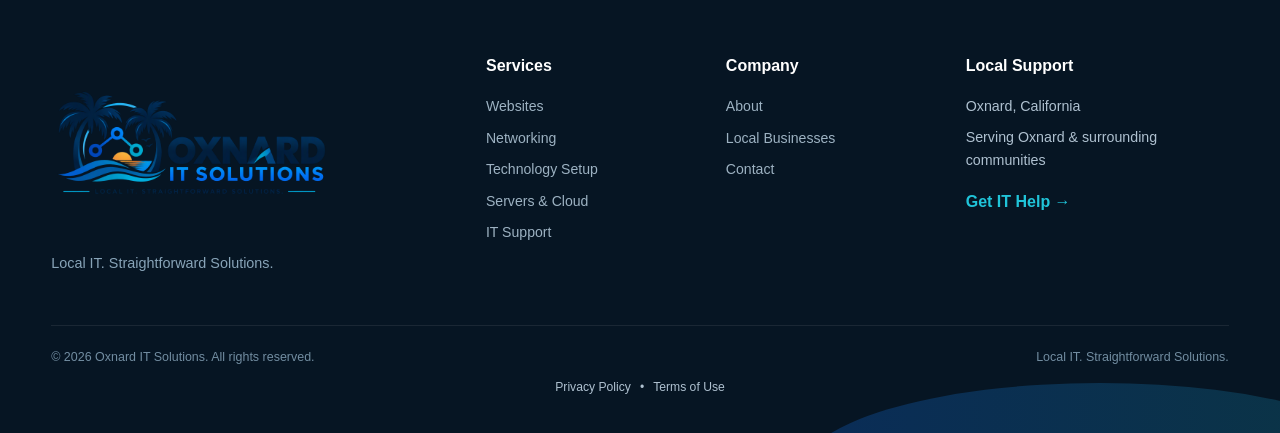
==== commit e5ac8b7c: "add Managed IT services page" ====
--- a/index.html
+++ b/index.html
@@ -49,6 +49,7 @@
 
                 <a href="index.html" class="active">Home</a>
                 <a href="services.html">Services</a>
+                <a href="modernize.html">Managed IT</a>
                 <a href="about.html">About</a>
                 <a href="#local-businesses">Local Businesses</a>
                 <a href="contact.html">Contact</a>
@@ -603,7 +604,7 @@
                 </p>
 
                 <a href="contact.html" class="btn btn-primary btn-large">
-                    Talk to Mario
+                    Talk to Us
                 </a>
 
                 <small>
--- a/css/style.css
+++ b/css/style.css
@@ -8400,3 +8400,1050 @@
     font-size: 0.76rem;
 }
 
+
+
+/* =========================================================
+   MODERNIZE YOUR BUSINESS IT
+   ========================================================= */
+
+.modernize-hero {
+    padding: 165px 0 95px;
+
+    background:
+        radial-gradient(
+            circle at 85% 15%,
+            rgba(32, 196, 217, 0.15),
+            transparent 32%
+        ),
+        linear-gradient(
+            135deg,
+            #f7fcfd,
+            #eef8fb
+        );
+}
+
+.modernize-hero-content {
+    max-width: 840px;
+}
+
+.modernize-hero h1 {
+    max-width: 780px;
+
+    margin: 8px 0 17px;
+
+    color: var(--text-dark);
+
+    font-size:
+        clamp(2.7rem, 7vw, 5.2rem);
+
+    line-height: 0.98;
+    letter-spacing: -0.045em;
+}
+
+.modernize-hero-tagline {
+    margin-bottom: 16px;
+
+    color: #087687;
+
+    font-size:
+        clamp(1.05rem, 2vw, 1.28rem);
+
+    font-weight: 700;
+}
+
+.modernize-hero-description {
+    max-width: 720px;
+
+    color: var(--text-soft);
+
+    font-size: 1.05rem;
+    line-height: 1.75;
+}
+
+.modernize-hero-actions {
+    display: flex;
+    flex-wrap: wrap;
+    gap: 12px;
+
+    margin-top: 28px;
+}
+
+
+/* =========================================================
+   BUSINESS PROBLEM
+   ========================================================= */
+
+.modernize-problem {
+    padding: 90px 0;
+
+    background: #fff;
+}
+
+.modernize-problem-grid {
+    display: grid;
+    grid-template-columns:
+        minmax(0, 0.9fr)
+        minmax(0, 1.1fr);
+
+    gap: 70px;
+
+    align-items: start;
+}
+
+.modernize-problem h2 {
+    margin-top: 9px;
+
+    color: var(--text-dark);
+
+    font-size:
+        clamp(2rem, 4vw, 3rem);
+
+    line-height: 1.08;
+}
+
+.modernize-problem-copy p {
+    margin:
+        0 0
+        18px;
+
+    color: var(--text-soft);
+
+    font-size: 1rem;
+    line-height: 1.8;
+}
+
+
+/* =========================================================
+   BLUEPRINT
+   ========================================================= */
+
+.modernize-blueprint-section {
+    padding: 90px 0;
+
+    background: #f6fafc;
+}
+
+.modernize-centered {
+    max-width: 760px;
+
+    margin:
+        0 auto
+        50px;
+
+    text-align: center;
+}
+
+.modernize-centered h2 {
+    margin: 8px 0 14px;
+
+    color: var(--text-dark);
+
+    font-size:
+        clamp(2rem, 4vw, 3.1rem);
+}
+
+.modernize-centered > p:last-child {
+    color: var(--text-soft);
+
+    line-height: 1.75;
+}
+
+
+.modernize-blueprint {
+    display: grid;
+
+    grid-template-columns:
+        minmax(0, 1fr)
+        54px
+        minmax(0, 1fr)
+        54px
+        minmax(0, 1.08fr)
+        54px
+        minmax(0, 1fr);
+
+    align-items: stretch;
+
+    gap: 0;
+}
+
+.blueprint-node {
+    min-height: 330px;
+
+    padding: 27px 23px;
+
+    border:
+        1px solid rgba(20, 74, 92, 0.11);
+
+    border-radius: 21px;
+
+    background: #fff;
+
+    box-shadow:
+        0 14px 35px
+        rgba(16, 55, 70, 0.055);
+}
+
+.blueprint-node-featured {
+    border-color:
+        rgba(32, 196, 217, 0.38);
+
+    background:
+        linear-gradient(
+            150deg,
+            #ffffff,
+            rgba(32, 196, 217, 0.07)
+        );
+
+    box-shadow:
+        0 18px 42px
+        rgba(8, 118, 135, 0.1);
+}
+
+.blueprint-icon {
+    margin-bottom: 16px;
+
+    font-size: 2rem;
+}
+
+.blueprint-label {
+    display: block;
+
+    margin-bottom: 7px;
+
+    color: #087687;
+
+    font-size: 0.66rem;
+    font-weight: 800;
+    letter-spacing: 0.12em;
+}
+
+.blueprint-node h3 {
+    margin:
+        0 0
+        16px;
+
+    color: var(--text-dark);
+
+    font-size: 1.18rem;
+}
+
+.blueprint-node p,
+.blueprint-node li {
+    color: var(--text-soft);
+
+    font-size: 0.84rem;
+    line-height: 1.65;
+}
+
+.blueprint-node ul {
+    margin: 0;
+    padding-left: 18px;
+}
+
+.blueprint-node li {
+    margin-bottom: 7px;
+}
+
+.blueprint-feature-list {
+    padding: 0 !important;
+
+    list-style: none;
+}
+
+.blueprint-feature-list li {
+    display: flex;
+    gap: 8px;
+}
+
+.blueprint-connector {
+    display: flex;
+    align-items: center;
+    justify-content: center;
+
+    color: #18aabd;
+
+    font-size: 1.7rem;
+    font-weight: 700;
+}
+
+.blueprint-money-line {
+    max-width: 850px;
+
+    margin:
+        40px auto
+        0;
+
+    padding:
+        24px 27px;
+
+    border:
+        1px solid
+        rgba(32, 196, 217, 0.24);
+
+    border-radius: 17px;
+
+    color: #087687;
+
+    background:
+        rgba(32, 196, 217, 0.07);
+
+    text-align: center;
+
+    font-size:
+        clamp(1rem, 2vw, 1.22rem);
+}
+
+
+/* =========================================================
+   BEFORE / MODERNIZED
+   ========================================================= */
+
+.modernize-examples {
+    padding: 95px 0;
+
+    background: #fff;
+}
+
+.modernize-example-grid {
+    display: grid;
+
+    grid-template-columns:
+        repeat(2, minmax(0, 1fr));
+
+    gap: 20px;
+}
+
+.modernize-example-card {
+    padding: 29px;
+
+    border:
+        1px solid var(--border);
+
+    border-radius: 19px;
+
+    background: #fff;
+
+    box-shadow:
+        0 9px 29px
+        rgba(21, 64, 78, 0.045);
+}
+
+.example-icon {
+    margin-bottom: 13px;
+
+    font-size: 1.8rem;
+}
+
+.modernize-example-card h3 {
+    margin:
+        0 0
+        21px;
+
+    color: var(--text-dark);
+
+    font-size: 1.17rem;
+}
+
+.example-before,
+.example-after {
+    padding:
+        16px 17px;
+
+    border-radius: 12px;
+}
+
+.example-before {
+    margin-bottom: 11px;
+
+    background: #f8f8f8;
+}
+
+.example-after {
+    background:
+        rgba(32, 196, 217, 0.065);
+}
+
+.example-before span,
+.example-after span {
+    display: block;
+
+    margin-bottom: 5px;
+
+    font-size: 0.64rem;
+    font-weight: 800;
+    letter-spacing: 0.1em;
+}
+
+.example-before span {
+    color: #7d8589;
+}
+
+.example-after span {
+    color: #087687;
+}
+
+.example-before p,
+.example-after p {
+    margin: 0;
+
+    color: var(--text-soft);
+
+    font-size: 0.83rem;
+    line-height: 1.65;
+}
+
+
+/* =========================================================
+   SERVICES
+   ========================================================= */
+
+.modernize-services {
+    padding: 95px 0;
+
+    background: #f6fafc;
+}
+
+.modernize-service-grid {
+    display: grid;
+
+    grid-template-columns:
+        repeat(3, minmax(0, 1fr));
+
+    gap: 18px;
+}
+
+.modernize-service-card {
+    padding: 27px 24px;
+
+    border:
+        1px solid rgba(20, 74, 92, 0.1);
+
+    border-radius: 18px;
+
+    background: #fff;
+
+    transition:
+        transform 0.22s ease,
+        box-shadow 0.22s ease;
+}
+
+.modernize-service-card:hover {
+    transform: translateY(-4px);
+
+    box-shadow:
+        0 14px 32px
+        rgba(19, 69, 84, 0.08);
+}
+
+.modernize-service-card > span {
+    display: block;
+
+    margin-bottom: 14px;
+
+    font-size: 1.65rem;
+}
+
+.modernize-service-card h3 {
+    margin:
+        0 0
+        10px;
+
+    color: var(--text-dark);
+
+    font-size: 1rem;
+}
+
+.modernize-service-card p {
+    margin: 0;
+
+    color: var(--text-soft);
+
+    font-size: 0.82rem;
+    line-height: 1.65;
+}
+
+
+/* =========================================================
+   JOURNEY
+   ========================================================= */
+
+.modernize-journey {
+    padding: 95px 0;
+
+    background: #fff;
+}
+
+.journey-track {
+    max-width: 820px;
+
+    margin: 0 auto;
+}
+
+.journey-step {
+    position: relative;
+
+    display: grid;
+
+    grid-template-columns:
+        54px 1fr;
+
+    gap: 21px;
+
+    padding-bottom: 33px;
+}
+
+.journey-step:not(:last-child)::after {
+    content: "";
+
+    position: absolute;
+
+    top: 49px;
+    bottom: 4px;
+    left: 26px;
+
+    width: 2px;
+
+    background:
+        linear-gradient(
+            to bottom,
+            rgba(32, 196, 217, 0.65),
+            rgba(32, 196, 217, 0.14)
+        );
+}
+
+.journey-number {
+    position: relative;
+    z-index: 1;
+
+    display: flex;
+    align-items: center;
+    justify-content: center;
+
+    width: 54px;
+    height: 54px;
+
+    border:
+        1px solid rgba(32, 196, 217, 0.35);
+
+    border-radius: 50%;
+
+    color: #087687;
+
+    background: #fff;
+
+    font-weight: 800;
+}
+
+.journey-step h3 {
+    margin:
+        3px 0
+        7px;
+
+    color: var(--text-dark);
+}
+
+.journey-step p {
+    margin: 0;
+
+    color: var(--text-soft);
+
+    line-height: 1.7;
+}
+
+
+/* =========================================================
+   MANAGED IT
+   ========================================================= */
+
+.managed-it-section {
+    padding: 80px 0;
+
+    background:
+        linear-gradient(
+            135deg,
+            #0a2731,
+            #0d3b47
+        );
+}
+
+.managed-it-panel {
+    display: grid;
+
+    grid-template-columns:
+        minmax(0, 1.25fr)
+        minmax(280px, 0.75fr);
+
+    gap: 65px;
+
+    align-items: center;
+}
+
+.managed-it-panel h2 {
+    max-width: 700px;
+
+    margin: 8px 0 18px;
+
+    color: #fff;
+
+    font-size:
+        clamp(2rem, 4vw, 3rem);
+
+    line-height: 1.08;
+}
+
+.managed-it-panel p {
+    max-width: 690px;
+
+    color: rgba(255,255,255,0.76);
+
+    line-height: 1.75;
+}
+
+.managed-it-options {
+    display: grid;
+    gap: 11px;
+}
+
+.managed-it-options div {
+    display: flex;
+    align-items: center;
+    gap: 13px;
+
+    padding: 17px 18px;
+
+    border:
+        1px solid rgba(255,255,255,0.1);
+
+    border-radius: 13px;
+
+    color: #fff;
+
+    background:
+        rgba(255,255,255,0.055);
+}
+
+.managed-it-options span {
+    font-size: 1.25rem;
+}
+
+
+/* =========================================================
+   FINAL CTA
+   ========================================================= */
+
+.modernize-final-cta {
+    padding: 95px 0;
+
+    background:
+        linear-gradient(
+            135deg,
+            #f6fcfd,
+            #edf8fa
+        );
+}
+
+.modernize-final-cta-inner {
+    max-width: 850px;
+
+    margin: 0 auto;
+
+    text-align: center;
+}
+
+.modernize-final-cta h2 {
+    margin: 9px 0 17px;
+
+    color: var(--text-dark);
+
+    font-size:
+        clamp(2rem, 4.7vw, 3.4rem);
+
+    line-height: 1.07;
+}
+
+.modernize-final-cta p {
+    max-width: 700px;
+
+    margin:
+        0 auto
+        26px;
+
+    color: var(--text-soft);
+
+    line-height: 1.75;
+}
+
+
+/* =========================================================
+   MODERNIZE RESPONSIVE
+   ========================================================= */
+
+@media (max-width: 1050px) {
+
+    .modernize-blueprint {
+        grid-template-columns: 1fr;
+
+        gap: 12px;
+    }
+
+    .blueprint-node {
+        min-height: auto;
+    }
+
+    .blueprint-connector {
+        min-height: 34px;
+
+        transform: rotate(90deg);
+    }
+
+}
+
+
+@media (max-width: 800px) {
+
+    .modernize-problem-grid,
+    .managed-it-panel {
+        grid-template-columns: 1fr;
+
+        gap: 32px;
+    }
+
+    .modernize-example-grid {
+        grid-template-columns: 1fr;
+    }
+
+    .modernize-service-grid {
+        grid-template-columns:
+            repeat(2, minmax(0, 1fr));
+    }
+
+}
+
+
+@media (max-width: 560px) {
+
+    .modernize-hero {
+        padding:
+            135px 0
+            65px;
+    }
+
+    .modernize-problem,
+    .modernize-blueprint-section,
+    .modernize-examples,
+    .modernize-services,
+    .modernize-journey,
+    .modernize-final-cta {
+        padding:
+            65px 0;
+    }
+
+    .modernize-service-grid {
+        grid-template-columns: 1fr;
+    }
+
+    .modernize-example-card,
+    .blueprint-node {
+        padding:
+            23px 20px;
+    }
+
+    .journey-step {
+        grid-template-columns:
+            46px 1fr;
+
+        gap: 16px;
+    }
+
+    .journey-number {
+        width: 46px;
+        height: 46px;
+    }
+
+    .journey-step:not(:last-child)::after {
+        top: 43px;
+        left: 22px;
+    }
+
+}
+
+
+
+/* =========================================================
+   MANAGED SERVICES PRICING
+   ========================================================= */
+
+.managed-pricing {
+    padding: 95px 0;
+
+    background:
+        linear-gradient(
+            135deg,
+            #f8fcfd,
+            #edf8fa
+        );
+}
+
+.managed-pricing-grid {
+    display: grid;
+
+    grid-template-columns:
+        repeat(2, minmax(0, 1fr));
+
+    gap: 24px;
+
+    max-width: 1050px;
+
+    margin: 0 auto;
+}
+
+.managed-pricing-card {
+    display: flex;
+    flex-direction: column;
+
+    padding: 34px;
+
+    border:
+        1px solid rgba(20, 74, 92, 0.12);
+
+    border-radius: 22px;
+
+    background: #fff;
+
+    box-shadow:
+        0 16px 40px
+        rgba(17, 62, 76, 0.055);
+}
+
+.managed-pricing-featured {
+    border:
+        1px solid rgba(32, 196, 217, 0.42);
+
+    box-shadow:
+        0 18px 45px
+        rgba(8, 118, 135, 0.1);
+}
+
+.managed-pricing-heading {
+    display: flex;
+    align-items: flex-start;
+    gap: 15px;
+
+    min-height: 76px;
+}
+
+.managed-pricing-icon {
+    font-size: 1.8rem;
+}
+
+.managed-pricing-label {
+    margin:
+        0 0
+        5px;
+
+    color: #087687;
+
+    font-size: 0.67rem;
+    font-weight: 800;
+    letter-spacing: 0.11em;
+}
+
+.managed-pricing-heading h3 {
+    margin: 0;
+
+    color: var(--text-dark);
+
+    font-size: 1.15rem;
+}
+
+
+/* PRICE */
+
+.managed-price {
+    margin:
+        28px 0
+        22px;
+
+    padding:
+        23px 0;
+
+    border-top:
+        1px solid var(--border);
+
+    border-bottom:
+        1px solid var(--border);
+}
+
+.managed-price-prefix {
+    display: block;
+
+    margin-bottom: 4px;
+
+    color: var(--text-soft);
+
+    font-size: 0.76rem;
+}
+
+.managed-price > div {
+    display: flex;
+    align-items: baseline;
+    gap: 7px;
+}
+
+.managed-price strong {
+    color: #087687;
+
+    font-size:
+        clamp(2.5rem, 6vw, 3.5rem);
+
+    line-height: 1;
+}
+
+.managed-price > div span {
+    color: var(--text-soft);
+
+    font-size: 0.82rem;
+}
+
+
+/* DESCRIPTION */
+
+.managed-pricing-description {
+    margin:
+        0 0
+        20px;
+
+    color: var(--text-soft);
+
+    line-height: 1.7;
+}
+
+
+/* INCLUDED FEATURES */
+
+.managed-pricing-list {
+    margin:
+        0 0
+        24px;
+
+    padding: 0;
+
+    list-style: none;
+}
+
+.managed-pricing-list li {
+    position: relative;
+
+    margin-bottom: 10px;
+
+    padding-left: 23px;
+
+    color: var(--text-soft);
+
+    font-size: 0.85rem;
+
+    line-height: 1.5;
+}
+
+.managed-pricing-list li::before {
+    content: "✓";
+
+    position: absolute;
+
+    left: 0;
+    top: 0;
+
+    color: #18aabd;
+
+    font-weight: 800;
+}
+
+
+/* PRICING DISCLAIMER */
+
+.managed-price-note {
+    margin-top: auto;
+
+    padding: 17px 18px;
+
+    border-radius: 13px;
+
+    background:
+        rgba(32, 196, 217, 0.06);
+}
+
+.managed-price-note strong {
+    display: block;
+
+    margin-bottom: 6px;
+
+    color: #087687;
+
+    font-size: 0.8rem;
+}
+
+.managed-price-note p {
+    margin: 0;
+
+    color: var(--text-soft);
+
+    font-size: 0.75rem;
+    line-height: 1.6;
+}
+
+
+/* BUTTON */
+
+.managed-price-button {
+    margin-top: 22px;
+
+    text-align: center;
+}
+
+
+/* FOOTER MESSAGE */
+
+.managed-pricing-footer {
+    max-width: 850px;
+
+    margin:
+        35px auto
+        0;
+
+    text-align: center;
+}
+
+.managed-pricing-footer strong {
+    display: block;
+
+    margin-bottom: 7px;
+
+    color: var(--text-dark);
+
+    font-size: 1rem;
+}
+
+.managed-pricing-footer p {
+    margin: 0;
+
+    color: var(--text-soft);
+
+    font-size: 0.86rem;
+    line-height: 1.7;
+}
+
+
+/* MOBILE */
+
+@media (max-width: 760px) {
+
+    .managed-pricing-grid {
+        grid-template-columns: 1fr;
+    }
+
+    .managed-pricing-card {
+        padding:
+            27px 23px;
+    }
+
+}
